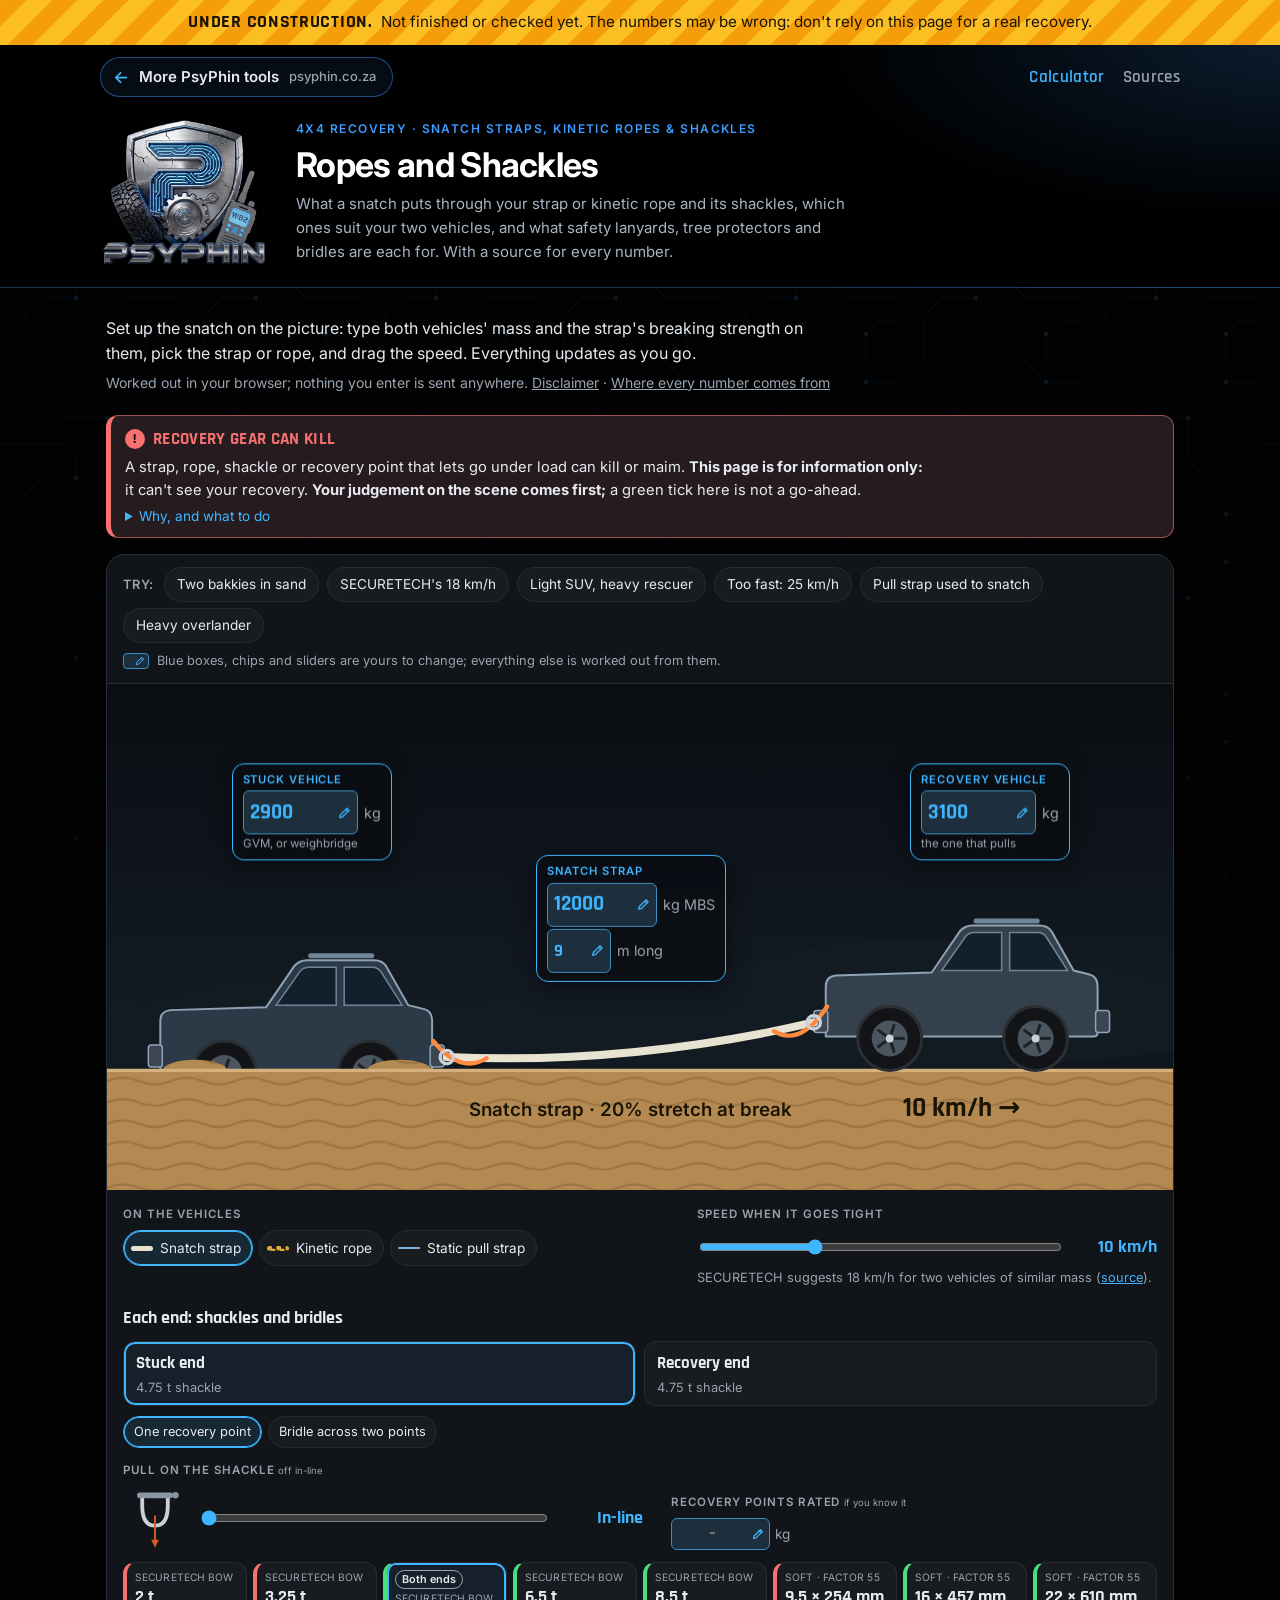
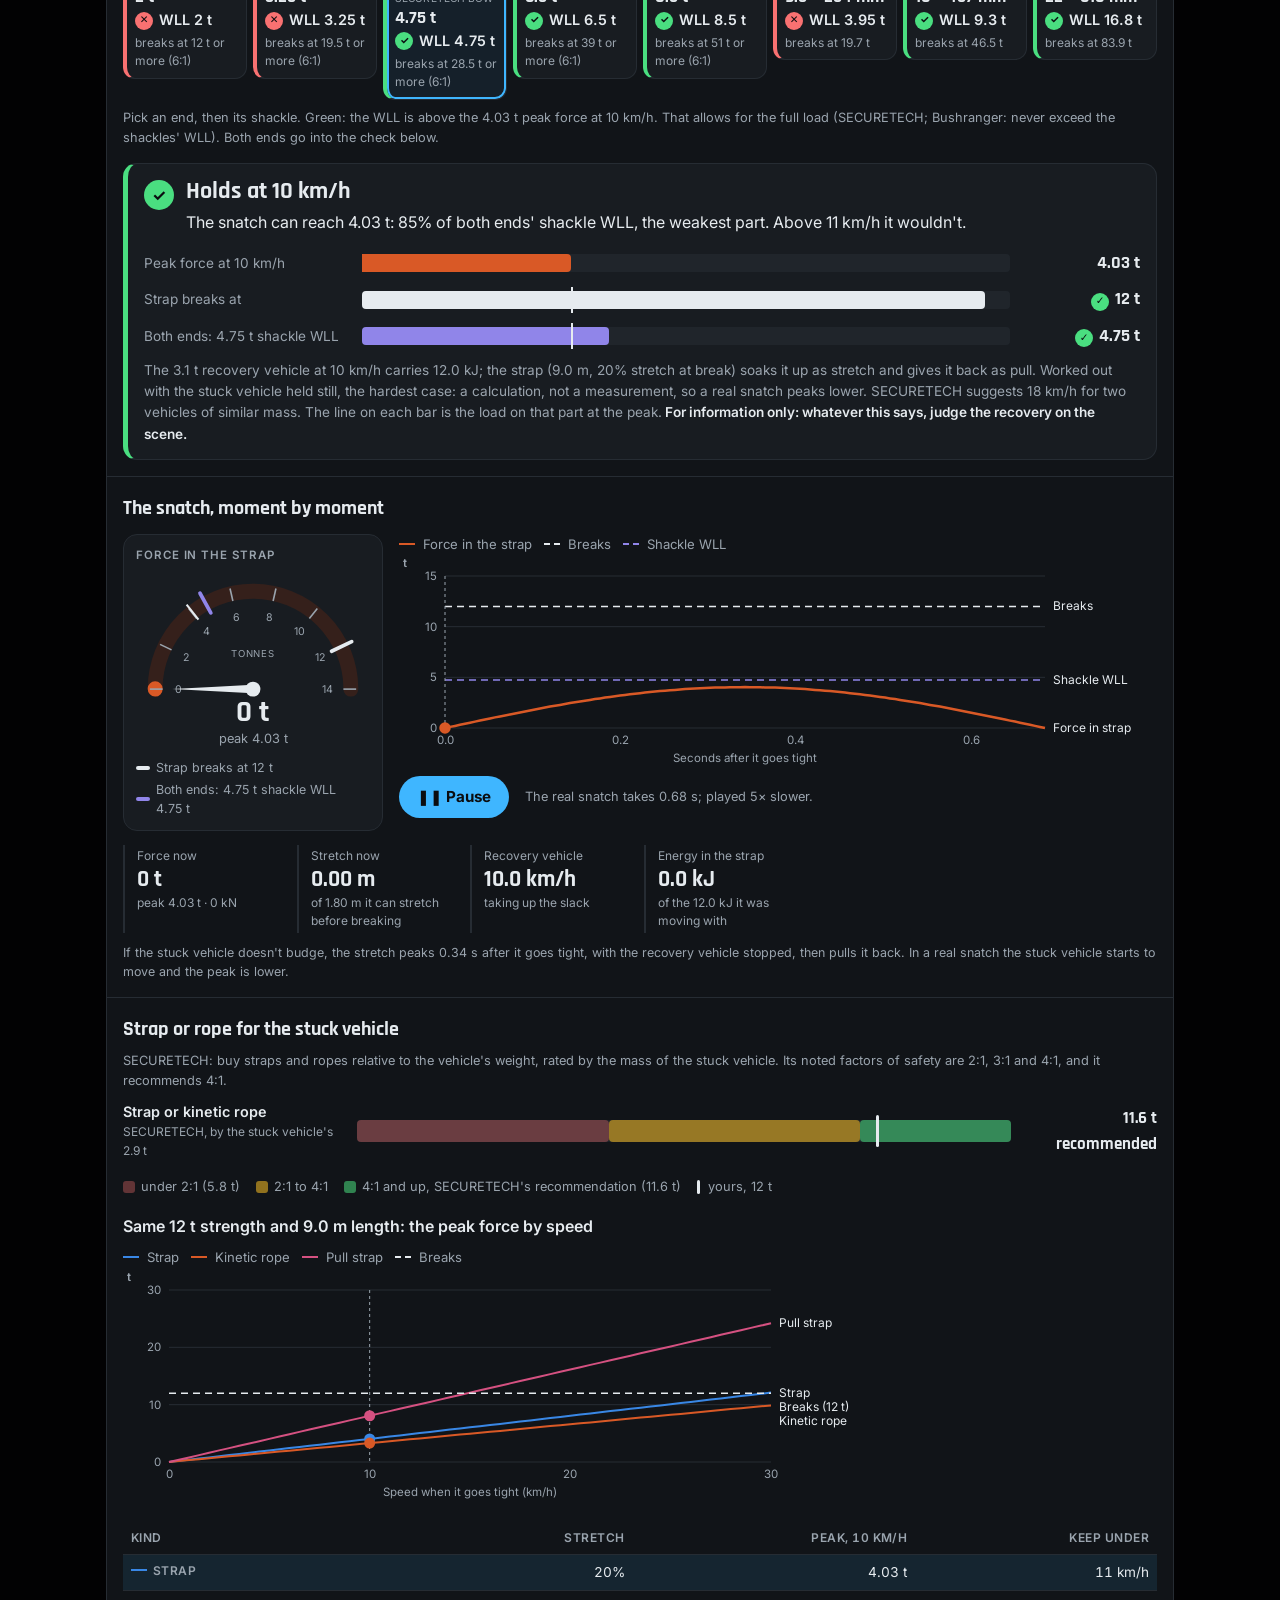
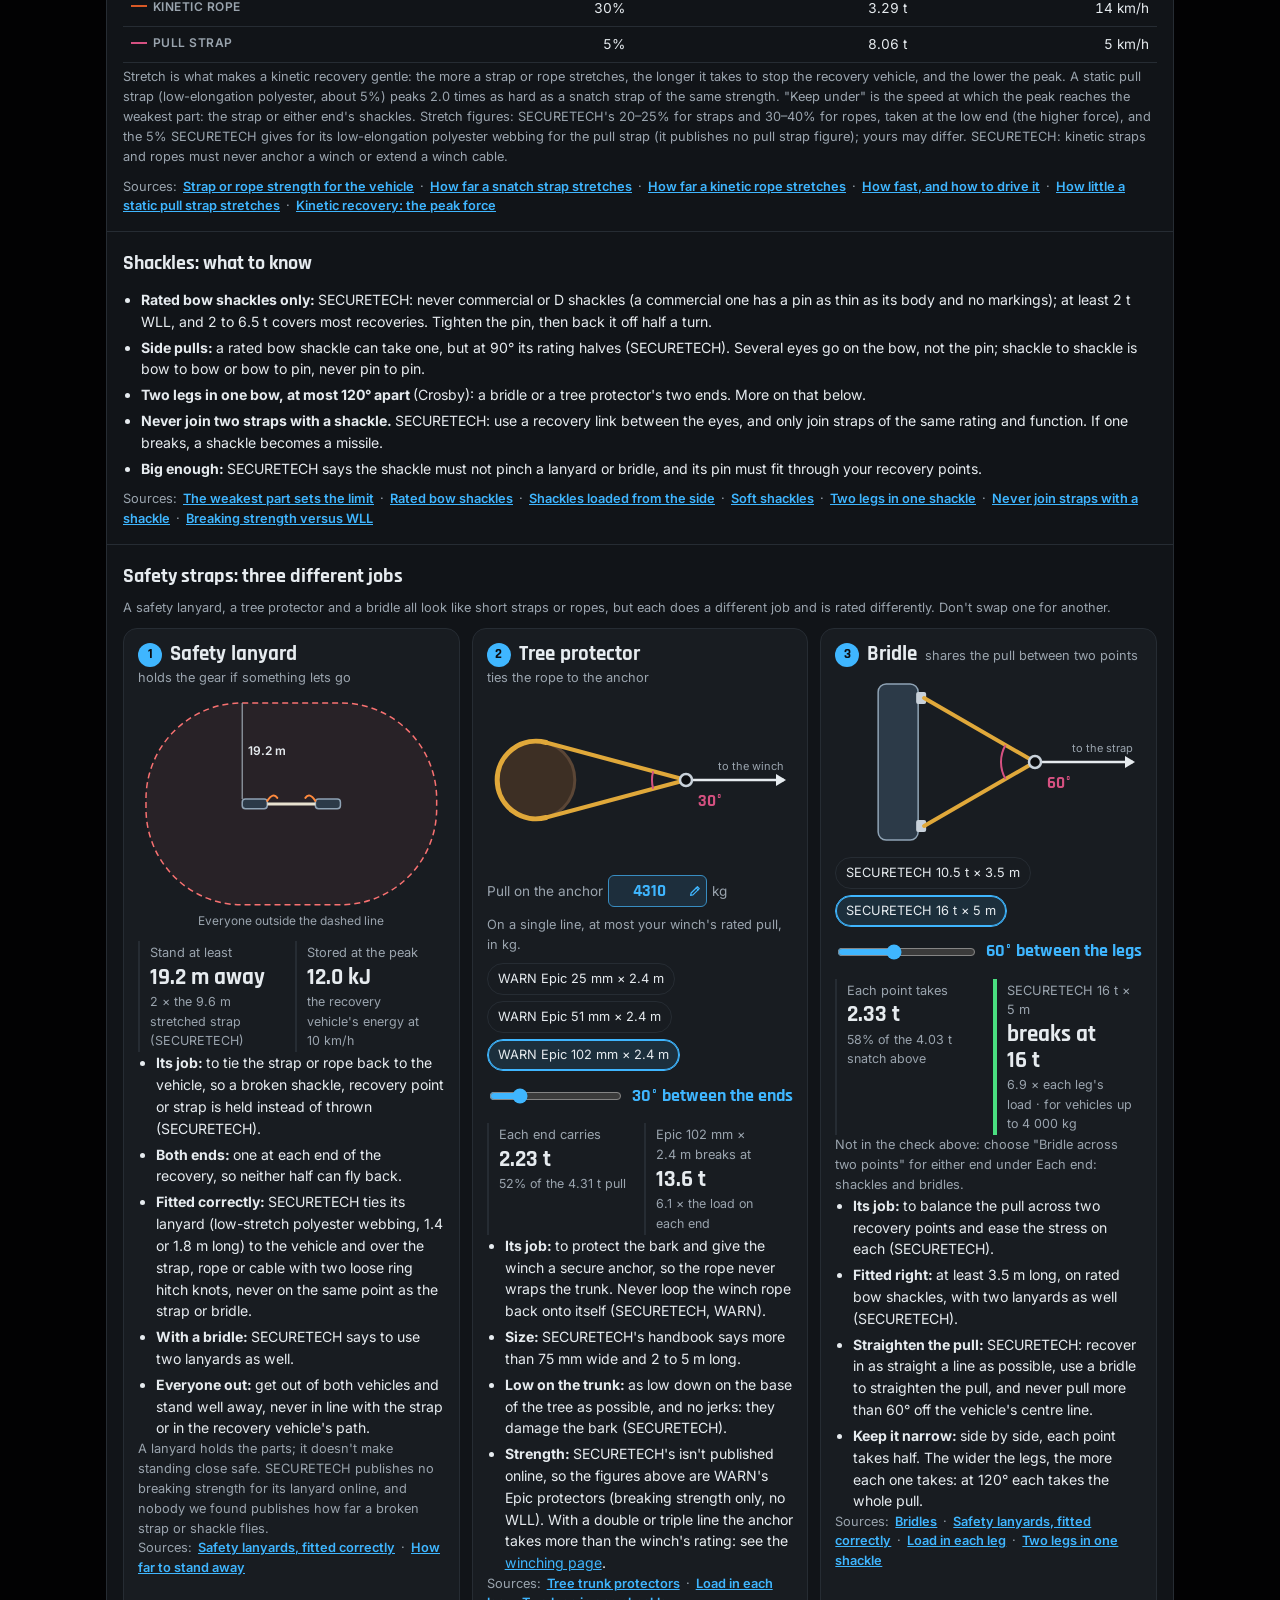
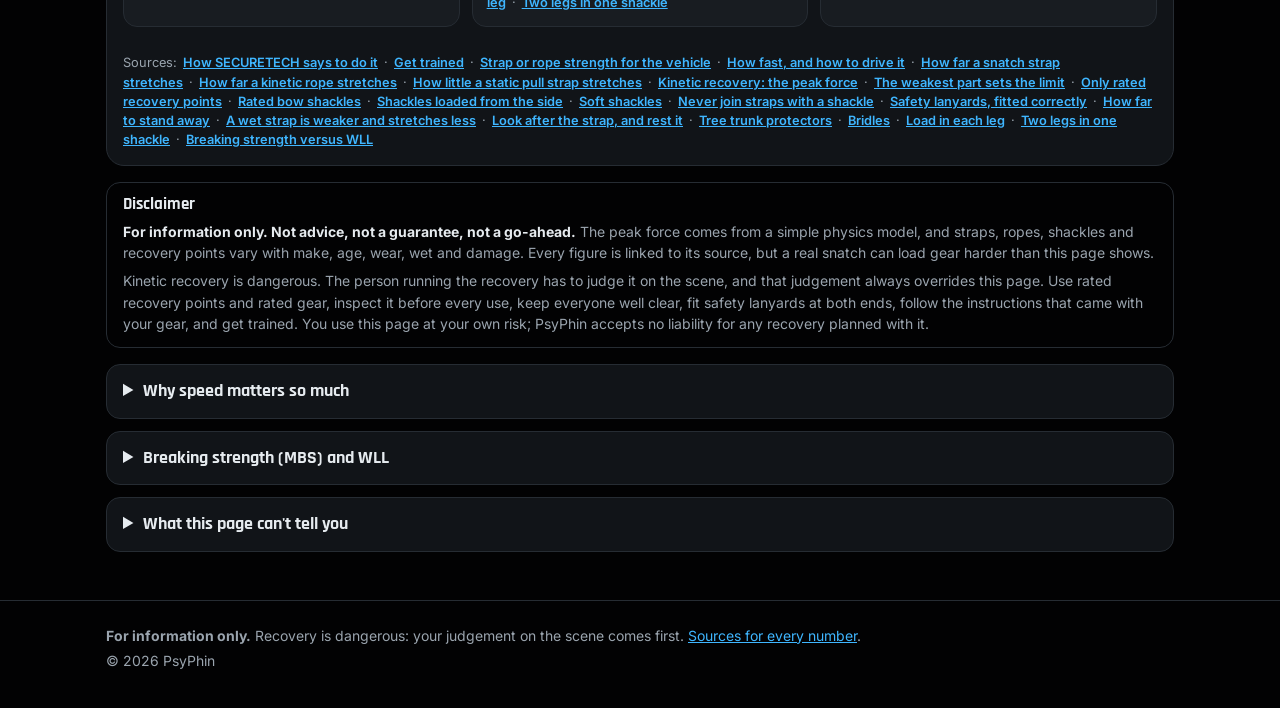
==== index.html @ b26dbdd3 "Each end's shackle and bridle pickers move up with the other inputs, above the verdict Co-Authored-B" ====
<!doctype html>
<html lang="en-ZA">
<head>
  <meta charset="utf-8">
  <meta name="viewport" content="width=device-width, initial-scale=1">
  <title>Ropes and Shackles | PsyPhin</title>
  <meta name="description" content="Snatch straps, kinetic ropes, shackles, safety lanyards, tree protectors and bridles: what a snatch puts through them and which ones suit your two vehicles. From SECURETECH's published data and instructions first, then other makers, standards and physics, with a source for every number. For information only: recovery is dangerous.">
  <meta name="robots" content="noindex">
  <link rel="canonical" href="https://ropes.psyphin.co.za/">
  <meta property="og:type" content="website">
  <meta property="og:url" content="https://ropes.psyphin.co.za/">
  <meta property="og:title" content="Ropes and Shackles">
  <meta property="og:description" content="What a snatch puts through your strap or kinetic rope and its shackles, and what safety lanyards, tree protectors and bridles are each for, with a source for every number. For information only: recovery is dangerous.">
  <meta name="twitter:card" content="summary">
  <meta name="theme-color" content="#020203">
  <link rel="icon" href="favicon.ico" sizes="48x48">
  <link rel="icon" href="favicon-96x96.png" type="image/png" sizes="96x96">
  <link rel="icon" href="favicon-192x192.png" type="image/png" sizes="192x192">
  <link rel="apple-touch-icon" href="apple-touch-icon.png" sizes="180x180">
  <link rel="preconnect" href="https://fonts.googleapis.com">
  <link rel="preconnect" href="https://fonts.gstatic.com" crossorigin>
  <link href="https://fonts.googleapis.com/css2?family=Inter:wght@400;500;600;700&family=Rajdhani:wght@600;700&display=swap" rel="stylesheet">
  <link rel="stylesheet" href="css/style.css">
</head>
<body>
  <a class="skip-link" href="#main">Skip to content</a>

  <div class="construction" role="alert">
    <strong>Under construction.</strong> Not finished or checked yet. The numbers may be wrong: don't rely on this page for a real recovery.
  </div>

  <header class="brand-bar">
    <div class="brand-nav">
      <a class="back-link" href="https://psyphin.co.za/#tools"><span class="back-link-arrow" aria-hidden="true">&larr;</span> <span class="back-link-label"><span class="back-link-more">More </span>PsyPhin tools</span> <span class="back-link-domain">psyphin.co.za</span></a>
      <nav class="nav" aria-label="Site">
        <a href="index.html" aria-current="page">Calculator</a>
        <a href="sources.html">Sources</a>
      </nav>
    </div>
    <div class="brand-inner">
      <a class="brand-logo-link" href="https://psyphin.co.za/" aria-label="PsyPhin home"><img src="logo.jpg" alt="PsyPhin" class="brand-logo" width="560" height="501"></a>
      <div class="brand-text">
        <p class="brand-eyebrow">4x4 recovery &middot; Snatch straps, kinetic ropes &amp; shackles</p>
        <h1>Ropes and Shackles</h1>
        <p class="subtitle">What a snatch puts through your strap or kinetic rope and its shackles, which ones suit your two vehicles, and what safety lanyards, tree protectors and bridles are each for. With a source for every number.</p>
      </div>
    </div>
  </header>

  <main id="main" class="wrap">
    <section class="intro">
      <p class="lede">Set up the snatch on the picture: type both vehicles' mass and the strap's breaking strength on them, pick the strap or rope, and drag the speed. Everything updates as you go.</p>
      <p class="privacy">Worked out in your browser; nothing you enter is sent anywhere. <a href="#disclaimer">Disclaimer</a> &middot; <a href="sources.html">Where every number comes from</a></p>
    </section>

    <aside class="danger" id="danger" role="note" aria-labelledby="danger-title">
      <p class="danger-title" id="danger-title"><span class="danger-icon" aria-hidden="true">!</span> Recovery gear can kill</p>
      <p>A strap, rope, shackle or recovery point that lets go under load can kill or maim. <strong>This page is for information only:</strong> it can't see your recovery. <strong>Your judgement on the scene comes first;</strong> a green tick here is not a go-ahead.</p>
      <details class="danger-more">
        <summary>Why, and what to do</summary>
        <p>SECURETECH warns that a shackle which lets go becomes &ldquo;a potentially deadly missile&rdquo; (<a href="sources.html#no-shackle-join">source</a>). This page works from published figures and a simple physics model; it can't see the ground, the state of your gear, your recovery points, the anchor or who is standing where.</p>
        <p>If anything looks wrong, stop. Use rated gear on rated recovery points, fit safety lanyards at both ends, keep everyone well clear, and get proper training: SECURETECH recommends a professional 4x4 recovery course (<a href="sources.html#training">source</a>).</p>
      </details>
    </aside>

    <div class="stage" id="stage">
      <div class="try" id="try"><span class="try-label">Try:</span><p class="try-hint"><span class="try-key" aria-hidden="true"></span>Blue boxes, chips and sliders are yours to change; everything else is worked out from them.</p></div>

      <!-- 1. The snatch: side view, with the masses and the strap typed onto it -->
      <div class="scene" id="scene">
        <div class="scene-pic" id="scene-pic">
          <div class="scene-fields">
            <label class="scene-field" id="f-stuck">
              <span class="sf-label">Stuck vehicle</span>
              <span class="sf-input"><input id="stuckKg" type="number" inputmode="numeric" min="0" step="50" autocomplete="off"><span>kg</span></span>
              <span class="sf-hint">GVM, or weighbridge</span>
            </label>
            <label class="scene-field" id="f-rec">
              <span class="sf-label">Recovery vehicle</span>
              <span class="sf-input"><input id="recKg" type="number" inputmode="numeric" min="0" step="50" autocomplete="off"><span>kg</span></span>
              <span class="sf-hint">the one that pulls</span>
            </label>
            <div class="scene-field scene-field--strap" id="f-strap">
              <span class="sf-label" id="strap-label">Strap</span>
              <label class="sf-input"><input id="mbsKg" type="number" inputmode="numeric" min="0" step="100" autocomplete="off" aria-labelledby="strap-label mbs-unit"><span id="mbs-unit">kg MBS</span></label>
              <label class="sf-input sf-input--small"><input id="lengthM" type="number" inputmode="decimal" min="1" step="0.5" autocomplete="off" aria-labelledby="strap-label len-unit"><span id="len-unit">m long</span></label>
            </div>
          </div>
        </div>
      </div>

      <div class="controls">
        <div class="ctl ctl--gear">
          <span class="ctl-label" id="gear-label">On the vehicles</span>
          <div class="chips" id="gear-chips" role="radiogroup" aria-labelledby="gear-label"></div>
        </div>
        <div class="ctl ctl--speed">
          <span class="ctl-label" id="speed-label">Speed when it goes tight</span>
          <div class="slider">
            <input type="range" id="speedKmh" min="1" max="30" step="1" aria-labelledby="speed-label">
            <output id="speed-out" for="speedKmh"></output>
          </div>
          <p class="hint speed-hint">SECURETECH suggests 18 km/h for two vehicles of similar mass (<a href="sources.html#snatch-speed">source</a>).</p>
        </div>
      </div>

      <!-- Each end: its shackle, and a bridle or not. Inputs, so they sit with the others above the verdict -->
      <div class="ends" id="ends-part">
        <p class="ends-label">Each end: shackles and bridles</p>
        <div class="end-tabs" id="end-tabs" role="radiogroup" aria-label="Which end you're setting up"></div>
        <div class="hookup">
          <div class="chips chips--small" id="hook-chips" role="radiogroup" aria-label="Hooked to"></div>
          <div class="hook-bridle" id="hook-bridle">
            <div class="chips chips--small" id="hook-bridle-chips" role="radiogroup" aria-label="Bridle"></div>
            <div class="slider">
              <input type="range" id="hookBridleDeg" min="0" max="150" step="5" aria-label="Angle between the bridle's legs">
              <output id="hook-bridle-out" for="hookBridleDeg"></output>
            </div>
          </div>
        </div>
        <div class="shackle-top">
          <div class="ctl ctl--side">
            <span class="ctl-label" id="side-label">Pull on the shackle <small>off in-line</small></span>
            <div class="slider slider--pic">
              <span id="side-view"></span>
              <input type="range" id="sideDeg" min="0" max="90" step="1" aria-labelledby="side-label">
              <output id="side-out" for="sideDeg"></output>
            </div>
          </div>
          <div class="ctl ctl--point">
            <label class="ctl-label" for="pointKg">Recovery points rated <small>if you know it</small></label>
            <span class="mini-field"><input id="pointKg" type="number" inputmode="numeric" min="0" step="100" placeholder="–"><span>kg</span></span>
          </div>
        </div>
        <ul class="shackles" id="shackles" role="radiogroup" aria-label="Shackle at this end"></ul>
        <p class="hint" id="shackle-hint"></p>
      </div>

      <div class="verdict" id="verdict" role="status" aria-live="polite"></div>

      <!-- 2. The snatch, moment by moment -->
      <div class="part" id="play-part">
        <p class="part-label">The snatch, moment by moment</p>
        <div class="play">
          <figure class="gauge-box">
            <p class="box-title">Force in the strap</p>
            <div id="gauge"></div>
            <figcaption><strong id="force-now">0 kg</strong><span id="force-sub">force now</span></figcaption>
            <ul class="gauge-legend" id="gauge-legend"></ul>
          </figure>
          <div class="play-main">
            <div id="chart-snatch"></div>
            <div class="play-bar">
              <button type="button" class="play-button" id="play">&#9654; Play the snatch</button>
              <span class="hint play-slow" id="play-slow"></span>
            </div>
          </div>
        </div>
        <div class="readouts" id="readouts"></div>
      </div>

      <!-- 3. Strap or rope for these vehicles -->
      <div class="part" id="size-part">
        <p class="part-label">Strap or rope for the stuck vehicle</p>
        <div id="sizes"></div>
      </div>

      <!-- 4. Shackles: the rules (the shackle pickers sit with the other inputs, above the verdict) -->
      <div class="part" id="shackle-part">
        <p class="part-label">Shackles: what to know</p>
        <div id="shackle-notes"></div>
      </div>

      <!-- 5. Safety straps: three different jobs -->
      <div class="part" id="safety-part">
        <p class="part-label">Safety straps: three different jobs</p>
        <p class="hint part-intro">A safety lanyard, a tree protector and a bridle all look like short straps or ropes, but each does a different job and is rated differently. Don't swap one for another.</p>
        <div class="jobs">
          <section class="job" id="job-lanyard" aria-labelledby="job-lanyard-title">
            <h3 class="job-title" id="job-lanyard-title"><span class="job-num">1</span> Safety lanyard <small>holds the gear if something lets go</small></h3>
            <div class="job-pic" id="lanyard-pic"></div>
            <div class="job-body" id="lanyard-body"></div>
          </section>
          <section class="job" id="job-tree" aria-labelledby="job-tree-title">
            <h3 class="job-title" id="job-tree-title"><span class="job-num">2</span> Tree protector <small>ties the rope to the anchor</small></h3>
            <div class="job-pic" id="tree-pic"></div>
            <div class="job-controls">
              <label class="mini-field">Pull on the anchor <input id="treePullKg" type="number" inputmode="numeric" min="0" step="50"><span>kg</span></label>
              <p class="hint">On a single line, at most your winch's rated pull, in kg.</p>
              <div class="chips chips--small" id="protector-chips" role="radiogroup" aria-label="Tree protector"></div>
              <div class="slider">
                <input type="range" id="treeDeg" min="0" max="150" step="5" aria-label="Angle between the protector's two ends">
                <output id="tree-out" for="treeDeg"></output>
              </div>
            </div>
            <div class="job-body" id="tree-body"></div>
          </section>
          <section class="job" id="job-bridle" aria-labelledby="job-bridle-title">
            <h3 class="job-title" id="job-bridle-title"><span class="job-num">3</span> Bridle <small>shares the pull between two points</small></h3>
            <div class="job-pic" id="bridle-pic"></div>
            <div class="job-controls">
              <div class="chips chips--small" id="bridle-chips" role="radiogroup" aria-label="Bridle"></div>
              <div class="slider">
                <input type="range" id="bridleDeg" min="0" max="150" step="5" aria-label="Angle between the bridle's legs">
                <output id="bridle-out" for="bridleDeg"></output>
              </div>
            </div>
            <div class="job-body" id="bridle-body"></div>
          </section>
        </div>
      </div>

      <div id="stage-sources"></div>
    </div>

    <aside id="disclaimer" class="disclaimer" aria-labelledby="disclaimer-title">
      <h2 id="disclaimer-title">Disclaimer</h2>
      <p><strong>For information only. Not advice, not a guarantee, not a go-ahead.</strong> The peak force comes from a simple physics model, and straps, ropes, shackles and recovery points vary with make, age, wear, wet and damage. Every figure is linked to its source, but a real snatch can load gear harder than this page shows.</p>
      <p>Kinetic recovery is dangerous. The person running the recovery has to judge it on the scene, and that judgement always overrides this page. Use rated recovery points and rated gear, inspect it before every use, keep everyone well clear, fit safety lanyards at both ends, follow the instructions that came with your gear, and get trained. You use this page at your own risk; PsyPhin accepts no liability for any recovery planned with it.</p>
    </aside>

    <section class="explainers" aria-label="Explainers">
      <details class="explainer" id="explain-model">
        <summary>Why speed matters so much</summary>
        <div class="explainer-body"></div>
      </details>
      <details class="explainer" id="explain-mbs">
        <summary>Breaking strength (MBS) and WLL</summary>
        <div class="explainer-body"></div>
      </details>
      <details class="explainer" id="explain-gaps">
        <summary>What this page can't tell you</summary>
        <div class="explainer-body"></div>
      </details>
    </section>
  </main>

  <footer class="site-footer">
    <div class="wrap">
      <p><strong>For information only.</strong> Recovery is dangerous: your judgement on the scene comes first. <a href="sources.html">Sources for every number</a>.</p>
      <p>&copy; <span id="year"></span> PsyPhin</p>
    </div>
  </footer>

  <script src="js/data.js"></script>
  <script src="js/calc.js"></script>
  <script src="js/ui.js"></script>
  <script src="js/diagrams.js"></script>
  <script src="js/app.js"></script>

  <!-- GoatCounter: cookie-free page-visit stats at https://psyphin.goatcounter.com/ (never sees form inputs) -->
  <!-- Shared with psyphin.co.za: prefix paths with the host so this site's "/" is counted separately -->
  <script>window.goatcounter = { path: function (p) { return location.host + p; } };</script>
  <script data-goatcounter="https://psyphin.goatcounter.com/count" async src="//gc.zgo.at/count.js"></script>
</body>
</html>
---- css/style.css ----
/* Ropes and Shackles. Colours follow psyphin.co.za (css/style.css there);
   based on the SA Towing Check stylesheet, so the tools look the same. */
:root {
  --bg: #020203;
  --surface: #111418;
  --surface-2: #181c21;
  --border: #262c33;
  --text: #e6ebef;
  --text-muted: #9aa4ae;
  --accent: #3fb6ff;
  --accent-strong: #1e8fff;

  /* anything the visitor can change: blue box, blue value, pencil (worked-out figures stay plain) */
  --input-bg: color-mix(in srgb, var(--accent) 12%, var(--surface-2));
  --input-border: color-mix(in srgb, var(--accent) 70%, var(--border));
  --pencil: url("data:image/svg+xml,%3Csvg xmlns='http://www.w3.org/2000/svg' viewBox='0 0 16 16' fill='none' stroke='%233fb6ff' stroke-width='1.6' stroke-linecap='round' stroke-linejoin='round'%3E%3Cpath d='M11.2 2.3l2.5 2.5-8.4 8.4-3.2.7.7-3.2z'/%3E%3Cpath d='M9.6 3.9l2.5 2.5'/%3E%3C/svg%3E");

  /* traffic light */
  --pass: #4ade80;
  --warn: #fbbf24;
  --fail: #f87171;
  --info: #3fb6ff;
  --incomplete: #7b8590;

  /* panel accents */
  --legal: #3fb6ff;
  --maker: #c084fc;

  /* chart series (validated for colour-blind separation on --surface-2) */
  --series-1: #3987e5;
  --series-2: #d95926;
  --series-3: #9085e9;
  --series-4: #d55181;
  --series-neutral: #7b8590;

  /* under construction banner */
  --construction: #fbbf24;
  --construction-ink: #1a1405;

  --radius: 14px;
  --max-width: 1100px;
  --font-body: "Inter", system-ui, -apple-system, "Segoe UI", Roboto, sans-serif;
  --font-display: "Rajdhani", "Segoe UI", system-ui, sans-serif;
}

*,
*::before,
*::after {
  box-sizing: border-box;
}

/* elements with display rules below must still hide (modes, trailer fields) */
[hidden] {
  display: none !important;
}

body {
  margin: 0;
  background: var(--bg);
  color: var(--text);
  font-family: var(--font-body);
  font-size: 1rem;
  line-height: 1.55;
  -webkit-font-smoothing: antialiased;
}

/* Faint circuit-trace pattern behind the top of the page, the same as
   psyphin.co.za's (css/style.css there); it fades out downwards. */
body::before {
  content: "";
  position: absolute;
  top: 0;
  left: 0;
  right: 0;
  height: 1100px;
  z-index: -1;
  pointer-events: none;
  background-image: url("data:image/svg+xml,%3Csvg xmlns='http://www.w3.org/2000/svg' width='180' height='180' fill='none'%3E%3Cg stroke='%233fb6ff' stroke-opacity='0.09' stroke-width='1'%3E%3Cpath d='M0 40h46l18 18h44M108 58v42l18 18h54M24 180v-44l18-18h34M180 22h-34L124 0M76 118v-20l-14-14H0M146 180v-26l12-12h22'/%3E%3C/g%3E%3Cg fill='%233fb6ff' fill-opacity='0.16'%3E%3Ccircle cx='108' cy='58' r='2.2'/%3E%3Ccircle cx='76' cy='118' r='2.2'/%3E%3Ccircle cx='146' cy='22' r='2.2'/%3E%3Ccircle cx='146' cy='154' r='2.2'/%3E%3C/g%3E%3C/svg%3E");
  -webkit-mask-image: linear-gradient(to bottom, #000 0%, rgba(0, 0, 0, 0.6) 45%, transparent 100%);
  mask-image: linear-gradient(to bottom, #000 0%, rgba(0, 0, 0, 0.6) 45%, transparent 100%);
}

a {
  color: var(--accent);
}

h1,
h2,
h3 {
  font-family: var(--font-display);
  line-height: 1.15;
  margin: 0;
}

.wrap {
  max-width: var(--max-width);
  margin: 0 auto;
  padding: 0 16px;
}

.skip-link {
  position: absolute;
  left: -9999px;
}

.skip-link:focus {
  left: 16px;
  top: 16px;
  z-index: 10;
  background: var(--surface);
  padding: 8px 12px;
}

.visually-hidden {
  position: absolute;
  width: 1px;
  height: 1px;
  overflow: hidden;
  clip: rect(0 0 0 0);
  white-space: nowrap;
}

.muted {
  color: var(--text-muted);
}

/* ------------------------------------------------------------ header / footer */
.site-header {
  border-bottom: 1px solid var(--border);
  background: rgba(2, 2, 3, 0.92);
  position: sticky;
  top: 0;
  z-index: 5;
  backdrop-filter: blur(6px);
}

.site-header-inner {
  max-width: var(--max-width);
  margin: 0 auto;
  padding: 12px 16px;
  display: flex;
  align-items: center;
  justify-content: space-between;
  gap: 16px;
}

/* back link pill: same design as fuel.psyphin.co.za's header link */
.back-link {
  display: inline-flex;
  align-items: center;
  flex-wrap: wrap;
  gap: 4px 10px;
  padding: 8px 16px 8px 12px;
  border: 1px solid rgba(61, 155, 255, 0.45);
  border-radius: 999px;
  background: rgba(61, 155, 255, 0.08);
  color: var(--text);
  font-size: 15px;
  font-weight: 600;
  line-height: 1.3;
  text-decoration: none;
  transition: background-color 0.15s ease, border-color 0.15s ease, box-shadow 0.15s ease;
}

.back-link-arrow {
  color: var(--accent);
  font-size: 17px;
  transition: transform 0.15s ease;
}

.back-link-domain {
  color: var(--text-muted);
  font-weight: 500;
  font-size: 13px;
}

.back-link:hover {
  background: rgba(61, 155, 255, 0.16);
  border-color: var(--accent);
  box-shadow: 0 0 18px rgba(61, 155, 255, 0.25);
}

.back-link:hover .back-link-arrow {
  transform: translateX(-3px);
}

.back-link:focus-visible {
  outline: 2px solid var(--accent);
  outline-offset: 3px;
}

/* phones: the pill, page links and shield share one row, so drop the domain,
   keep the pill on one line and shorten it to "← PsyPhin tools" */
@media (max-width: 480px) {
  .back-link-domain {
    display: none;
  }

  .back-link {
    flex-wrap: nowrap;
    white-space: nowrap;
  }
}

@media (max-width: 420px) {
  .back-link-more {
    display: none;
  }

  .back-link {
    padding: 7px 12px 7px 10px;
    gap: 8px;
    font-size: 14px;
  }
}

@media (prefers-reduced-motion: reduce) {
  .back-link,
  .back-link-arrow {
    transition: none;
  }
}

.nav {
  display: flex;
  gap: 18px;
}

/* page links + PsyPhin shield (a copy of psyphin.co.za's brand-64.png), top right */
.header-end {
  display: flex;
  align-items: center;
  gap: 16px;
}

.brand {
  display: block;
  flex: none;
  border-radius: 6px;
}

.brand img {
  display: block;
  width: 32px;
  height: 32px;
  border-radius: 6px;
}

.brand:focus-visible {
  outline: 2px solid var(--accent);
  outline-offset: 3px;
}

@media (max-width: 420px) {
  .site-header-inner {
    gap: 12px;
  }

  .header-end,
  .nav {
    gap: 12px;
  }

  .nav a {
    font-size: 1rem;
  }

  .brand img {
    width: 28px;
    height: 28px;
  }
}

@media (max-width: 350px) {
  .site-header-inner {
    padding-left: 12px;
    padding-right: 12px;
  }

  .site-header-inner,
  .header-end,
  .nav {
    gap: 8px;
  }

  .back-link {
    padding: 6px 10px 6px 8px;
    gap: 6px;
  }
}

.nav a {
  color: var(--text-muted);
  text-decoration: none;
  font-family: var(--font-display);
  font-weight: 600;
  font-size: 1.05rem;
  letter-spacing: 0.02em;
}

.nav a[aria-current="page"],
.nav a:hover {
  color: var(--accent);
}

.site-footer {
  border-top: 1px solid var(--border);
  margin-top: 48px;
  padding: 20px 0 32px;
  color: var(--text-muted);
  font-size: 0.875rem;
}

.site-footer p {
  margin: 4px 0;
}

/* ------------------------------------------------------------ intro */
.intro {
  padding: 28px 0 8px;
}

.intro h1 {
  font-size: clamp(2rem, 6vw, 2.8rem);
  color: var(--text);
}

.lede {
  max-width: 62ch;
  margin: 10px 0 6px;
  color: var(--text);
}

.privacy {
  margin: 0;
  color: var(--text-muted);
  font-size: 0.875rem;
}

/* ------------------------------------------------------------ modes */
.modes {
  display: grid;
  grid-template-columns: repeat(4, 1fr);
  gap: 4px;
  margin-top: 20px;
  padding: 4px;
  background: var(--surface);
  border: 1px solid var(--border);
  border-radius: 12px;
  max-width: 760px;
}

/* phones: two rows of two */
@media (max-width: 560px) {
  .modes {
    grid-template-columns: 1fr 1fr;
  }
}

.mode-button small {
  display: block;
  font-family: var(--font-body);
  font-weight: 500;
  font-size: 0.72rem;
  letter-spacing: 0.04em;
  text-transform: uppercase;
  opacity: 0.8;
}

.mode-button {
  font: inherit;
  font-family: var(--font-display);
  font-weight: 700;
  font-size: 1.05rem;
  line-height: 1.15;
  min-height: 44px;
  padding: 6px 8px;
  color: var(--text-muted);
  background: transparent;
  border: 0;
  border-radius: 9px;
  cursor: pointer;
}

.mode-button:hover {
  color: var(--text);
}

.mode-button[aria-pressed="true"] {
  color: #0b0d10;
  background: var(--accent);
}

.mode-button:focus-visible {
  outline: 2px solid var(--accent);
  outline-offset: 2px;
}

.mode-hint {
  margin: 8px 0 0;
  font-size: 0.875rem;
  color: var(--text-muted);
}

.jump-link {
  white-space: nowrap;
}

.results {
  scroll-margin-top: 64px; /* clear the sticky header */
}

@media (min-width: 900px) {
  .jump-link {
    display: none;
  }
}

/* ------------------------------------------------------------ layout */
.layout {
  display: grid;
  gap: 24px;
  margin-top: 20px;
}

@media (min-width: 900px) {
  .layout {
    grid-template-columns: minmax(300px, 380px) 1fr;
    align-items: start;
  }
}

/* ------------------------------------------------------------ form */
.inputs fieldset {
  border: 1px solid var(--border);
  background: var(--surface);
  border-radius: var(--radius);
  margin: 0 0 16px;
  padding: 14px 16px 6px;
  min-width: 0;
}

.inputs legend {
  font-family: var(--font-display);
  font-weight: 700;
  font-size: 1.15rem;
  padding: 0 6px;
  color: var(--accent);
}

.field {
  margin-bottom: 14px;
}

.field > label,
.field > .label {
  display: block;
  font-weight: 600;
  font-size: 0.95rem;
  margin-bottom: 6px;
}

.hint {
  margin: 4px 0 0;
  font-size: 0.8rem;
  color: var(--text-muted);
}

input[type="number"],
select {
  width: 100%;
  font: inherit;
  font-size: 1rem; /* 16px stops iOS zooming on focus */
  color: var(--text);
  background: var(--surface-2);
  border: 1px solid var(--border);
  border-radius: 10px;
  padding: 10px 12px;
  min-height: 44px;
}

input[type="number"]:focus,
select:focus {
  outline: 2px solid var(--accent);
  outline-offset: 1px;
}

.unit-input {
  display: flex;
  align-items: stretch;
}

.unit-input input {
  border-top-right-radius: 0;
  border-bottom-right-radius: 0;
}

.unit-input span {
  display: flex;
  align-items: center;
  padding: 0 12px;
  border: 1px solid var(--border);
  border-left: 0;
  border-radius: 0 10px 10px 0;
  background: var(--surface);
  color: var(--text-muted);
  font-size: 0.9rem;
}

.choice {
  display: grid;
  grid-template-columns: 1fr 1fr;
  gap: 8px;
}

.choice label {
  display: flex;
  align-items: flex-start;
  gap: 8px;
  line-height: 1.3;
  padding: 10px 12px;
  min-height: 44px;
  border: 1px solid var(--border);
  border-radius: 10px;
  background: var(--surface-2);
  cursor: pointer;
  font-weight: 500;
}

.choice label small {
  display: block;
  color: var(--text-muted);
  font-size: 0.78rem;
  font-weight: 400;
  margin-top: 2px;
}

.choice .choice-wide {
  grid-column: 1 / -1;
}

.field > .label small {
  font-weight: 400;
  font-size: 0.8rem;
  color: var(--text-muted);
}

.choice label:has(input:checked) {
  border-color: var(--accent);
  box-shadow: inset 0 0 0 1px var(--accent);
}

.choice input {
  accent-color: var(--accent);
  flex: none;
  width: 18px;
  height: 18px;
  margin: 0;
}

.help {
  margin-top: 8px;
  font-size: 0.875rem;
}

.help summary {
  cursor: pointer;
  color: var(--accent);
}

.help-body {
  margin-top: 6px;
  padding: 10px 12px;
  background: var(--surface-2);
  border-radius: 10px;
}

.help-body p {
  margin: 0 0 6px;
}

.help-body > ul {
  margin: 0 0 6px;
  padding-left: 1.2em;
}

.help-body li {
  margin-bottom: 3px;
}

.fieldset-hint {
  margin: 0 0 12px;
}

.field-row {
  display: grid;
  grid-template-columns: 1fr 1fr;
  gap: 0 10px;
}

.field-row > .field > label {
  display: block;
  font-weight: 600;
  font-size: 0.95rem;
  margin-bottom: 6px;
}

.field-row-hint {
  margin: -8px 0 14px;
}

.fieldset-details > summary {
  cursor: pointer;
  font-family: var(--font-display);
  font-weight: 700;
  font-size: 1.15rem;
  color: var(--accent);
  margin-bottom: 8px;
}

.fieldset-details > summary small {
  font-family: var(--font-body);
  font-weight: 400;
  font-size: 0.8rem;
  color: var(--text-muted);
  white-space: nowrap;
}

/* if the heading wraps, "(optional)" goes with the last word, never alone */
.summary-tail {
  white-space: nowrap;
}

/* phones: keep "(optional)" on the heading's line */
@media (max-width: 420px) {
  .fieldset-details > summary {
    font-size: 1.05rem;
  }

  .fieldset-details > summary small {
    font-size: 0.75rem;
  }
}

.inputs fieldset:has(> .fieldset-details) {
  padding-top: 12px;
}

/* load list builder */
.load-list {
  display: grid;
  gap: 10px;
  margin-bottom: 10px;
}

.load-row {
  display: grid;
  grid-template-columns: 1fr 1fr auto;
  gap: 6px 8px;
  align-items: end;
  padding: 10px;
  background: var(--surface-2);
  border: 1px solid var(--border);
  border-radius: 10px;
}

.load-row input[type="text"] {
  grid-column: 1 / -1;
}

.load-row input {
  width: 100%;
  font: inherit;
  font-size: 1rem;
  color: var(--text);
  background: var(--surface);
  border: 1px solid var(--border);
  border-radius: 8px;
  padding: 8px 10px;
  min-height: 44px;
}

.load-row input:focus {
  outline: 2px solid var(--accent);
  outline-offset: 1px;
}

.load-num span {
  display: block;
  font-size: 0.75rem;
  color: var(--text-muted);
  margin-bottom: 2px;
}

.load-remove {
  min-width: 44px;
  min-height: 44px;
  font-size: 1.3rem;
  line-height: 1;
  color: var(--text-muted);
  background: transparent;
  border: 1px solid var(--border);
  border-radius: 8px;
  cursor: pointer;
}

.load-remove:hover {
  color: var(--fail);
  border-color: var(--fail);
}

.load-add {
  display: flex;
  gap: 8px;
}

.load-add select {
  flex: 1;
  min-width: 0;
}

.load-total {
  margin: 10px 0 12px;
  font-size: 0.9rem;
  color: var(--text-muted);
}

.load-total strong {
  color: var(--text);
}

.form-actions {
  display: flex;
  gap: 10px;
  flex-wrap: wrap;
}

.button {
  font: inherit;
  font-size: 0.9rem;
  font-weight: 600;
  min-height: 44px;
  padding: 8px 16px;
  border-radius: 10px;
  cursor: pointer;
}

.button--ghost {
  background: transparent;
  color: var(--accent);
  border: 1px solid var(--border);
}

.button--ghost:hover {
  border-color: var(--accent);
}

.button--primary {
  background: var(--accent);
  color: #0b0d10;
  border: 1px solid var(--accent);
}

.button--primary:hover {
  background: var(--accent-strong);
  border-color: var(--accent-strong);
}

.button:focus-visible {
  outline: 2px solid var(--accent);
  outline-offset: 2px;
}

/* ------------------------------------------------------------ results */
.overall {
  display: flex;
  align-items: center;
  gap: 12px;
  padding: 14px 16px;
  border-radius: var(--radius);
  border: 1px solid var(--border);
  background: var(--surface);
  font-weight: 600;
  margin-bottom: 16px;
  --tone: var(--incomplete);
  border-left: 5px solid var(--tone);
}

.overall--pass,
.overall--info {
  --tone: var(--pass);
}

.overall--warn {
  --tone: var(--warn);
}

.overall--fail {
  --tone: var(--fail);
}

.status-icon {
  flex: none;
  display: inline-grid;
  place-items: center;
  width: 26px;
  height: 26px;
  border-radius: 50%;
  background: var(--tone);
  color: #0b0d10;
  font-weight: 700;
  font-size: 0.9rem;
  line-height: 1;
}

.panel {
  border: 1px solid var(--border);
  border-top: 4px solid var(--panel-color);
  background: var(--surface);
  border-radius: var(--radius);
  padding: 16px;
  margin-bottom: 16px;
}

.panel--legal {
  --panel-color: var(--legal);
}

.panel--maker {
  --panel-color: var(--maker);
}

.panel h2 {
  font-size: 1.4rem;
  display: flex;
  align-items: center;
  gap: 10px;
  flex-wrap: wrap;
}

.panel-tag {
  font-family: var(--font-body);
  font-size: 0.7rem;
  font-weight: 600;
  text-transform: uppercase;
  letter-spacing: 0.06em;
  color: var(--panel-color);
  border: 1px solid var(--panel-color);
  border-radius: 999px;
  padding: 2px 8px;
}

.panel > p {
  margin: 10px 0 0;
}

.checks {
  list-style: none;
  margin: 12px 0 0;
  padding: 0;
  display: grid;
  gap: 12px;
}

.check {
  --tone: var(--incomplete);
  background: var(--surface-2);
  border: 1px solid var(--border);
  border-left: 5px solid var(--tone);
  border-radius: 12px;
  padding: 12px 14px;
}

.check--pass { --tone: var(--pass); }
.check--warn { --tone: var(--warn); }
.check--fail { --tone: var(--fail); }
.check--info { --tone: var(--info); }

.check-head {
  display: flex;
  align-items: center;
  gap: 10px;
  flex-wrap: wrap;
}

/* the title wraps beside its icon (never leaving the icon alone); a long
   status label drops to its own line only when both won't fit */
.check-head h3 {
  font-size: 1.15rem;
  flex: 1 1 9rem;
  min-width: 0;
}

.status-label {
  font-size: 0.75rem;
  font-weight: 600;
  text-transform: uppercase;
  letter-spacing: 0.05em;
  color: var(--tone);
  text-align: right;
}

.check-reason {
  margin: 8px 0 0;
}

.check-notes {
  margin: 8px 0 0;
  padding-left: 18px;
  color: var(--text-muted);
  font-size: 0.875rem;
}

.check-notes li + li {
  margin-top: 2px;
}

/* a card's explanatory notes, folded away */
.more-detail {
  margin-top: 8px;
  font-size: 0.85rem;
}

.more-detail > summary {
  cursor: pointer;
  width: fit-content;
  color: var(--accent);
}

.more-detail > .check-notes {
  margin-top: 4px;
}

/* one outcome per vehicle type, when the type was left blank */
.variants {
  list-style: none;
  margin: 8px 0 0;
  padding: 0;
  display: grid;
  gap: 8px;
}

.variant {
  --tone: var(--incomplete);
  padding: 8px 10px;
  border-left: 3px solid var(--tone);
  border-radius: 8px;
  background: var(--surface);
}

.variant--pass { --tone: var(--pass); }
.variant--warn { --tone: var(--warn); }
.variant--fail { --tone: var(--fail); }
.variant--info { --tone: var(--info); }

.variant-head {
  display: flex;
  align-items: center;
  flex-wrap: wrap;
  gap: 4px 8px;
}

.variant-head .status-icon {
  width: 20px;
  height: 20px;
  font-size: 0.75rem;
}

.variant-head strong {
  flex: 1 1 9rem;
  min-width: 0;
}

.variant-head .status-label {
  margin-left: auto;
  font-size: 0.8rem;
  font-weight: 600;
  color: var(--tone);
}

.variant p {
  margin: 4px 0 0;
}

/* meter: fill carries the status; the track is a dim step of the same colour */
.meter {
  --tone: var(--incomplete);
  display: flex;
  align-items: center;
  gap: 10px;
  margin-top: 10px;
}

.meter--pass { --tone: var(--pass); }
.meter--warn { --tone: var(--warn); }
.meter--fail { --tone: var(--fail); }
.meter--info { --tone: var(--info); }

.meter-track {
  flex: 1;
  height: 10px;
  border-radius: 4px;
  background: color-mix(in srgb, var(--tone) 22%, var(--surface-2));
  overflow: hidden;
}

.meter-fill {
  height: 100%;
  border-radius: 4px;
  background: var(--tone);
}

.meter-text {
  flex: none;
  font-size: 0.8rem;
  color: var(--text-muted);
  font-variant-numeric: tabular-nums;
}

.panel-intro {
  font-size: 0.875rem;
}

.panel-summary {
  display: flex;
  align-items: center;
  gap: 10px;
  margin: 12px 0 0;
  font-weight: 600;
  --tone: var(--incomplete);
}

.panel-summary.overall--pass { --tone: var(--pass); }
.panel-summary.overall--warn { --tone: var(--warn); }
.panel-summary.overall--fail { --tone: var(--fail); }

.table-wrap {
  overflow-x: auto;
  margin-top: 12px;
}

.limit-table {
  width: 100%;
  border-collapse: collapse;
  font-size: 0.85rem;
}

.limit-table th,
.limit-table td {
  text-align: left;
  padding: 7px 8px;
  border-bottom: 1px solid var(--border);
  vertical-align: top;
}

.limit-table th {
  color: var(--text-muted);
  font-weight: 600;
  font-size: 0.75rem;
  text-transform: uppercase;
  letter-spacing: 0.04em;
}

.limit-table .num {
  text-align: right;
  white-space: nowrap;
  font-variant-numeric: tabular-nums;
}

.limit-table tr.is-binding td {
  font-weight: 600;
  background: var(--surface-2);
}

.limit-table tr.is-binding td:first-child {
  box-shadow: inset 3px 0 0 var(--accent);
}

/* tables stay tables on phones; .table-wrap scrolls the wide ones */

/* compact citations on the checker: plain rule names linking to the sources page */
.rule-links {
  margin: 10px 0 0;
  font-size: 0.8rem;
  line-height: 1.5;
  color: var(--text-muted);
}

.rule-links-label {
  margin-right: 6px;
}

.rule-links ul {
  display: inline;
  list-style: none;
  margin: 0;
  padding: 0;
}

.rule-links li {
  display: inline;
}

.rule-links li + li::before {
  content: "\00B7";
  margin: 0 6px;
  color: var(--text-muted);
}

.rule-links a {
  font-weight: 600;
}

.rule-ref {
  font-weight: 400;
  white-space: nowrap;
}

.badge {
  display: inline-block;
  font-size: 0.68rem;
  font-weight: 600;
  line-height: 1.4;
  padding: 1px 7px;
  border-radius: 999px;
  white-space: nowrap;
  vertical-align: 1px;
}

.badge--unverified {
  color: var(--warn);
  border: 1px dashed var(--warn);
}

.badge--verified {
  color: var(--pass);
  border: 1px solid var(--pass);
}

.disclaimer {
  border: 1px solid var(--border);
  border-radius: var(--radius);
  padding: 12px 16px;
  font-size: 0.875rem;
  color: var(--text-muted);
  margin-bottom: 16px;
}

.disclaimer strong {
  color: var(--text);
}

.disclaimer {
  scroll-margin-top: 72px; /* clear the sticky header when jumped to */
}

.disclaimer h2 {
  font-size: 1.05rem;
  color: var(--text);
  margin: 0 0 6px;
}

.disclaimer p {
  margin: 0;
}

.disclaimer p + p {
  margin-top: 6px;
}

/* "Legal disclaimer" link, top of the page */
.disclaimer-link {
  margin: 0 0 6px;
  font-size: 0.85rem;
}

.disclaimer-link a {
  color: var(--text-muted);
}

.disclaimer-link a:hover {
  color: var(--accent);
}

.explainer {
  border: 1px solid var(--border);
  background: var(--surface);
  border-radius: var(--radius);
  padding: 12px 16px;
  margin-bottom: 12px;
}

.explainer summary {
  cursor: pointer;
  font-family: var(--font-display);
  font-weight: 700;
  font-size: 1.15rem;
}

.explainer ol {
  padding-left: 20px;
}

.explainer ol > li + li {
  margin-top: 10px;
}

.example {
  background: var(--surface-2);
  border-radius: 10px;
  padding: 10px 12px;
}

/* ------------------------------------------------------------ sources page */
.source-group {
  margin-top: 28px;
}

.source-group > h2 {
  font-size: 1.5rem;
  margin-bottom: 12px;
}

.source-list {
  list-style: none;
  padding: 0;
  margin: 0;
  display: grid;
  gap: 12px;
}

.source-item {
  background: var(--surface);
  border: 1px solid var(--border);
  border-radius: 12px;
  padding: 14px 16px;
}

.source-item h3 {
  font-size: 1.15rem;
  display: flex;
  gap: 10px;
  align-items: center;
  flex-wrap: wrap;
}

.source-item p {
  margin: 6px 0 0;
}

.source-meta {
  font-size: 0.85rem;
  color: var(--text-muted);
}

.source-meta a {
  overflow-wrap: anywhere;
}

.source-item {
  scroll-margin-top: 70px;
}

.source-item:target,
.source-item:focus {
  outline: 2px solid var(--accent);
  outline-offset: 2px;
}

.source-group {
  scroll-margin-top: 70px;
}

.sources-summary {
  width: 100%;
  margin-top: 20px;
  border-collapse: collapse;
  font-size: 0.875rem;
}

.sources-summary th,
.sources-summary td {
  text-align: left;
  padding: 7px 8px;
  border-bottom: 1px solid var(--border);
}

.sources-summary thead th {
  color: var(--text-muted);
  font-size: 0.72rem;
  font-weight: 600;
  text-transform: uppercase;
  letter-spacing: 0.04em;
}

.sources-summary .num {
  text-align: right;
  font-variant-numeric: tabular-nums;
}

.open-questions {
  padding-left: 22px;
}

.open-questions li + li {
  margin-top: 8px;
}

.oq-rules {
  color: var(--text-muted);
  font-size: 0.875rem;
}

/* the key figures, before the cards */
.figures {
  display: grid;
  grid-template-columns: repeat(auto-fit, minmax(170px, 1fr));
  gap: 10px;
  margin-top: 12px;
}

/* worked out, not typed: plain figures, no box (a box means you can change it) */
.figure {
  display: flex;
  flex-direction: column;
  gap: 2px;
  padding: 2px 12px;
  border-left: 2px solid var(--border);
}

.figure-label {
  font-size: 0.8rem;
  color: var(--text-muted);
}

.figure-value {
  font-family: var(--font-display);
  font-weight: 700;
  font-size: 1.9rem;
  line-height: 1.1;
}

.figure-sub {
  font-size: 0.78rem;
  color: var(--text-muted);
}

/* ------------------------------------------------------------ print */
/* ------------------------------------------------------------ print */
.results-actions {
  display: flex;
  justify-content: flex-end;
  margin-bottom: 12px;
}

/* one column: the form's Print summary button sits just above, so don't repeat it */
@media (max-width: 899px) {
  .results-actions {
    display: none;
  }
}

.print-only {
  display: none;
}

@media print {
  :root {
    --bg: #fff;
    --surface: #fff;
    --surface-2: #f4f5f6;
    --border: #bbb;
    --text: #000;
    --text-muted: #444;
    --accent: #0645ad;
    --legal: #0645ad;
    --maker: #6b21a8;
    --pass: #15803d;
    --warn: #b45309;
    --fail: #b91c1c;
    --info: #1d4ed8;
    --incomplete: #6b7280;
  }

  @page {
    margin: 14mm;
  }

  body {
    font-size: 10.5pt;
    -webkit-print-color-adjust: exact;
    print-color-adjust: exact;
  }

  .site-header,
  .modes,
  .mode-hint,
  .inputs,
  .results-actions,
  .explainers,
  .help,
  .more-detail,
  .skip-link {
    display: none !important;
  }

  .intro .lede,
  .intro .privacy {
    display: none;
  }

  .intro {
    padding-top: 0;
  }

  .layout {
    display: block;
    margin-top: 0;
  }

  .print-only {
    display: block;
    margin-bottom: 14px;
  }

  .check-notes.print-only {
    margin-bottom: 0;
  }

  .status-icon {
    color: #fff;
  }

  .panel,
  .limit-tile,
  .overall,
  .disclaimer {
    border-color: var(--border);
  }

  .check,
  .tow-card,
  .tow-speed,
  .limit-tile,
  .rig-figure,
  .print-table,
  tr {
    break-inside: avoid;
  }

  .panel h2,
  .limit-tile h2 {
    break-after: avoid;
  }

  a {
    color: var(--text);
  }

  .site-footer {
    margin-top: 16px;
  }
}

.print-table {
  width: 100%;
  border-collapse: collapse;
  font-size: 0.9rem;
  margin-top: 10px;
}

.print-table caption {
  text-align: left;
  font-family: var(--font-display);
  font-weight: 700;
  font-size: 1.1rem;
  padding-bottom: 4px;
}

.print-table th,
.print-table td {
  text-align: left;
  vertical-align: top;
  padding: 5px 8px;
  border: 1px solid var(--border);
}

.print-table tbody th {
  width: 34%;
  font-weight: 600;
}

.write-in-table .write-in {
  width: 30%;
  height: 2.2em;
}

.print-meta {
  margin: 4px 0 0;
  color: var(--text-muted);
  font-size: 0.85rem;
}

@media (prefers-reduced-motion: reduce) {
  * {
    scroll-behavior: auto !important;
  }
}


/* ------------------------------------------------------------ header
   The same header as fuel.psyphin.co.za (.brand-bar in its style.css):
   black band with a blue glow, the PsyPhin logo, a blue eyebrow, the title
   and a one-line description. Keep the three in step. */
.brand-bar {
  position: relative;
  background:
    radial-gradient(ellipse 60% 120% at 100% 0%, rgba(61, 155, 255, 0.18), transparent 60%),
    #000000;
  color: #ffffff;
  border-bottom: 1px solid rgba(61, 155, 255, 0.35);
  padding-top: env(safe-area-inset-top, 0px);
}

.brand-nav {
  max-width: 1120px;
  margin: 0 auto;
  padding: 12px 20px 0;
  display: flex;
  align-items: center;
  justify-content: space-between;
  flex-wrap: wrap;
  gap: 10px 16px;
}

.brand-inner {
  max-width: 1120px;
  margin: 0 auto;
  padding: 20px;
  display: flex;
  flex-wrap: wrap;
  align-items: center;
  gap: 20px 28px;
}

.brand-logo-link {
  flex-shrink: 0;
  display: block;
  border-radius: 8px;
}

.brand-logo-link:focus-visible {
  outline: 2px solid #3d9bff;
  outline-offset: 3px;
}

.brand-logo {
  width: 168px;
  height: auto;
  display: block;
}

.brand-text {
  flex: 1 1 360px;
  min-width: 0;
}

.brand-eyebrow {
  margin: 0 0 6px;
  font-family: var(--font-body);
  font-size: 12px;
  font-weight: 600;
  letter-spacing: 0.12em;
  text-transform: uppercase;
  color: #3d9bff;
}

.brand-bar h1,
.brand-title {
  margin: 0 0 8px;
  font-family: var(--font-body);
  font-size: clamp(24px, 3.2vw, 34px);
  line-height: 1.15;
  font-weight: 700;
  letter-spacing: -0.02em;
  color: #ffffff;
}

.brand-bar .subtitle {
  margin: 0;
  color: #a9b4c2;
  max-width: 62ch;
  font-size: 15px;
  line-height: 1.6;
}

@media (max-width: 760px) {
  .brand-nav {
    padding: 10px 16px 0;
  }

  .brand-inner {
    padding: 16px;
    gap: 14px 18px;
  }

  .brand-logo {
    width: 112px;
  }

  .brand-text {
    flex-basis: 200px;
  }

  .brand-bar .subtitle {
    font-size: 14px;
  }
}

@media print {
  .brand-bar,
  body::before {
    display: none;
  }
}

/* ============================================================ Shared tool parts (as on the winching page) */

/* ------------------------------------------------------------ under construction (same as the tyre calculator) */
.construction {
  background: repeating-linear-gradient(-45deg, var(--construction) 0 18px, #f59e0b 18px 36px);
  color: var(--construction-ink);
  text-align: center;
  padding: 10px 16px;
  font-size: 0.95rem;
  line-height: 1.4;
}

.construction strong {
  font-family: var(--font-display);
  font-size: 1.1rem;
  letter-spacing: 0.04em;
  text-transform: uppercase;
  margin-right: 4px;
}

.intro .lede {
  max-width: 70ch;
  margin: 0 0 6px;
}

.intro .privacy a {
  color: var(--text-muted);
}

/* ------------------------------------------------------------ the stage: one card holding everything */
.stage {
  margin-top: 16px;
  border: 1px solid var(--border);
  border-radius: 18px;
  background: var(--surface);
  overflow: hidden;
}

.try {
  display: flex;
  flex-wrap: wrap;
  align-items: center;
  gap: 6px 8px;
  padding: 12px 16px;
  border-bottom: 1px solid var(--border);
}

.try-label {
  font-size: 0.8rem;
  font-weight: 600;
  letter-spacing: 0.06em;
  text-transform: uppercase;
  color: var(--text-muted);
  margin-right: 2px;
}

.try-chip {
  font: inherit;
  font-size: 0.85rem;
  color: var(--text);
  background: var(--surface-2);
  border: 1px solid var(--border);
  border-radius: 999px;
  padding: 6px 12px;
  min-height: 34px;
  cursor: pointer;
}

.try-chip:hover {
  border-color: var(--accent);
}

/* the key to inputs vs worked-out figures; after the chips (they're added by app.js) */
.try-hint {
  order: 1;
  flex-basis: 100%;
  margin: 2px 0 0;
  display: flex;
  align-items: center;
  gap: 8px;
  font-size: 0.8rem;
  color: var(--text-muted);
}

.try-key {
  flex: none;
  width: 26px;
  height: 16px;
  border-radius: 4px;
  border: 1px solid var(--input-border);
  background: var(--input-bg) var(--pencil) no-repeat right 3px center / 10px;
}

/* ------------------------------------------------------------ scene */
.scene {
  position: relative;
  background: #0a0e13;
}

.scene-pic {
  position: relative;
  aspect-ratio: 800 / 380;
}

.scene-svg {
  position: absolute;
  inset: 0;
  width: 100%;
  height: 100%;
  display: block;
}
/* overlays: typed fields and labels sit on the picture */
.scene-field,
.scene-tag {
  position: absolute;
  transform: translate(-50%, -50%);
  transition: left 0.7s cubic-bezier(0.3, 0.7, 0.2, 1), top 0.7s cubic-bezier(0.3, 0.7, 0.2, 1);
  z-index: 2;
}

.scene-field {
  display: grid;
  gap: 2px;
  padding: 7px 10px 8px;
  border-radius: 12px;
  background: rgba(10, 14, 19, 0.82);
  border: 1px solid var(--accent);
  box-shadow: 0 6px 22px rgba(0, 0, 0, 0.45);
  backdrop-filter: blur(4px);
  min-width: 132px;
  max-width: 160px;
  cursor: text;
}

.scene-field.is-unclear { border-color: var(--warn); }

.sf-label {
  font-size: 0.7rem;
  font-weight: 600;
  letter-spacing: 0.08em;
  text-transform: uppercase;
  color: var(--accent);
}

.sf-input {
  display: flex;
  align-items: baseline;
  gap: 6px;
  color: var(--text-muted);
  font-size: 0.9rem;
}

.sf-input input {
  width: 100%;
  min-width: 0;
  background: var(--input-bg) var(--pencil) no-repeat right 6px center / 13px;
  border: 1px solid var(--input-border);
  border-radius: 6px;
  color: var(--accent);
  font: inherit;
  font-family: var(--font-display);
  font-weight: 700;
  font-size: 1.3rem;
  line-height: 1.1;
  padding: 2px 24px 2px 6px;
}

.sf-input input:focus {
  outline: none;
  border-color: var(--accent);
  box-shadow: 0 0 0 1px var(--accent);
}

.sf-hint {
  font-size: 0.72rem;
  color: var(--text-muted);
  line-height: 1.3;
}

.scene-field.is-unclear .sf-hint { color: var(--warn); }

/* phones: the typed fields drop below the picture; the labels stay on it */
@media (max-width: 860px) {
  /* app.js moves .scene-fields out of the picture on narrower screens */
  .scene > .scene-fields {
    display: grid;
    grid-template-columns: 1fr 1fr;
    gap: 8px;
    padding: 10px 12px 0;
    background: var(--surface);
  }

  .scene > .scene-fields .scene-field {
    position: static;
    transform: none;
    min-width: 0;
    max-width: none;
  }

  .scene > .scene-fields .scene-field--anchor { grid-column: 1 / -1; }
  .scene > .scene-fields .scene-field--anchor .sf-input input { width: 5em; }

  .scene-tag { font-size: 0.62rem; padding: 2px 6px; }
  .scene-tag strong { font-size: 0.85rem; }
}

/* ------------------------------------------------------------ controls under the scene */
.controls {
  display: grid;
  grid-template-columns: minmax(0, 1.7fr) minmax(0, 1fr);
  gap: 14px 22px;
  padding: 16px;
}

/* the rope angle sits in the rope section, above the top view */

.ctl-label small {
  text-transform: none;
  letter-spacing: 0;
  font-weight: 400;
}

@media (min-width: 900px) {
  .controls { grid-template-columns: minmax(0, 1fr) minmax(0, 1fr); }
}

@media (max-width: 640px) {
  .controls { grid-template-columns: 1fr; }
}

.ctl-label {
  display: block;
  font-size: 0.72rem;
  font-weight: 600;
  letter-spacing: 0.08em;
  text-transform: uppercase;
  color: var(--text-muted);
  margin-bottom: 6px;
}

.chips {
  display: flex;
  flex-wrap: wrap;
  gap: 6px;
}

.chip {
  display: inline-flex;
  align-items: center;
  gap: 7px;
  font: inherit;
  font-size: 0.85rem;
  color: var(--text);
  background: var(--surface-2);
  border: 1px solid var(--border);
  border-radius: 999px;
  padding: 5px 11px 5px 7px;
  min-height: 36px;
  cursor: pointer;
  transition: border-color 0.15s, background-color 0.15s;
}

.chip:hover { border-color: var(--text-muted); }

.chip[aria-checked="true"] {
  border-color: var(--accent);
  background: rgba(63, 182, 255, 0.12);
  box-shadow: inset 0 0 0 1px var(--accent);
}

.chip:focus-visible,
.pick:focus-visible,
.seg button:focus-visible {
  outline: 2px solid var(--accent);
  outline-offset: 2px;
}

.chip sup { color: var(--warn); }

.chip-swatch {
  width: 18px;
  height: 18px;
  border-radius: 50%;
  border: 2px solid;
  flex: none;
}

.seg {
  display: inline-flex;
  padding: 3px;
  gap: 3px;
  border-radius: 10px;
  background: var(--surface-2);
  border: 1px solid var(--border);
}

.seg button {
  font: inherit;
  font-size: 0.85rem;
  color: var(--text-muted);
  background: transparent;
  border: 0;
  border-radius: 7px;
  padding: 5px 10px;
  min-height: 32px;
  cursor: pointer;
  white-space: nowrap;
}

.seg button[aria-checked="true"] {
  background: var(--accent);
  color: #0b0d10;
  font-weight: 600;
}

/* ------------------------------------------------------------ verdict and balance */
.verdict {
  --tone: var(--incomplete);
  margin: 0 16px 16px;
  padding: 14px 16px;
  border-radius: 14px;
  background: var(--surface-2);
  border: 1px solid var(--border);
  border-left: 5px solid var(--tone);
}

.verdict--pass { --tone: var(--pass); }
.verdict--warn { --tone: var(--warn); }
.verdict--fail { --tone: var(--fail); }
.verdict--info { --tone: var(--info); }

.verdict-top {
  display: flex;
  gap: 12px;
  align-items: flex-start;
}

.verdict-top .status-icon { width: 30px; height: 30px; font-size: 1rem; margin-top: 2px; }

.verdict-head {
  margin: 0;
  font-family: var(--font-display);
  font-weight: 700;
  font-size: 1.5rem;
  line-height: 1.15;
}

.verdict-detail {
  margin: 4px 0 0;
  color: var(--text);
}

.verdict-sub {
  margin: 10px 0 0;
  font-size: 0.85rem;
  color: var(--text-muted);
}

.fix {
  margin-top: 10px;
  font: inherit;
  font-size: 0.9rem;
  font-weight: 600;
  color: #0b0d10;
  background: var(--accent);
  border: 0;
  border-radius: 10px;
  padding: 8px 14px;
  min-height: 40px;
  cursor: pointer;
}

.fix:hover { background: var(--accent-strong); }

.balance { margin-top: 14px; display: grid; gap: 8px; }

.bal-row {
  display: grid;
  grid-template-columns: minmax(0, 13em) minmax(0, 1fr) 6.5em;
  align-items: center;
  gap: 10px;
}

.bal-name { font-size: 0.85rem; color: var(--text-muted); }
.bal-name small { display: block; font-size: 0.75rem; }

.bal-val {
  font-family: var(--font-display);
  font-size: 1.15rem;
  text-align: right;
  font-variant-numeric: tabular-nums;
}

.bal-bar {
  position: relative;
  display: flex;
  gap: 2px;
  height: 18px;
  border-radius: 4px;
  background: color-mix(in srgb, var(--border) 60%, transparent);
}

.bal-seg {
  height: 100%;
  transition: width 0.6s cubic-bezier(0.3, 0.7, 0.2, 1);
}

.bal-seg:first-child { border-radius: 4px 0 0 4px; }
.bal-seg:last-of-type { border-radius: 0 4px 4px 0; }
.bal-winch { background: #e6ebef; border-radius: 4px !important; }

.bal-tick {
  position: absolute;
  top: -4px;
  bottom: -4px;
  width: 2px;
  background: var(--text);
  transition: left 0.6s cubic-bezier(0.3, 0.7, 0.2, 1);
}

.seg-1 { background: var(--series-1); }
.seg-2 { background: var(--series-2); }
.seg-3 { background: var(--series-3); }
.seg-4 { background: var(--series-4); }
.seg-margin { background: repeating-linear-gradient(45deg, var(--series-neutral) 0 3px, transparent 3px 7px); box-shadow: inset 0 0 0 1px var(--series-neutral); }

.bal-legend {
  list-style: none;
  margin: 2px 0 0;
  padding: 0;
  display: flex;
  flex-wrap: wrap;
  gap: 4px 16px;
  font-size: 0.8rem;
  color: var(--text-muted);
}

.bal-legend li { display: flex; align-items: center; }

.swatch {
  display: inline-block;
  flex: none;
  width: 12px;
  height: 12px;
  border-radius: 3px;
  margin-right: 6px;
}

@media (max-width: 560px) {
  .bal-row { grid-template-columns: minmax(0, 1fr) auto; }
  .bal-bar { grid-column: 1 / -1; grid-row: 2; }
  .verdict-head { font-size: 1.3rem; }
}

/* ------------------------------------------------------------ parts of the stage */
.part {
  border-top: 1px solid var(--border);
  padding: 16px;
}

.part-label {
  margin: 0 0 10px;
  font-family: var(--font-display);
  font-weight: 700;
  font-size: 1.25rem;
  color: var(--text);
}

/* rope picker */
.picker {
  display: grid;
  grid-template-columns: repeat(3, minmax(0, 1fr));
  gap: 8px;
  margin-bottom: 8px;
}

.pick {
  --tone: var(--incomplete);
  display: grid;
  justify-items: center;
  gap: 2px;
  font: inherit;
  color: var(--text);
  background: var(--surface-2);
  border: 1px solid var(--border);
  border-radius: 12px;
  padding: 8px 6px 10px;
  cursor: pointer;
  transition: border-color 0.15s, background-color 0.15s;
}

.pick:hover { border-color: var(--text-muted); }

.pick[aria-checked="true"] {
  border-color: var(--accent);
  background: rgba(63, 182, 255, 0.1);
  box-shadow: inset 0 0 0 1px var(--accent);
}

.pick--pass { --tone: var(--pass); }
.pick--warn { --tone: var(--warn); }
.pick--fail { --tone: var(--fail); }

.thumb-svg { width: 100%; max-width: 150px; height: auto; }

.pick-name { font-weight: 600; font-size: 0.9rem; }

.pick-sub {
  display: inline-flex;
  align-items: center;
  gap: 5px;
  font-size: 0.75rem;
  color: var(--text-muted);
  text-align: center;
}

@media (max-width: 420px) {
  .pick-name { font-size: 0.8rem; }
  .pick-sub { font-size: 0.68rem; }
}

.mini-field input {
  width: calc(3.4em + 22px);
  min-height: 0;
  padding: 2px 22px 2px 6px;
  font: inherit;
  font-family: var(--font-display);
  font-weight: 700;
  font-size: 1.05rem;
  color: var(--accent);
  text-align: center;
  background: var(--input-bg) var(--pencil) no-repeat right 5px center / 12px;
  border: 1px solid var(--input-border);
  border-radius: 6px;
}

/* typed figures: no spinner arrows over the pencil (arrow keys still step them) */
.sf-input input[type="number"],
.mini-field input[type="number"] { -moz-appearance: textfield; appearance: textfield; }
.sf-input input::-webkit-inner-spin-button,
.sf-input input::-webkit-outer-spin-button,
.mini-field input::-webkit-inner-spin-button,
.mini-field input::-webkit-outer-spin-button { -webkit-appearance: none; margin: 0; }

.mini-field input:focus { outline: 2px solid var(--accent); outline-offset: 0; }

/* ------------------------------------------------------------ play: a chart with a playhead, a dial, live readouts */
.play {
  display: grid;
  gap: 16px;
}

.box-title {
  margin: 0 0 6px;
  font-size: 0.72rem;
  font-weight: 600;
  letter-spacing: 0.08em;
  text-transform: uppercase;
  color: var(--text-muted);
}

.gauge-box {
  margin: 0;
  padding: 12px;
  border-radius: 14px;
  background: var(--surface-2);
  border: 1px solid var(--border);
}

.mini-field {
  display: inline-flex;
  align-items: center;
  gap: 5px;
  font-size: 0.85rem;
  color: var(--text-muted);
}

.gauge-svg { display: block; width: 100%; max-width: 260px; margin: 0 auto; height: auto; }

.gauge-box figcaption {
  display: grid;
  justify-items: center;
  margin-top: -2px;
  font-size: 0.8rem;
  color: var(--text-muted);
}

.gauge-box figcaption strong {
  font-family: var(--font-display);
  font-size: 1.9rem;
  line-height: 1;
  color: var(--text);
  font-variant-numeric: tabular-nums;
}

.play-main { min-width: 0; }

.chart-title {
  display: flex;
  flex-wrap: wrap;
  align-items: center;
  gap: 4px;
  margin: 0 0 2px;
  font-size: 0.82rem;
  color: var(--text-muted);
}

.key { display: inline-block; width: 16px; height: 0; border-top: 2.5px solid; margin: 0 4px 0 8px; }
.key:first-child { margin-left: 0; }

.chart-svg { display: block; max-width: 100%; height: auto; }
.ch-grid { stroke: var(--border); stroke-width: 1; }
.ch-tick, .ch-axis, .ch-unit { fill: var(--text-muted); font-family: var(--font-body); font-size: 11.5px; }
.ch-unit { font-weight: 600; }
.ch-label { fill: var(--text); font-family: var(--font-body); font-size: 12px; }
.ch-line { fill: none; stroke-width: 2; stroke-linejoin: round; }

.ch-playhead { stroke: var(--text-muted); stroke-width: 1; stroke-dasharray: 3 3; }
.ch-dot { stroke: var(--surface); stroke-width: 2; }

.play-empty { padding: 24px 0; }

.play-bar {
  display: flex;
  flex-wrap: wrap;
  align-items: center;
  gap: 10px 16px;
  margin-top: 10px;
}

.play-button {
  font: inherit;
  font-weight: 700;
  font-size: 0.95rem;
  color: #0b0d10;
  background: var(--accent);
  border: 0;
  border-radius: 999px;
  padding: 8px 18px;
  min-height: 42px;
  cursor: pointer;
}

.play-button:hover { background: var(--accent-strong); }
.play-button:focus-visible { outline: 2px solid var(--accent); outline-offset: 3px; }

.readouts {
  display: grid;
  grid-template-columns: repeat(auto-fit, minmax(150px, 1fr));
  gap: 8px;
  margin-top: 14px;
}

/* worked out, not typed: plain figures, no box (a box means you can change it) */
.readout {
  display: grid;
  align-content: start;
  gap: 1px;
  padding: 2px 12px;
  border-left: 2px solid var(--border);
}

.readout-label { font-size: 0.75rem; color: var(--text-muted); }
.readout--live .readout-value { font-variant-numeric: tabular-nums; }
.readout-value { font-family: var(--font-display); font-size: 1.6rem; line-height: 1.1; }
.readout-sub { font-size: 0.75rem; color: var(--text-muted); }

.readout-note {
  grid-column: 1 / -1;
  margin: 2px 0 0;
  font-size: 0.78rem;
  color: var(--text-muted);
}

/* ------------------------------------------------------------ charts' tooltip */
.viz-tip {
  position: absolute;
  z-index: 20;
  pointer-events: none;
  display: grid;
  gap: 1px;
  max-width: 260px;
  padding: 8px 10px;
  border-radius: 8px;
  background: var(--surface-2);
  border: 1px solid var(--border);
  box-shadow: 0 6px 18px rgba(0, 0, 0, 0.5);
  font-size: 0.8rem;
  color: var(--text-muted);
}

.viz-tip strong { color: var(--text); }

/* ------------------------------------------------------------ explainers, sources page */
.explainers { margin-top: 16px; }
.explainer-body p, .explainer-body ul { margin: 8px 0 0; }
.explainer-body ul { padding-left: 18px; }
.explainer-body li + li { margin-top: 6px; }
.disclaimer { margin-top: 16px; }

.source-quote {
  margin: 8px 0 0;
  padding: 6px 12px;
  border-left: 3px solid var(--border);
  color: var(--text-muted);
  font-style: italic;
}

.tag {
  display: inline-block;
  font-size: 0.68rem;
  font-weight: 600;
  text-transform: uppercase;
  letter-spacing: 0.05em;
  border-radius: 999px;
  padding: 1px 8px;
  white-space: nowrap;
  border: 1px solid currentColor;
  vertical-align: 1px;
  font-style: normal;
}

.tag--method { color: var(--accent); }
.tag--maker { color: var(--maker); }
.tag--standard { color: var(--pass); }
.tag--engineering { color: #5eead4; }
.tag--calc { color: var(--warn); border-style: dashed; }

/* ------------------------------------------------------------ motion off when asked */
@media (prefers-reduced-motion: reduce) {
  .scene-svg *,
  .bal-seg,
  .bal-tick,
  .scene-field,
  .scene-tag,
  .ga-needle {
    animation: none !important;
    transition: none !important;
  }
}

@media print {
  .construction,
  .try,
  .play-bar,
  .viz-tip {
    display: none !important;
  }
}

/* ============================================================ Ropes and Shackles */

.tone-pass { --tone: var(--pass); }
.tone-warn { --tone: var(--warn); }
.tone-fail { --tone: var(--fail); }

/* ------------------------------------------------------------ the scene: two vehicles and a strap */
.sc-hill { fill: #121a22; }
.sc-hill--near { fill: #0f161d; }
.sc-body { fill: #2c3a48; stroke: #8fa3b5; stroke-width: 2; stroke-linejoin: round; }
.sc-rec .sc-body { fill: #34404c; }
.sc-glass { fill: #12202c; stroke: #6f8597; stroke-width: 1.5; }
.sc-rack { fill: #6f8597; }
.sc-bar { fill: #3b4652; stroke: #8fa3b5; stroke-width: 1.5; }
.sc-tyre { fill: #121417; stroke: #2b2f34; stroke-width: 3; }
.sc-rim { fill: #4b5560; }
.sc-spoke { stroke: #1d2228; stroke-width: 3; }
.sc-hub { fill: #c8d1da; }
.sc-edge { stroke: #d6b07a; stroke-width: 2.5; }
.sc-strap { fill: none; stroke-linecap: round; stroke-linejoin: round; }
.sc--strap .sc-strap { stroke: #e8e2d0; stroke-width: 6; }
.sc--kinetic .sc-strap { stroke: #e0a83a; stroke-width: 5; stroke-dasharray: 2 1.5; }
.sc--static .sc-strap { stroke: #7fb0de; stroke-width: 2.6; }
.sc-lanyard { fill: none; stroke: #ff8a3d; stroke-width: 3.2; stroke-linecap: round; }
.sc-shackle { fill: none; stroke: #c8d1da; stroke-width: 2.5; }
.sc-tag { fill: #1a1405; font-family: var(--font-display); font-weight: 700; font-size: 20px; }
.sc-gear { fill: #1a1405; font-family: var(--font-body); font-size: 14px; font-weight: 600; }
@media (max-width: 560px) {
  .sc-gear { display: none; }
  .sc-tag { font-size: 30px; }
}
.speed-table th[scope="row"] { white-space: nowrap; }
.sc-snap { fill: var(--fail); font-family: var(--font-display); font-weight: 700; font-size: 30px; letter-spacing: 0.1em; }

.scene-field--strap { min-width: 168px; max-width: 190px; }
.scene-field--strap .sf-input > span { white-space: nowrap; }
#stage-sources { padding: 0 16px 16px; }
.sf-input--small input { font-size: 1.05rem; width: calc(2.4em + 24px); flex: none; }

@media (max-width: 860px) {
  .scene > .scene-fields .scene-field--strap { grid-column: 1 / -1; display: flex; flex-wrap: wrap; align-items: baseline; gap: 4px 14px; }
  .scene > .scene-fields .scene-field--strap .sf-label { flex-basis: 100%; }
  .scene > .scene-fields .scene-field--strap .sf-input { flex: 1 1 8em; }
}

/* ------------------------------------------------------------ controls */
.controls { grid-template-columns: minmax(0, 1.2fr) minmax(0, 1fr); }

@media (max-width: 640px) {
  .controls { grid-template-columns: 1fr; }
}

.slider {
  display: grid;
  grid-template-columns: minmax(0, 1fr) auto;
  align-items: center;
  gap: 12px;
}

.slider--pic { grid-template-columns: auto minmax(0, 1fr) auto; }

.slider input[type="range"] {
  width: 100%;
  accent-color: var(--accent);
  height: 30px;
}

.slider output {
  font-family: var(--font-display);
  font-weight: 700;
  color: var(--accent);
  font-size: 1.15rem;
  min-width: 4.6em;
  text-align: right;
  font-variant-numeric: tabular-nums;
}

.chip-line { display: inline-block; width: 22px; height: 0; border-top: 5px solid; border-radius: 3px; }
.chip-line--strap { border-color: #e8e2d0; }
.chip-line--kinetic { border-color: #e0a83a; border-top-style: dotted; }
.chip-line--static { border-color: #7fb0de; border-top-width: 2.5px; }

.chips--small .chip { font-size: 0.8rem; min-height: 32px; padding: 4px 10px; }

.fix-note { margin: 10px 0 0; font-weight: 500; }

/* balance: the peak force against each limit */
.bal-limit { background: #e6ebef; border-radius: 4px !important; }
.bal-limit.lim-shackle { background: var(--series-3); }
.bal-limit.lim-point { background: var(--series-neutral); }
.bal-limit.lim-bridle { background: var(--series-4); }
.bal-limit.is-over { box-shadow: 0 0 0 2px var(--fail); }
.bal-val { display: flex; justify-content: flex-end; align-items: center; gap: 6px; }
.bal-ok .status-icon { width: 18px; height: 18px; font-size: 0.65rem; }
.bal-row { grid-template-columns: minmax(0, 13em) minmax(0, 1fr) 7.5em; }

@media (max-width: 560px) {
  .bal-row { grid-template-columns: minmax(0, 1fr) auto; }
}

/* ------------------------------------------------------------ play: dial + chart */
@media (min-width: 760px) {
  .play { grid-template-columns: 260px minmax(0, 1fr); align-items: start; }
}

.gauge-svg { display: block; width: 100%; max-width: 260px; margin: 0 auto; height: auto; }
.ga-track { fill: none; stroke: color-mix(in srgb, var(--series-2) 18%, var(--surface)); stroke-width: 14; stroke-linecap: round; }
.ga-fill { fill: none; stroke: var(--series-2); stroke-width: 14; stroke-linecap: round; }
.ga-ticks line { stroke: var(--text-muted); stroke-width: 1.5; }
.ga-ticks text { fill: var(--text-muted); font-family: var(--font-body); font-size: 10px; }
.ga-ticks .ga-unit { font-size: 9px; letter-spacing: 0.08em; text-transform: uppercase; }
.ga-needle { fill: var(--text); transform-box: view-box; transform-origin: 110px 112px; transform: rotate(-90deg); }
.ga-peak { stroke: var(--text); stroke-width: 2; transform-box: view-box; transform-origin: 110px 112px; }
.ga-mark { stroke-width: 3.5; stroke-linecap: round; }
.ga-mark.lim-mbs { stroke: #e6ebef; }
.ga-mark.lim-shackle { stroke: var(--series-3); }
.ga-mark.lim-point { stroke: var(--series-neutral); }
.ga-mark.lim-bridle { stroke: var(--series-4); }

.gauge-legend {
  list-style: none;
  margin: 10px 0 0;
  padding: 0;
  display: grid;
  gap: 2px;
  font-size: 0.78rem;
  color: var(--text-muted);
}

.gauge-legend li { display: flex; align-items: center; gap: 6px; }
.gl-key { width: 14px; height: 3.5px; border-radius: 2px; flex: none; }
.gl-key.lim-mbs { background: #e6ebef; }
.gl-key.lim-shackle { background: var(--series-3); }
.gl-key.lim-point { background: var(--series-neutral); }
.gl-key.lim-bridle { background: var(--series-4); }

.play-slow { margin: 0; }

.ch-line--force { stroke: var(--series-2); stroke-width: 2.5; }
.ch-line--mbs { stroke: #e6ebef; stroke-dasharray: 7 5; stroke-width: 1.5; }
.ch-line--shackle { stroke: var(--series-3); stroke-dasharray: 7 5; stroke-width: 1.5; }
.ch-line--point { stroke: var(--series-neutral); stroke-dasharray: 3 4; stroke-width: 1.5; }
.ch-line--bridle { stroke: var(--series-4); stroke-dasharray: 2 3; stroke-width: 1.5; }
.ch-line--strap { stroke: var(--series-1); }
.ch-line--kinetic { stroke: var(--series-2); }
.ch-line--static { stroke: var(--series-4); }
.ch-dot.ch-line--force { fill: var(--series-2); }
.ch-dot.ch-line--strap { fill: var(--series-1); }
.ch-dot.ch-line--kinetic { fill: var(--series-2); }
.ch-dot.ch-line--static { fill: var(--series-4); }

.key--force { border-color: var(--series-2); }
.key--mbs { border-color: #e6ebef; border-top-style: dashed; }
.key--shackle { border-color: var(--series-3); border-top-style: dashed; }
.key--point { border-color: var(--series-neutral); border-top-style: dotted; }
.key--bridle { border-color: var(--series-4); border-top-style: dotted; }
.key--strap { border-color: var(--series-1); }
.key--kinetic { border-color: var(--series-2); }
.key--static { border-color: var(--series-4); }

.readout-value { font-size: 1.45rem; }

/* ------------------------------------------------------------ strap or rope for these vehicles */
.part-intro { margin: -4px 0 10px; }
.layers-title { margin: 18px 0 8px; font-weight: 600; }

.ranges { display: grid; gap: 10px; }

.rg-row {
  display: grid;
  grid-template-columns: minmax(0, 14em) minmax(0, 1fr) 8.5em;
  align-items: center;
  gap: 10px;
}

.rg-name { font-weight: 600; font-size: 0.9rem; }
.rg-name small { display: block; font-weight: 400; color: var(--text-muted); font-size: 0.75rem; }
.rg-track { position: relative; height: 22px; border-radius: 4px; background: color-mix(in srgb, var(--border) 60%, transparent); }
.rg-band { position: absolute; top: 0; bottom: 0; border-radius: 4px; transition: left 0.5s, width 0.5s; }
.rg-band--strap { background: color-mix(in srgb, var(--series-1) 75%, transparent); }
.rg-band--kinetic { background: color-mix(in srgb, var(--series-2) 75%, transparent); }
.rg-band--heavy { background: repeating-linear-gradient(45deg, color-mix(in srgb, var(--series-2) 40%, transparent) 0 4px, transparent 4px 8px); }
.rg-you { position: absolute; top: -5px; bottom: -5px; width: 3px; margin-left: -1.5px; background: #e6ebef; border-radius: 2px; transition: left 0.5s; }
.rg-val { font-family: var(--font-display); font-size: 1.05rem; text-align: right; font-variant-numeric: tabular-nums; }

@media (max-width: 560px) {
  .rg-row { grid-template-columns: minmax(0, 1fr) auto; }
  .rg-track { grid-column: 1 / -1; grid-row: 2; }
}

.speed-table { margin-top: 10px; }
.speed-table tr.is-mine th,
.speed-table tr.is-mine td { background: color-mix(in srgb, var(--accent) 10%, transparent); }
.speed-table .key { margin: 0 6px 3px 0; vertical-align: middle; }

/* ------------------------------------------------------------ each end: shackles and bridles */
.end-tabs {
  display: grid;
  grid-template-columns: 1fr 1fr;
  gap: 8px;
  margin-bottom: 10px;
}

.end-tab {
  display: grid;
  gap: 2px;
  text-align: left;
  font: inherit;
  color: var(--text);
  background: var(--surface-2);
  border: 1px solid var(--border);
  border-radius: 12px;
  padding: 8px 12px;
  cursor: pointer;
}

.end-tab:hover { border-color: var(--text-muted); }
.end-tab[aria-checked="true"] { box-shadow: inset 0 0 0 2px var(--accent); background: rgba(63, 182, 255, 0.08); }
.end-tab:focus-visible { outline: 2px solid var(--accent); outline-offset: 2px; }
.end-tab-name { font-family: var(--font-display); font-weight: 700; font-size: 1.05rem; }
.end-tab-sub { color: var(--text-muted); font-size: 0.8rem; }

/* each end's shackle and bridle: inputs, so they sit with the others above the verdict */
.ends { padding: 0 16px 16px; }
.ends-label { margin: 0 0 8px; font-family: var(--font-display); font-weight: 700; font-size: 1.15rem; }
.ends .hint { margin: 8px 0 0; }
.ends .shackles { grid-template-columns: repeat(auto-fill, minmax(124px, 1fr)); gap: 6px; }
.ends .sk { padding: 7px 8px; }
.ends .sk-kind { font-size: 0.64rem; letter-spacing: 0.01em; white-space: nowrap; }
.ends .sk-name { font-size: 1.1rem; white-space: nowrap; }

.hookup { display: grid; gap: 8px; margin-bottom: 14px; }
.hook-bridle { display: flex; flex-wrap: wrap; align-items: center; gap: 8px 16px; }
.hook-bridle[hidden] { display: none; }
.hook-bridle .slider { flex: 1 1 220px; max-width: 360px; }

.sk-used {
  justify-self: start;
  font-size: 0.68rem;
  font-weight: 600;
  color: var(--text);
  border: 1px solid var(--text-muted);
  border-radius: 999px;
  padding: 0 6px;
}

/* ------------------------------------------------------------ shackles */
.shackle-top {
  display: flex;
  flex-wrap: wrap;
  align-items: flex-end;
  gap: 14px 28px;
  margin-bottom: 12px;
}

.ctl--side { flex: 1 1 340px; max-width: 520px; }
.ctl--point .mini-field input { width: calc(4.6em + 22px); }
.shackle-svg { display: block; width: 64px; height: 64px; }
.sv-bow { fill: none; stroke: #c8d1da; stroke-width: 6; stroke-linecap: round; }
.sv-pin { fill: #8a96a3; }
.sv-inline { stroke: var(--text-muted); stroke-width: 1.2; stroke-dasharray: 3 3; }
.sv-line { stroke: var(--series-2); stroke-width: 3; }
.sv-head { fill: var(--series-2); }
.sv-arc { fill: none; stroke: var(--series-4); stroke-width: 2; }
.sv-pull { transform-box: view-box; transform-origin: 50px 50px; transition: transform 0.3s cubic-bezier(0.3, 0.7, 0.2, 1); }

.shackles {
  list-style: none;
  margin: 0;
  padding: 0;
  display: grid;
  grid-template-columns: repeat(auto-fill, minmax(150px, 1fr));
  gap: 8px;
}

.sk {
  --tone: var(--incomplete);
  width: 100%;
  display: grid;
  gap: 2px;
  text-align: left;
  font: inherit;
  color: var(--text);
  background: var(--surface-2);
  border: 1px solid var(--border);
  border-left: 4px solid var(--tone);
  border-radius: 12px;
  padding: 8px 10px;
  cursor: pointer;
}

.sk:hover { border-color: var(--text-muted); border-left-color: var(--tone); }
.sk[aria-checked="true"] { box-shadow: inset 0 0 0 2px var(--accent); background: rgba(63, 182, 255, 0.08); }
.sk:focus-visible { outline: 2px solid var(--accent); outline-offset: 2px; }
.sk--pass { --tone: var(--pass); }
.sk--fail { --tone: var(--fail); }
.sk-kind { font-size: 0.68rem; letter-spacing: 0.06em; text-transform: uppercase; color: var(--text-muted); }
.sk-name { font-family: var(--font-display); font-size: 1.25rem; line-height: 1.1; }
.sk-wll { display: flex; align-items: center; gap: 6px; font-weight: 600; font-size: 0.9rem; }
.sk-wll .status-icon { width: 18px; height: 18px; font-size: 0.65rem; }
.sk-sub { color: var(--text-muted); font-size: 0.75rem; }

.rules-list { margin: 10px 0 0; padding-left: 18px; font-size: 0.88rem; }
.rules-list li + li { margin-top: 4px; }

/* ------------------------------------------------------------ safety straps: three jobs */
.jobs {
  display: grid;
  grid-template-columns: repeat(auto-fit, minmax(290px, 1fr));
  gap: 12px;
}

.job {
  display: flex;
  flex-direction: column;
  gap: 10px;
  padding: 14px;
  border-radius: 14px;
  background: var(--surface-2);
  border: 1px solid var(--border);
  min-width: 0;
}

.job-title {
  margin: 0;
  display: flex;
  flex-wrap: wrap;
  align-items: baseline;
  gap: 4px 8px;
  font-family: var(--font-display);
  font-size: 1.3rem;
}

.job-title small { font-family: var(--font-body); font-size: 0.8rem; font-weight: 400; color: var(--text-muted); }

.job-num {
  display: inline-grid;
  place-items: center;
  width: 24px;
  height: 24px;
  border-radius: 50%;
  background: var(--accent);
  color: #0b0d10;
  font-size: 0.85rem;
  align-self: center;
}

.job-pic { min-height: 120px; display: grid; place-items: center; }
.job-controls { display: grid; gap: 8px; }
.job-controls .mini-field input { width: calc(4.6em + 22px); }
.job-figs { display: grid; grid-template-columns: repeat(auto-fit, minmax(130px, 1fr)); gap: 8px; }
.job-figs .figure { padding: 2px 10px; }
.job-figs .figure-value { font-size: 1.45rem; }
.figure--pass { border-left: 4px solid var(--pass); }
.figure--fail { border-left: 4px solid var(--fail); }
.job .rules-list { margin-top: 0; }
.job .hint { margin: 0; }
.job .rule-links { margin-top: auto; }

.warn-line { display: flex; gap: 8px; align-items: flex-start; margin: 0; color: var(--fail); font-weight: 600; font-size: 0.88rem; }
.warn-line .status-icon { width: 20px; height: 20px; font-size: 0.7rem; }

.so-svg { display: block; max-width: 100%; height: auto; }
.so-zone { fill: color-mix(in srgb, var(--fail) 7%, transparent); stroke: var(--fail); stroke-width: 1.5; stroke-dasharray: 6 4; }
.so-veh { fill: #2c3a48; stroke: #8fa3b5; stroke-width: 1.5; }
.so-strap { stroke: #e8e2d0; stroke-width: 3; }
.so-lanyard { fill: none; stroke: #ff8a3d; stroke-width: 2; stroke-linecap: round; }
.so-dim { stroke: var(--text-muted); stroke-width: 1.2; }
.so-text { fill: var(--text); font-family: var(--font-body); font-size: 12px; font-weight: 600; }
.so-text--muted { fill: var(--text-muted); font-weight: 400; }

.vv-svg { display: block; width: 100%; max-width: 300px; height: auto; }
.vv-tree { fill: #3d2f24; stroke: #5b4636; stroke-width: 3; }
.vv-strap { stroke: #e0a83a; stroke-width: 4; stroke-linecap: round; fill: none; }
.vv-strap--wrap { stroke-width: 5; }
.vv-strap.is-over { stroke: var(--fail); }
.vv-pull { stroke: #e6ebef; stroke-width: 2.4; }
.vv-head { fill: #e6ebef; }
.vv-veh { fill: #2c3a48; stroke: #8fa3b5; stroke-width: 1.5; }
.vv-point { fill: #c8d1da; }
.vv-shackle { fill: #0b0d10; stroke: #c8d1da; stroke-width: 2.5; }
.vv-arc { fill: none; stroke: var(--series-4); stroke-width: 2; }
.vv-arc.is-over { stroke: var(--fail); }
.vv-angle { fill: var(--series-4); font-family: var(--font-display); font-weight: 700; font-size: 17px; }
.vv-angle.is-over { fill: var(--fail); }
.vv-text { fill: var(--text-muted); font-family: var(--font-body); font-size: 11px; }

@media (prefers-reduced-motion: reduce) {
  .rg-band,
  .rg-you,
  .sv-pull {
    transition: none !important;
  }
}

/* ------------------------------------------------------------ danger: information only, judge it on the scene */
.danger {
  margin-top: 14px;
  padding: 10px 14px;
  border-radius: 12px;
  border: 1px solid color-mix(in srgb, var(--fail) 55%, var(--border));
  border-left: 5px solid var(--fail);
  background: color-mix(in srgb, var(--fail) 9%, var(--surface));
  font-size: 0.92rem;
}

.danger p { margin: 4px 0 0; max-width: 90ch; }

.danger .danger-title {
  margin: 0;
  display: flex;
  align-items: center;
  gap: 8px;
  font-family: var(--font-display);
  font-weight: 700;
  font-size: 1.05rem;
  letter-spacing: 0.02em;
  text-transform: uppercase;
  color: var(--fail);
}

.danger-icon {
  display: inline-grid;
  place-items: center;
  flex: none;
  width: 20px;
  height: 20px;
  border-radius: 50%;
  background: var(--fail);
  color: #0b0d10;
  font-size: 0.85rem;
}

.danger-more { margin-top: 4px; }
.danger-more > summary { cursor: pointer; width: fit-content; color: var(--accent); font-size: 0.85rem; }
.danger-more p { font-size: 0.88rem; }

.verdict-warn { color: var(--text); font-weight: 600; }

/* strap or rope strength: SECURETECH's factors of safety on one bar */
.rg-band--under { background: color-mix(in srgb, var(--fail) 35%, transparent); }
.rg-band--low { background: color-mix(in srgb, var(--warn) 55%, transparent); }
.rg-band--rec { background: color-mix(in srgb, var(--pass) 55%, transparent); }
.rg-sw--under { background: color-mix(in srgb, var(--fail) 35%, transparent); }
.rg-sw--low { background: color-mix(in srgb, var(--warn) 55%, transparent); }
.rg-sw--rec { background: color-mix(in srgb, var(--pass) 55%, transparent); }
.rg-key-you { display: inline-block; width: 3px; height: 14px; margin-right: 8px; background: #e6ebef; border-radius: 2px; }
.rg-legend { margin-top: 6px; }
.speed-hint { margin: 4px 0 0; }
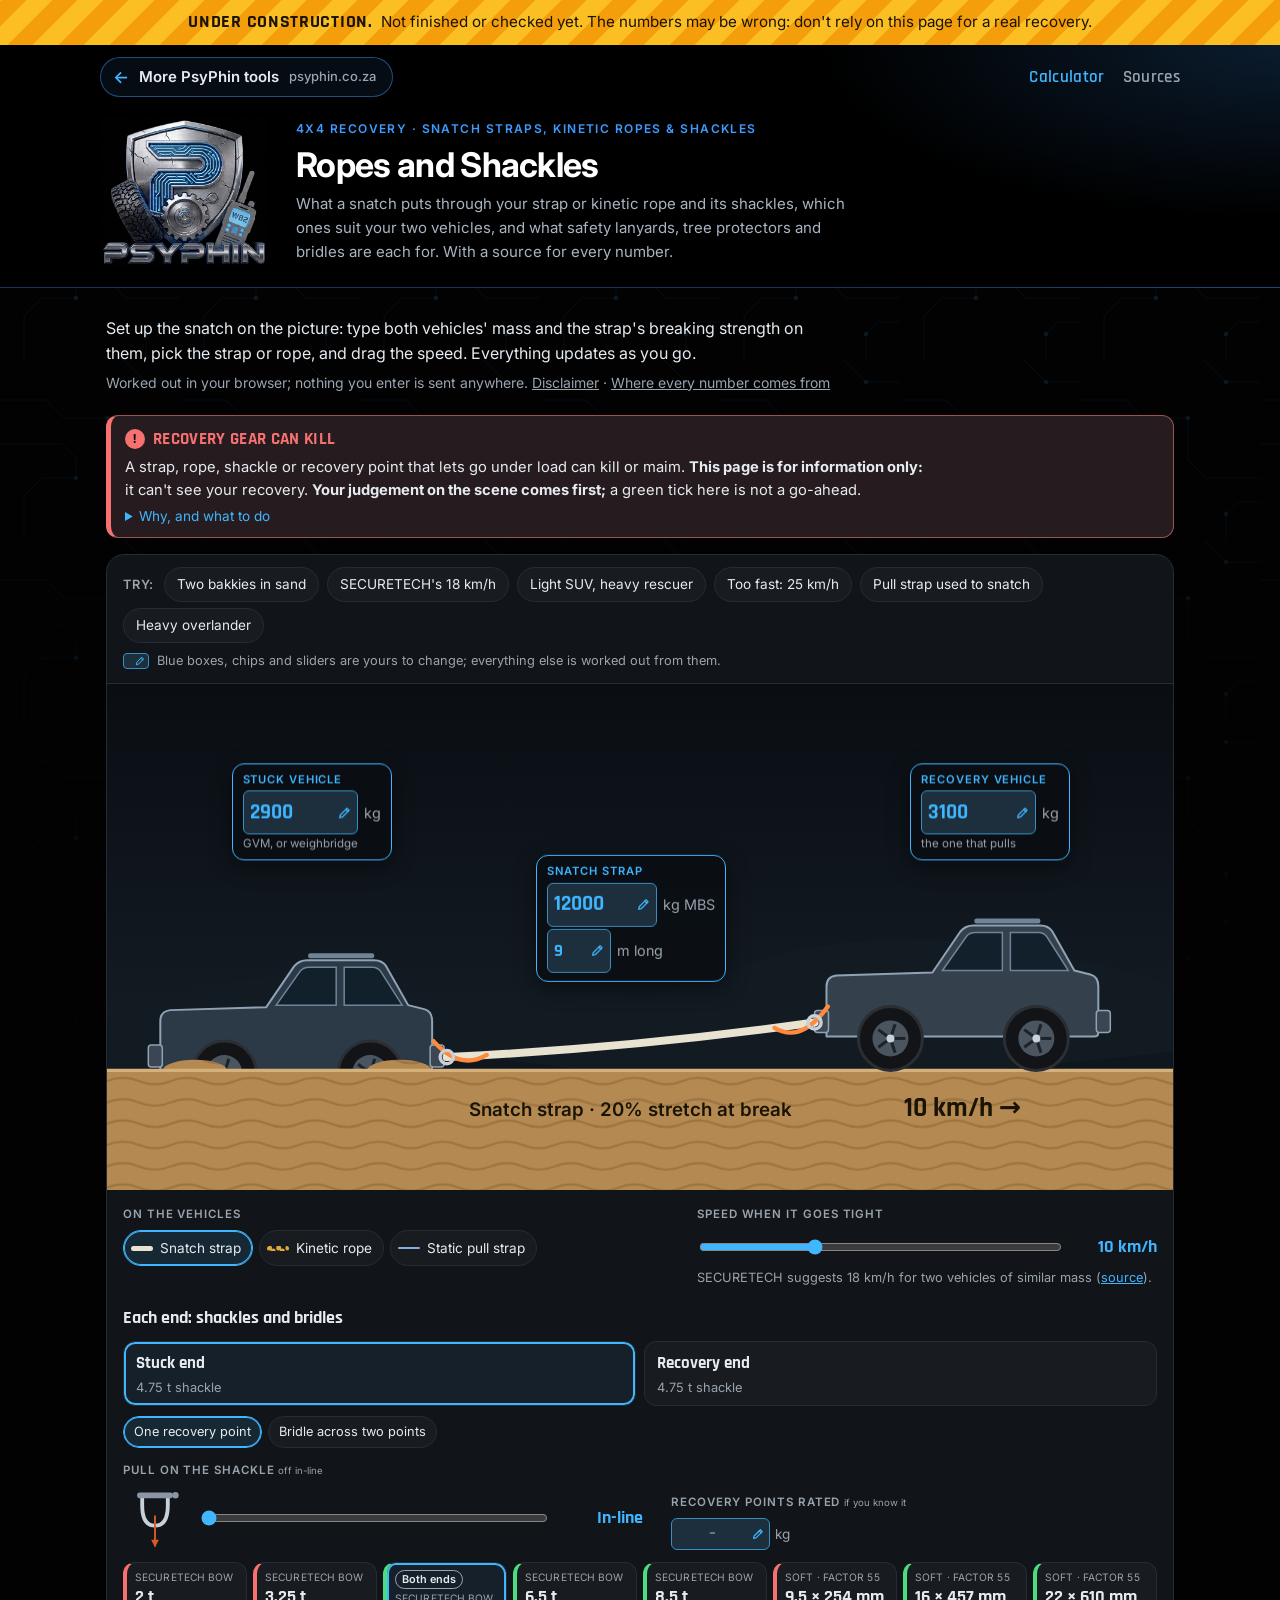
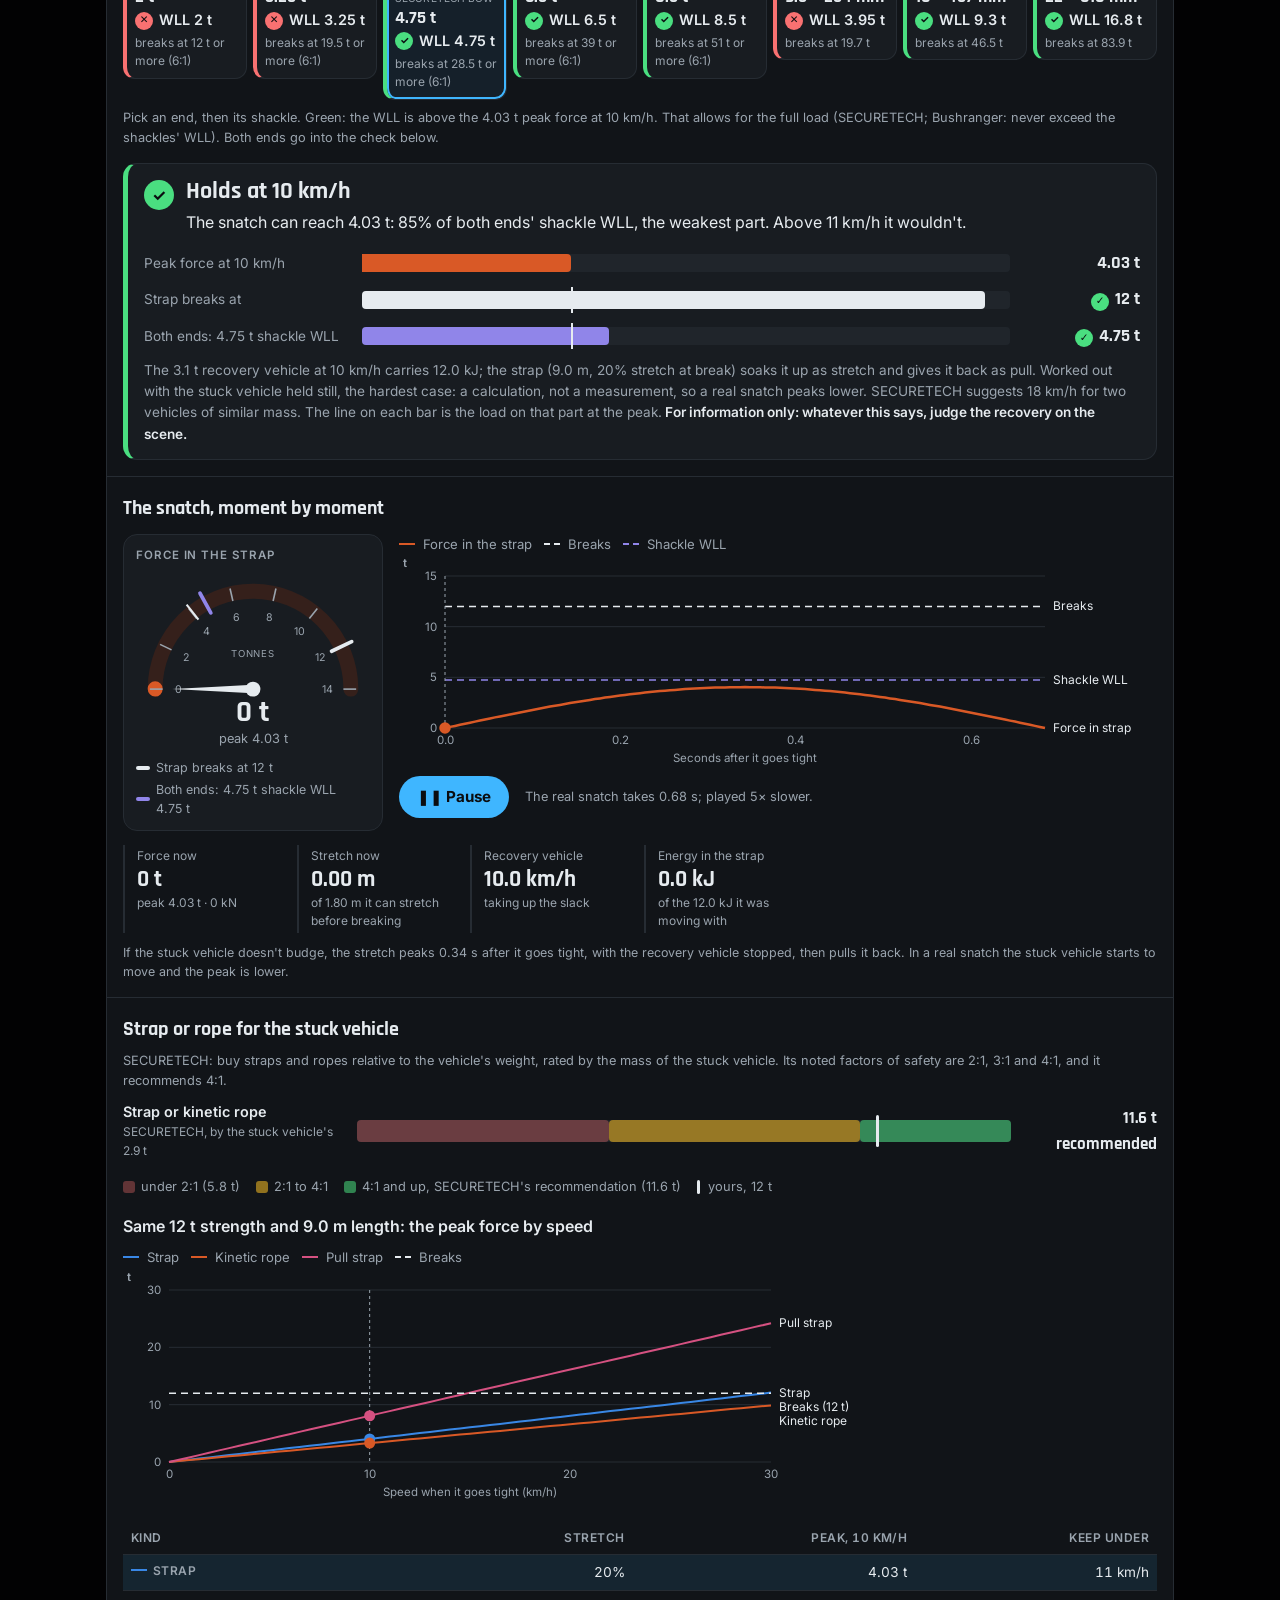
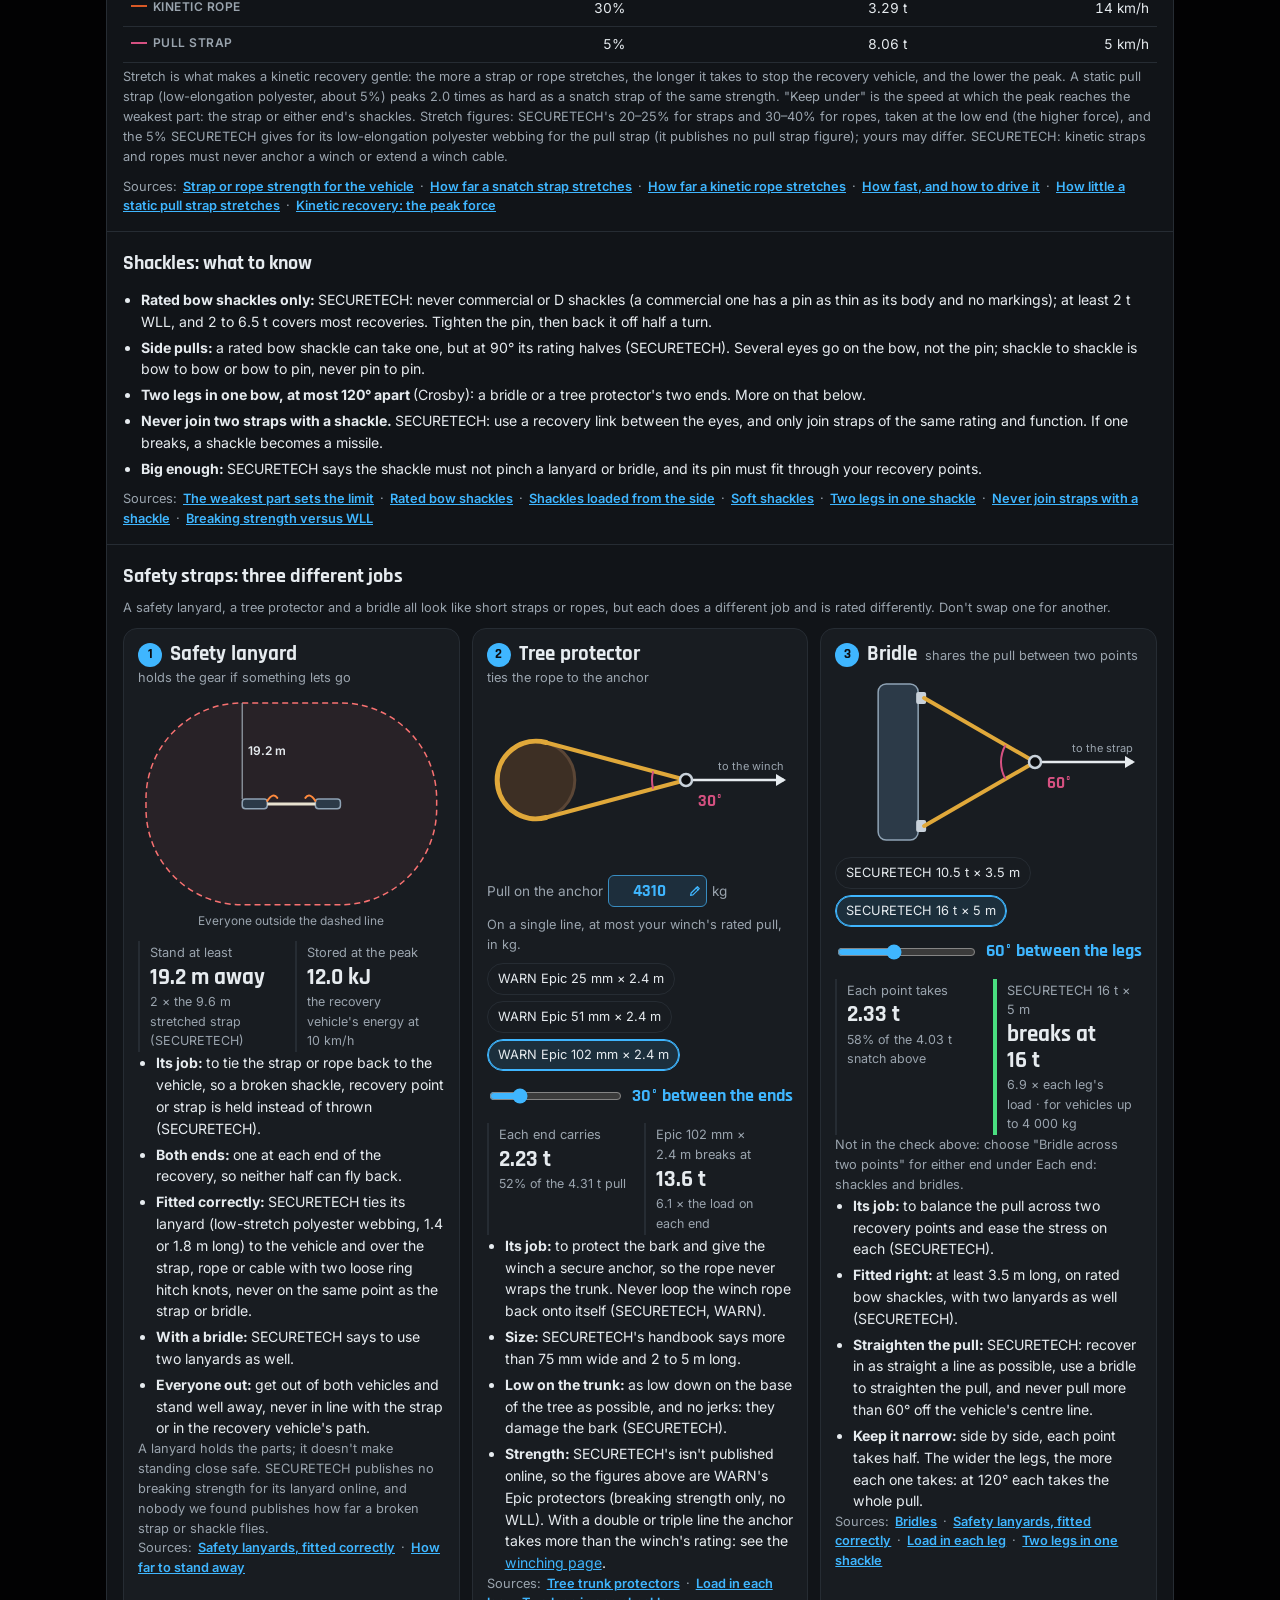
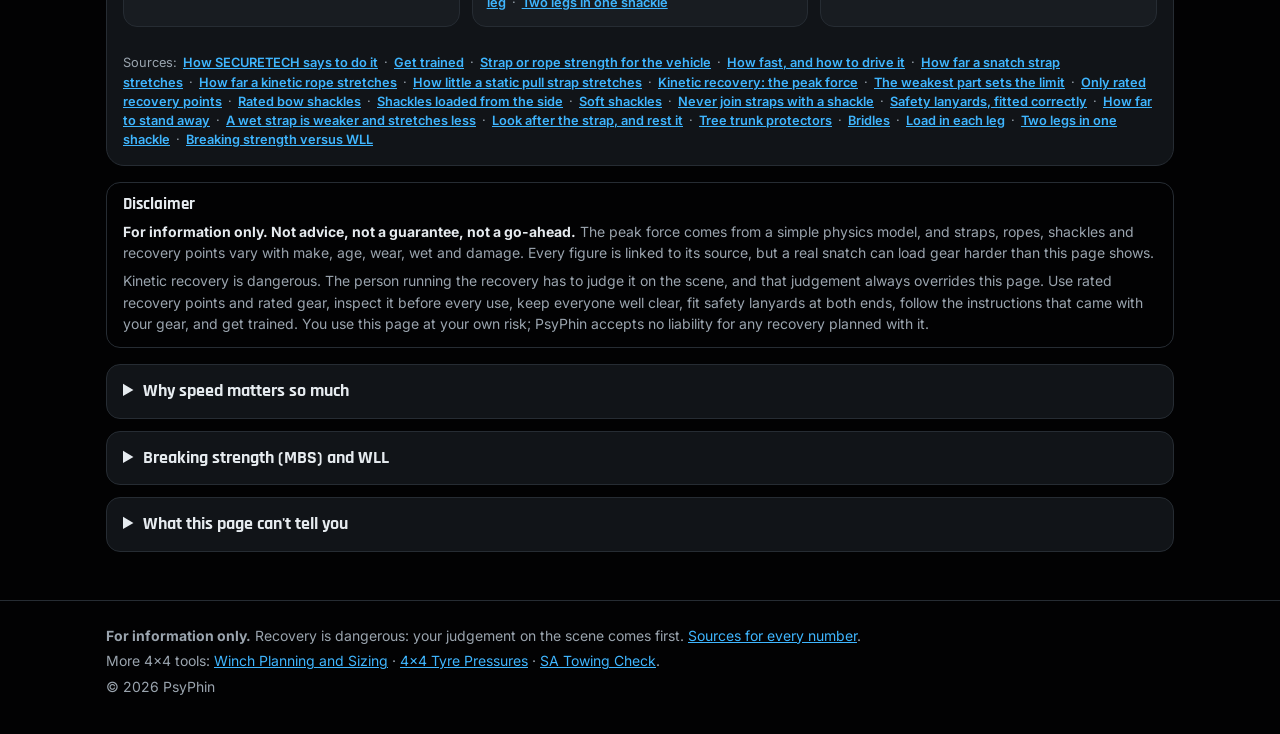
==== commit ccf1d67a: "Search: titles and descriptions in search words, structured data, robots.txt and sitemap - Title lea" ====
--- a/index.html
+++ b/index.html
@@ -3,15 +3,39 @@
 <head>
   <meta charset="utf-8">
   <meta name="viewport" content="width=device-width, initial-scale=1">
-  <title>Ropes and Shackles | PsyPhin</title>
-  <meta name="description" content="Snatch straps, kinetic ropes, shackles, safety lanyards, tree protectors and bridles: what a snatch puts through them and which ones suit your two vehicles. From SECURETECH's published data and instructions first, then other makers, standards and physics, with a source for every number. For information only: recovery is dangerous.">
+  <title>Ropes and Shackles: Kinetic Rope and Snatch Strap Calculator | PsyPhin</title>
+  <meta name="description" content="What a snatch puts through your kinetic rope or snatch strap and shackles, and which recovery gear suits your two vehicles. Every number is sourced.">
   <meta name="robots" content="noindex">
   <link rel="canonical" href="https://ropes.psyphin.co.za/">
+  <script type="application/ld+json">
+  {
+    "@context": "https://schema.org",
+    "@type": "WebApplication",
+    "name": "Ropes and Shackles",
+    "url": "https://ropes.psyphin.co.za/",
+    "description": "What a snatch puts through your kinetic rope or snatch strap and shackles, and which recovery gear suits your two vehicles. Every number is sourced.",
+    "applicationCategory": "UtilitiesApplication",
+    "operatingSystem": "Any (runs in the browser)",
+    "inLanguage": "en-ZA",
+    "isAccessibleForFree": true,
+    "offers": {
+      "@type": "Offer",
+      "price": "0",
+      "priceCurrency": "ZAR"
+    },
+    "publisher": {
+      "@type": "Organization",
+      "name": "PsyPhin",
+      "url": "https://psyphin.co.za/"
+    }
+  }
+  </script>
   <meta property="og:type" content="website">
   <meta property="og:url" content="https://ropes.psyphin.co.za/">
   <meta property="og:title" content="Ropes and Shackles">
   <meta property="og:description" content="What a snatch puts through your strap or kinetic rope and its shackles, and what safety lanyards, tree protectors and bridles are each for, with a source for every number. For information only: recovery is dangerous.">
-  <meta name="twitter:card" content="summary">
+  <meta property="og:image" content="https://psyphin.co.za/assets/img/projects/ropes-recovery-gear.jpg">
+  <meta name="twitter:card" content="summary_large_image">
   <meta name="theme-color" content="#020203">
   <link rel="icon" href="favicon.ico" sizes="48x48">
   <link rel="icon" href="favicon-96x96.png" type="image/png" sizes="96x96">
@@ -238,6 +262,7 @@
   <footer class="site-footer">
     <div class="wrap">
       <p><strong>For information only.</strong> Recovery is dangerous: your judgement on the scene comes first. <a href="sources.html">Sources for every number</a>.</p>
+      <p>More 4x4 tools: <a href="https://winching.psyphin.co.za/">Winch Planning and Sizing</a> &middot; <a href="https://tyres.psyphin.co.za/">4x4 Tyre Pressures</a> &middot; <a href="https://towing.psyphin.co.za/">SA Towing Check</a>.</p>
       <p>&copy; <span id="year"></span> PsyPhin</p>
     </div>
   </footer>
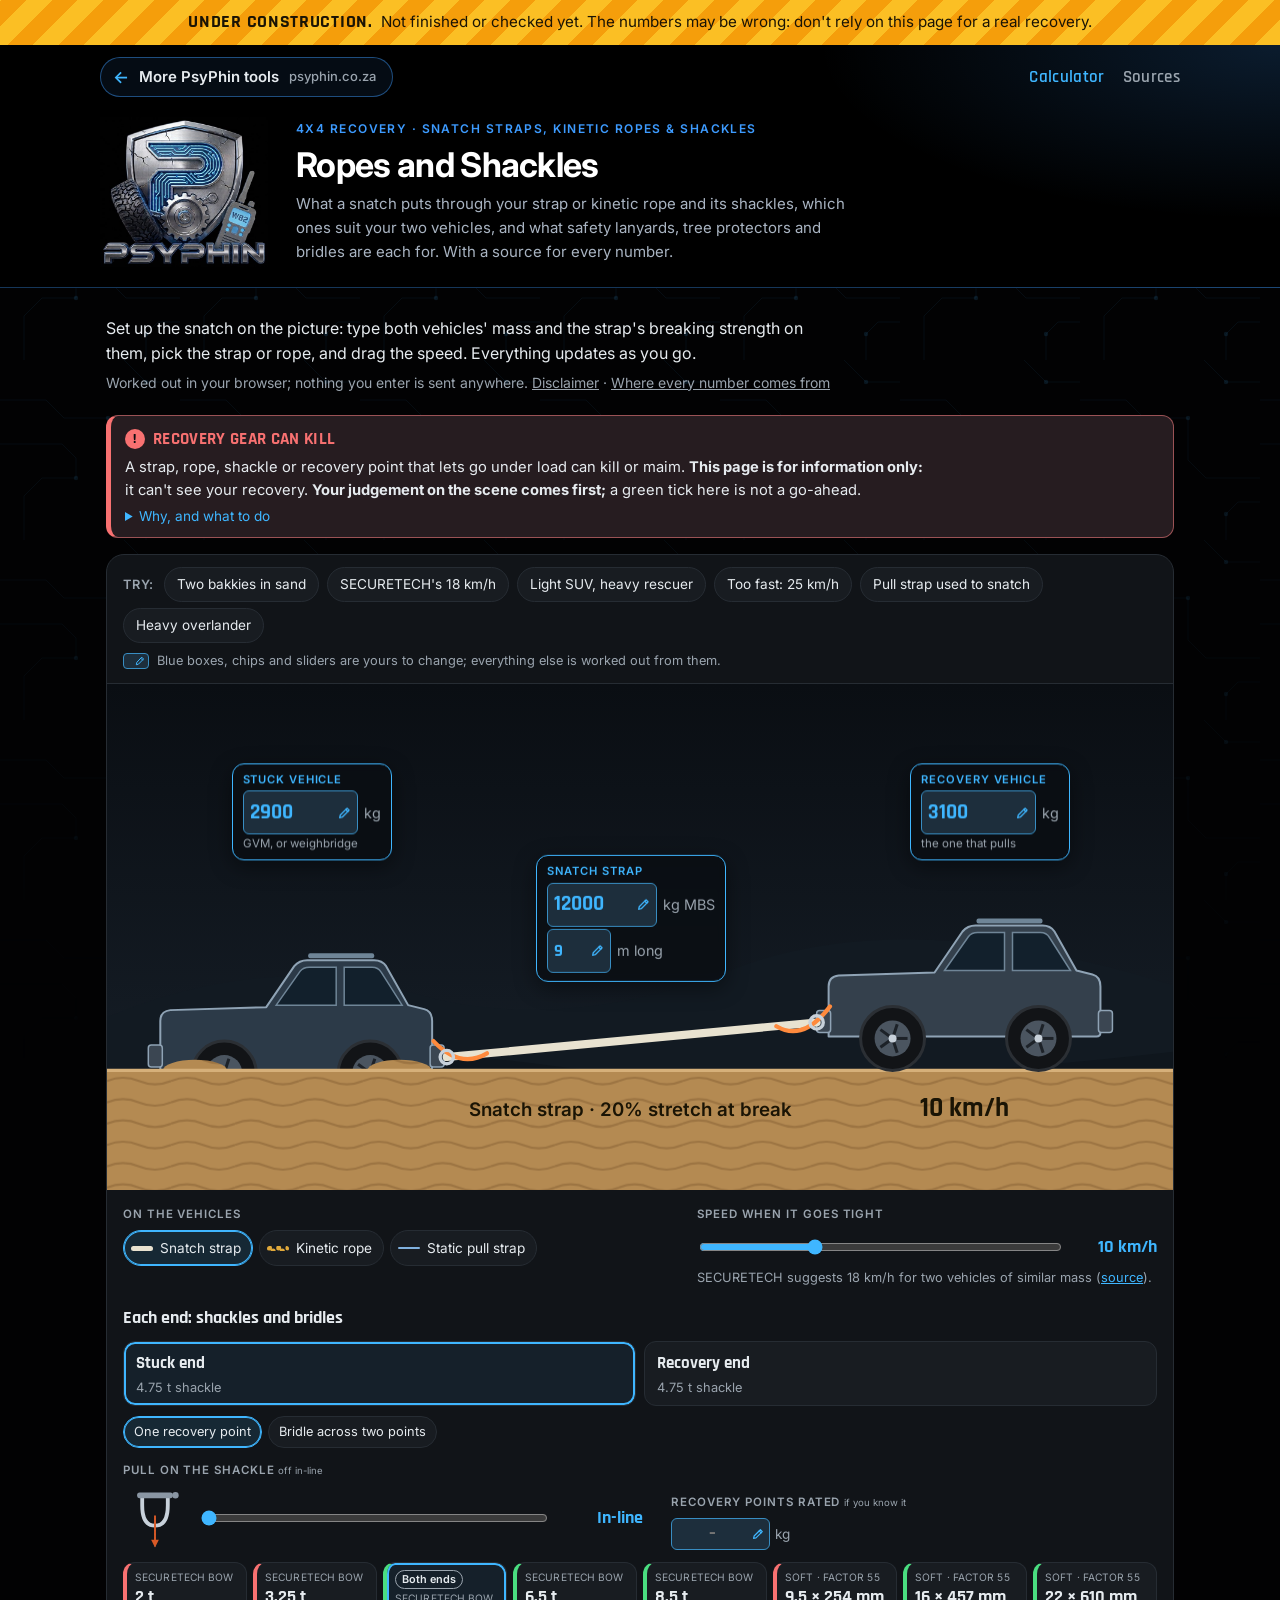
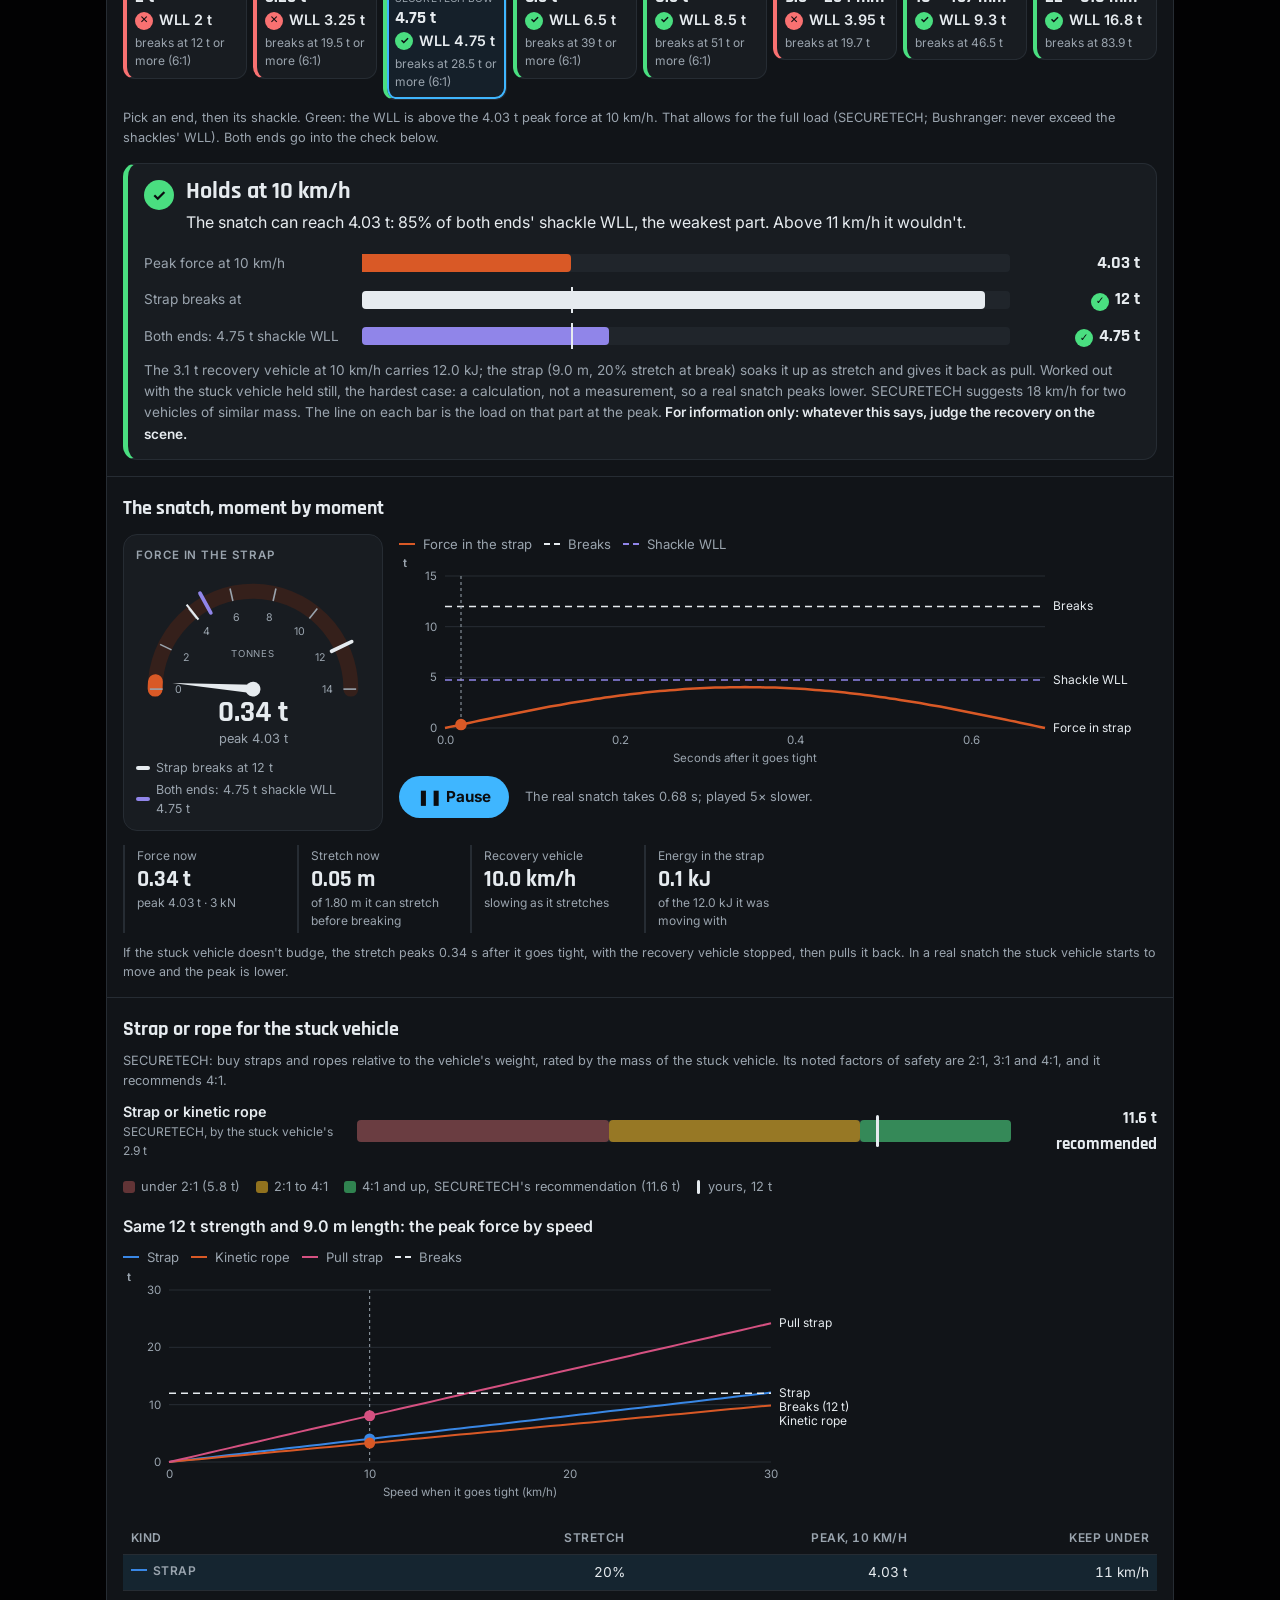
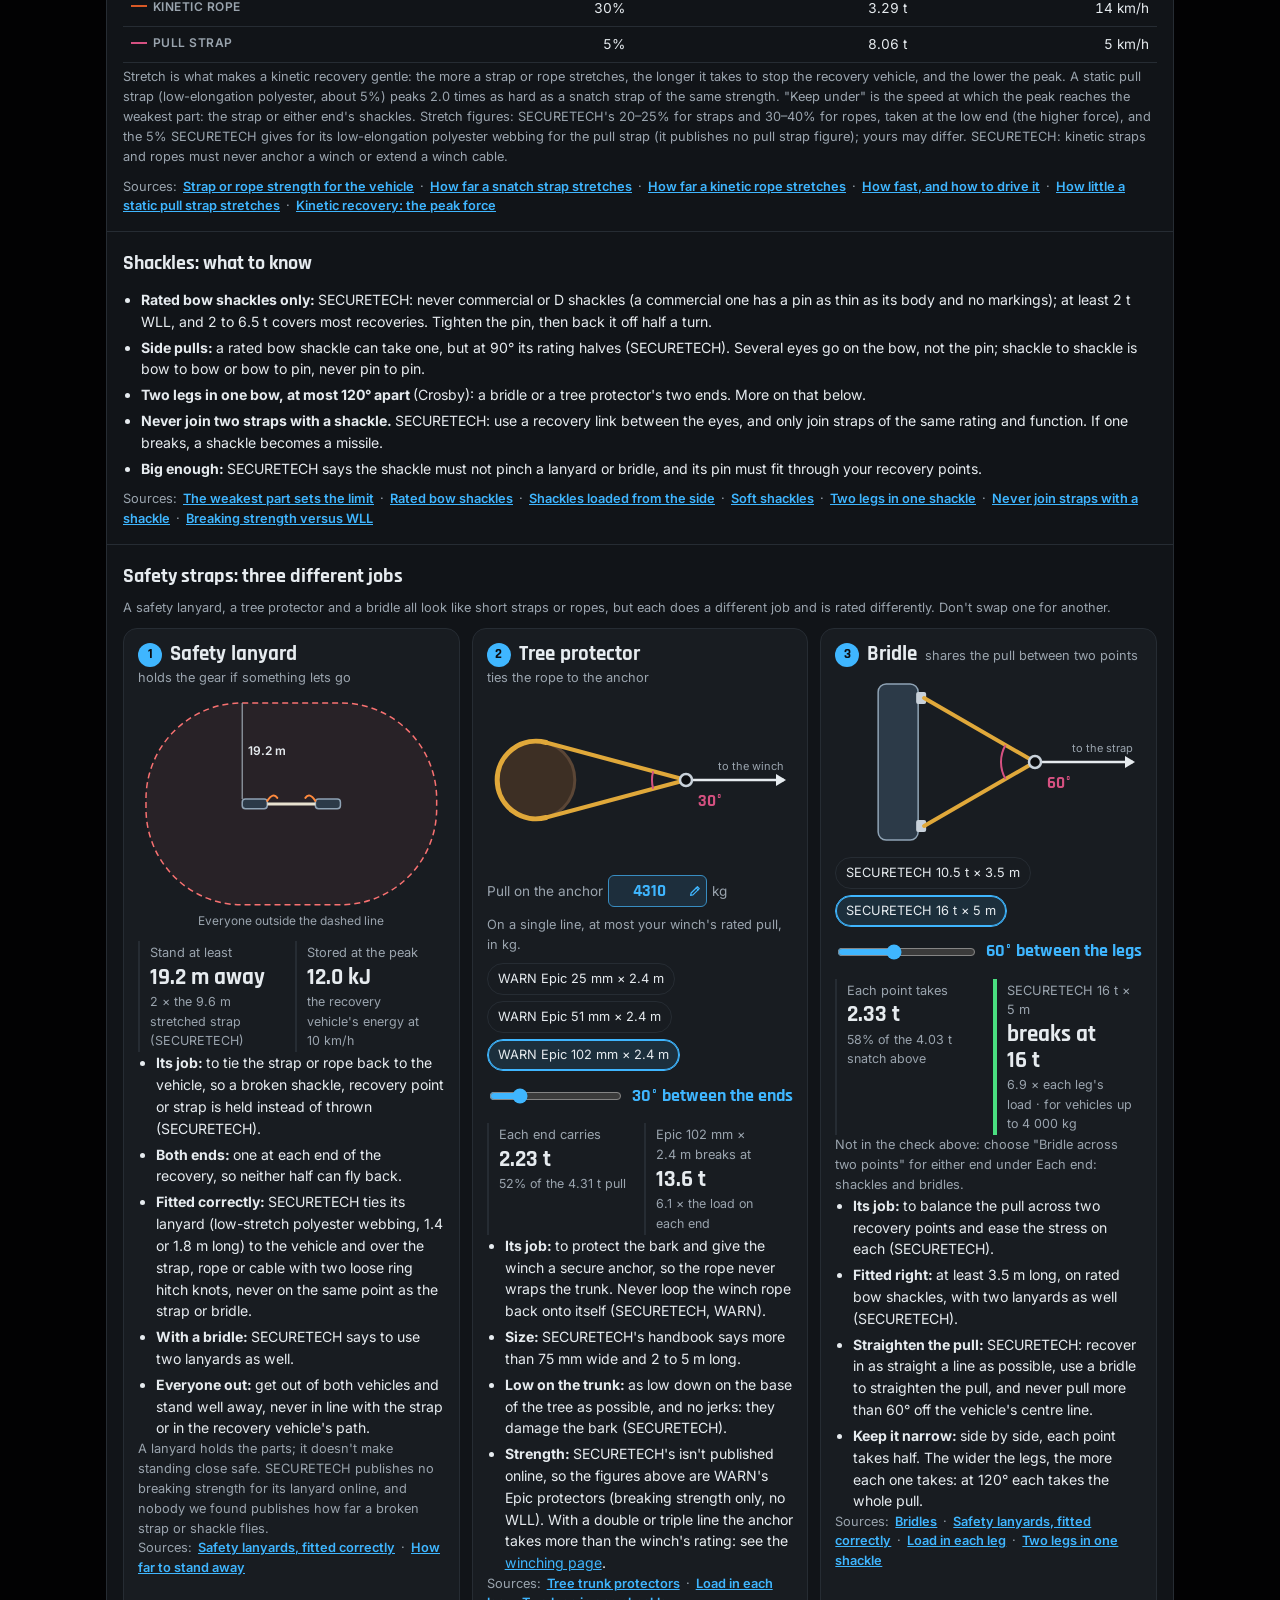
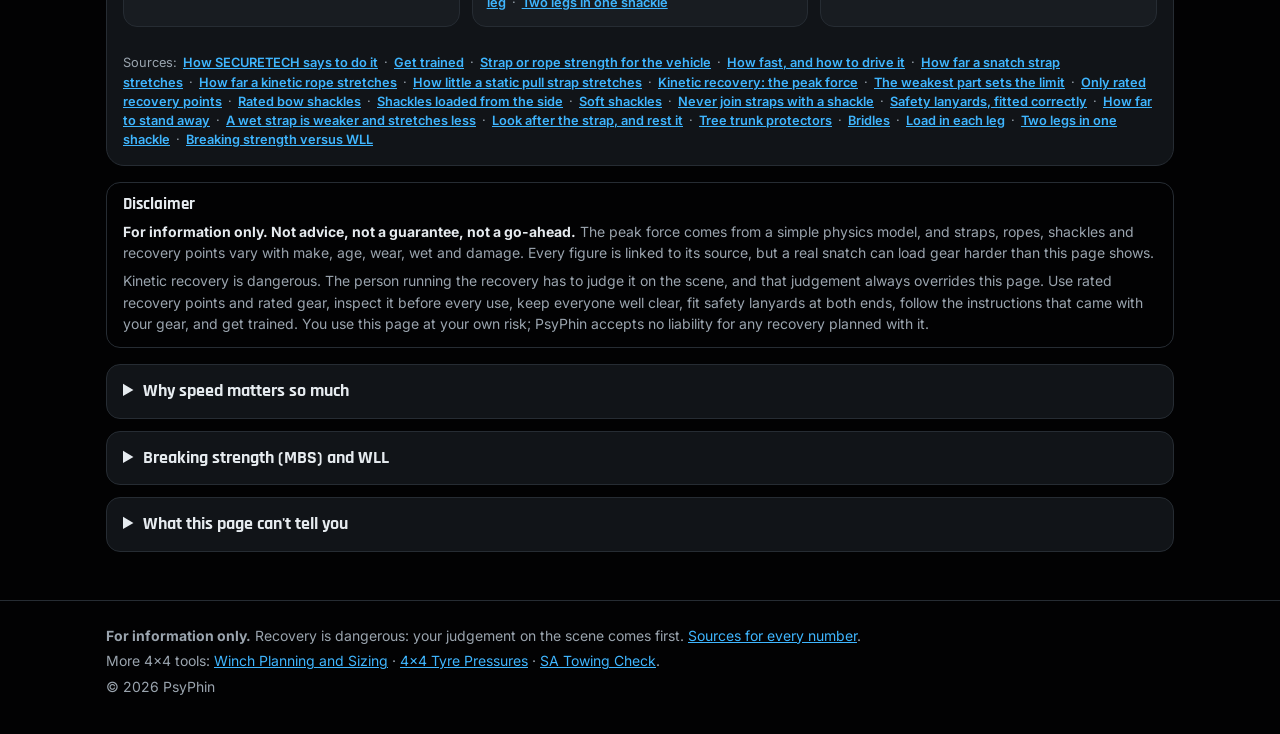
==== commit 4a486f76: "Search: remove noindex so Google can list the pages The tool is finished; the sitemap's lastmod is u" ====
--- a/index.html
+++ b/index.html
@@ -5,7 +5,6 @@
   <meta name="viewport" content="width=device-width, initial-scale=1">
   <title>Ropes and Shackles: Kinetic Rope and Snatch Strap Calculator | PsyPhin</title>
   <meta name="description" content="What a snatch puts through your kinetic rope or snatch strap and shackles, and which recovery gear suits your two vehicles. Every number is sourced.">
-  <meta name="robots" content="noindex">
   <link rel="canonical" href="https://ropes.psyphin.co.za/">
   <script type="application/ld+json">
   {
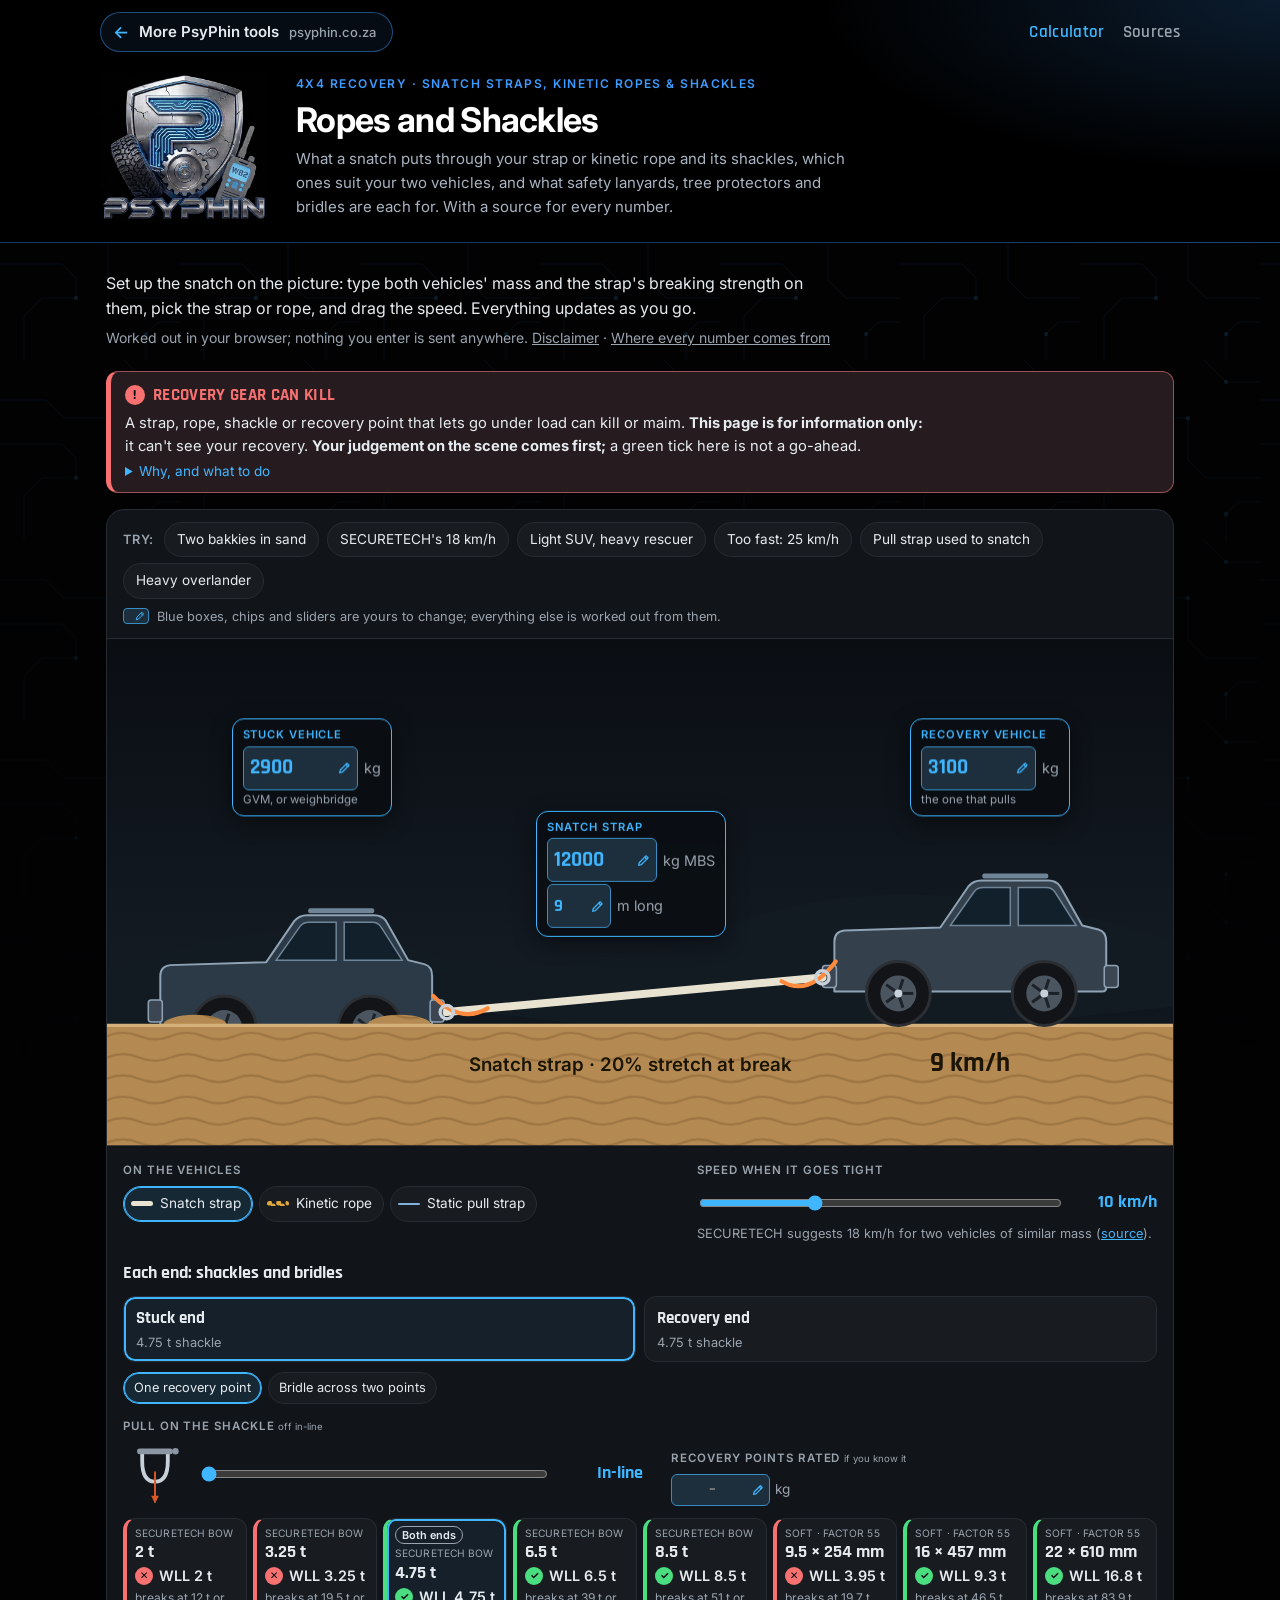
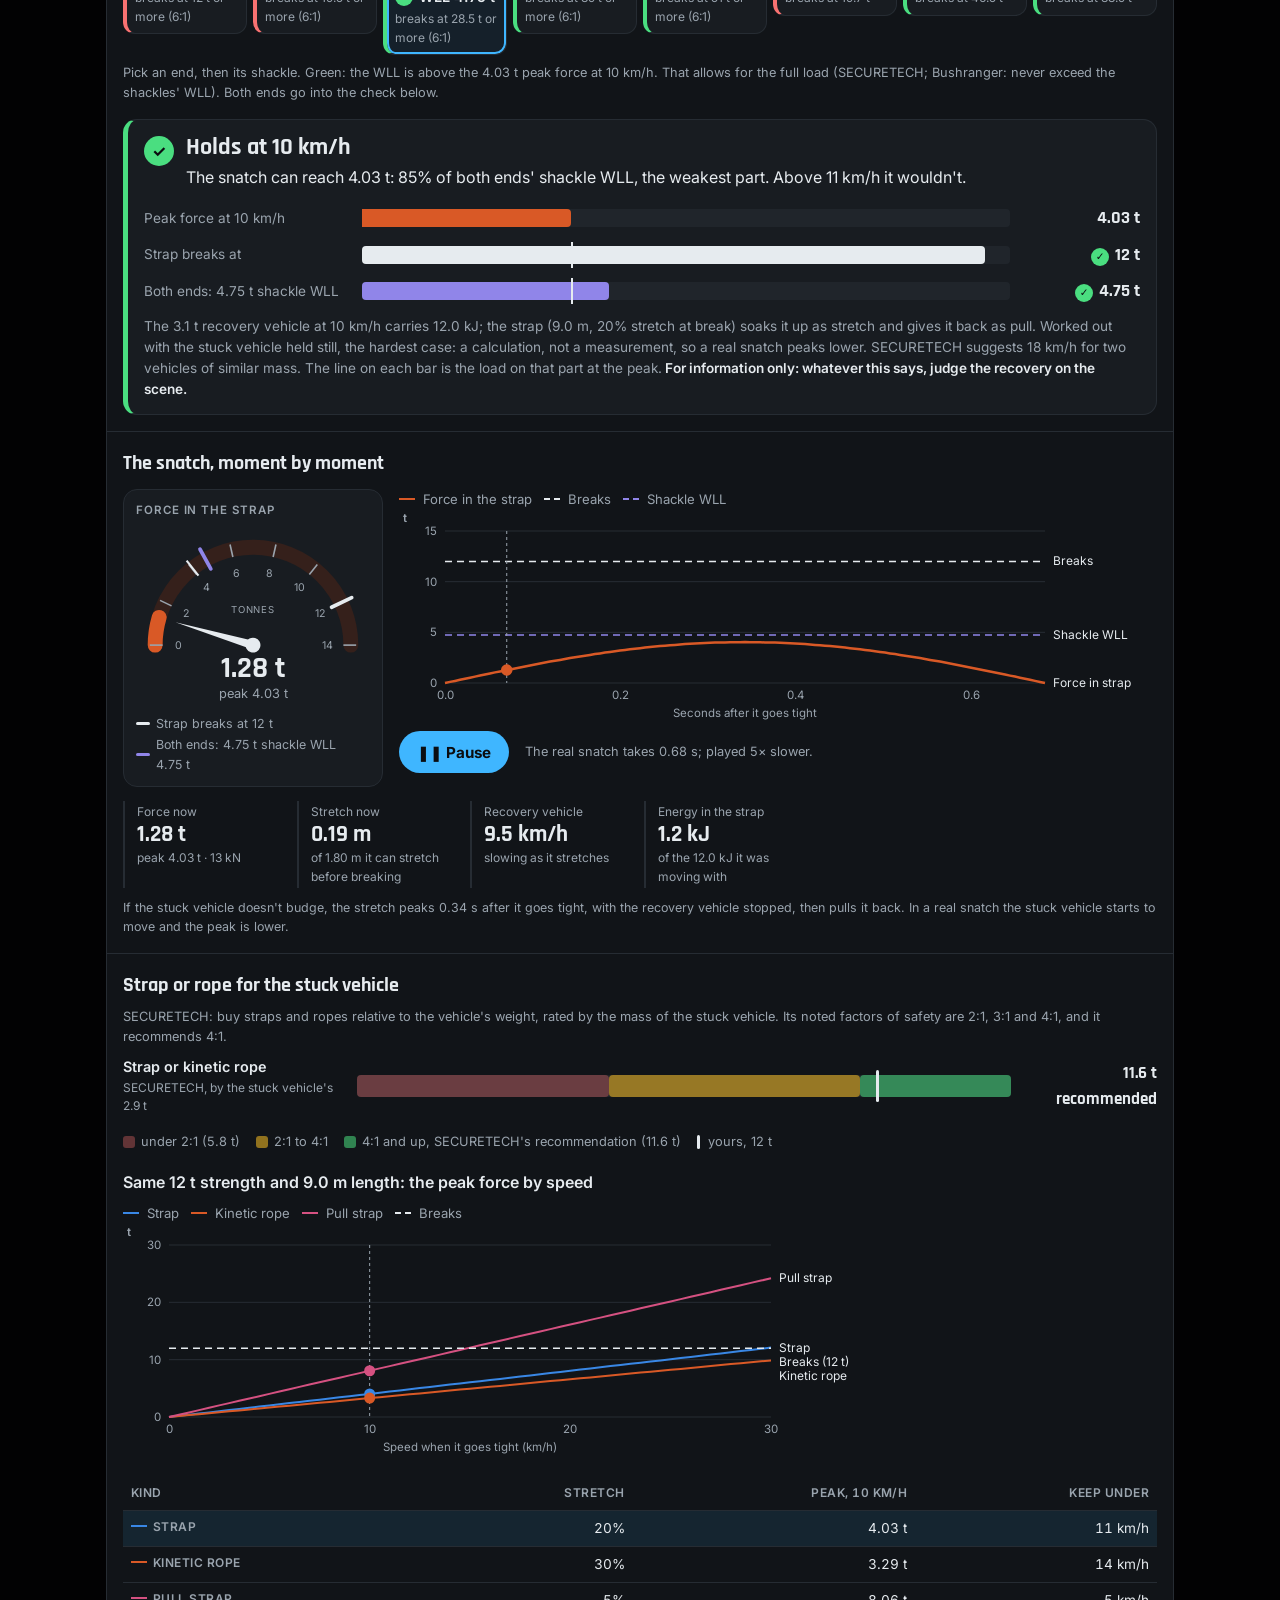
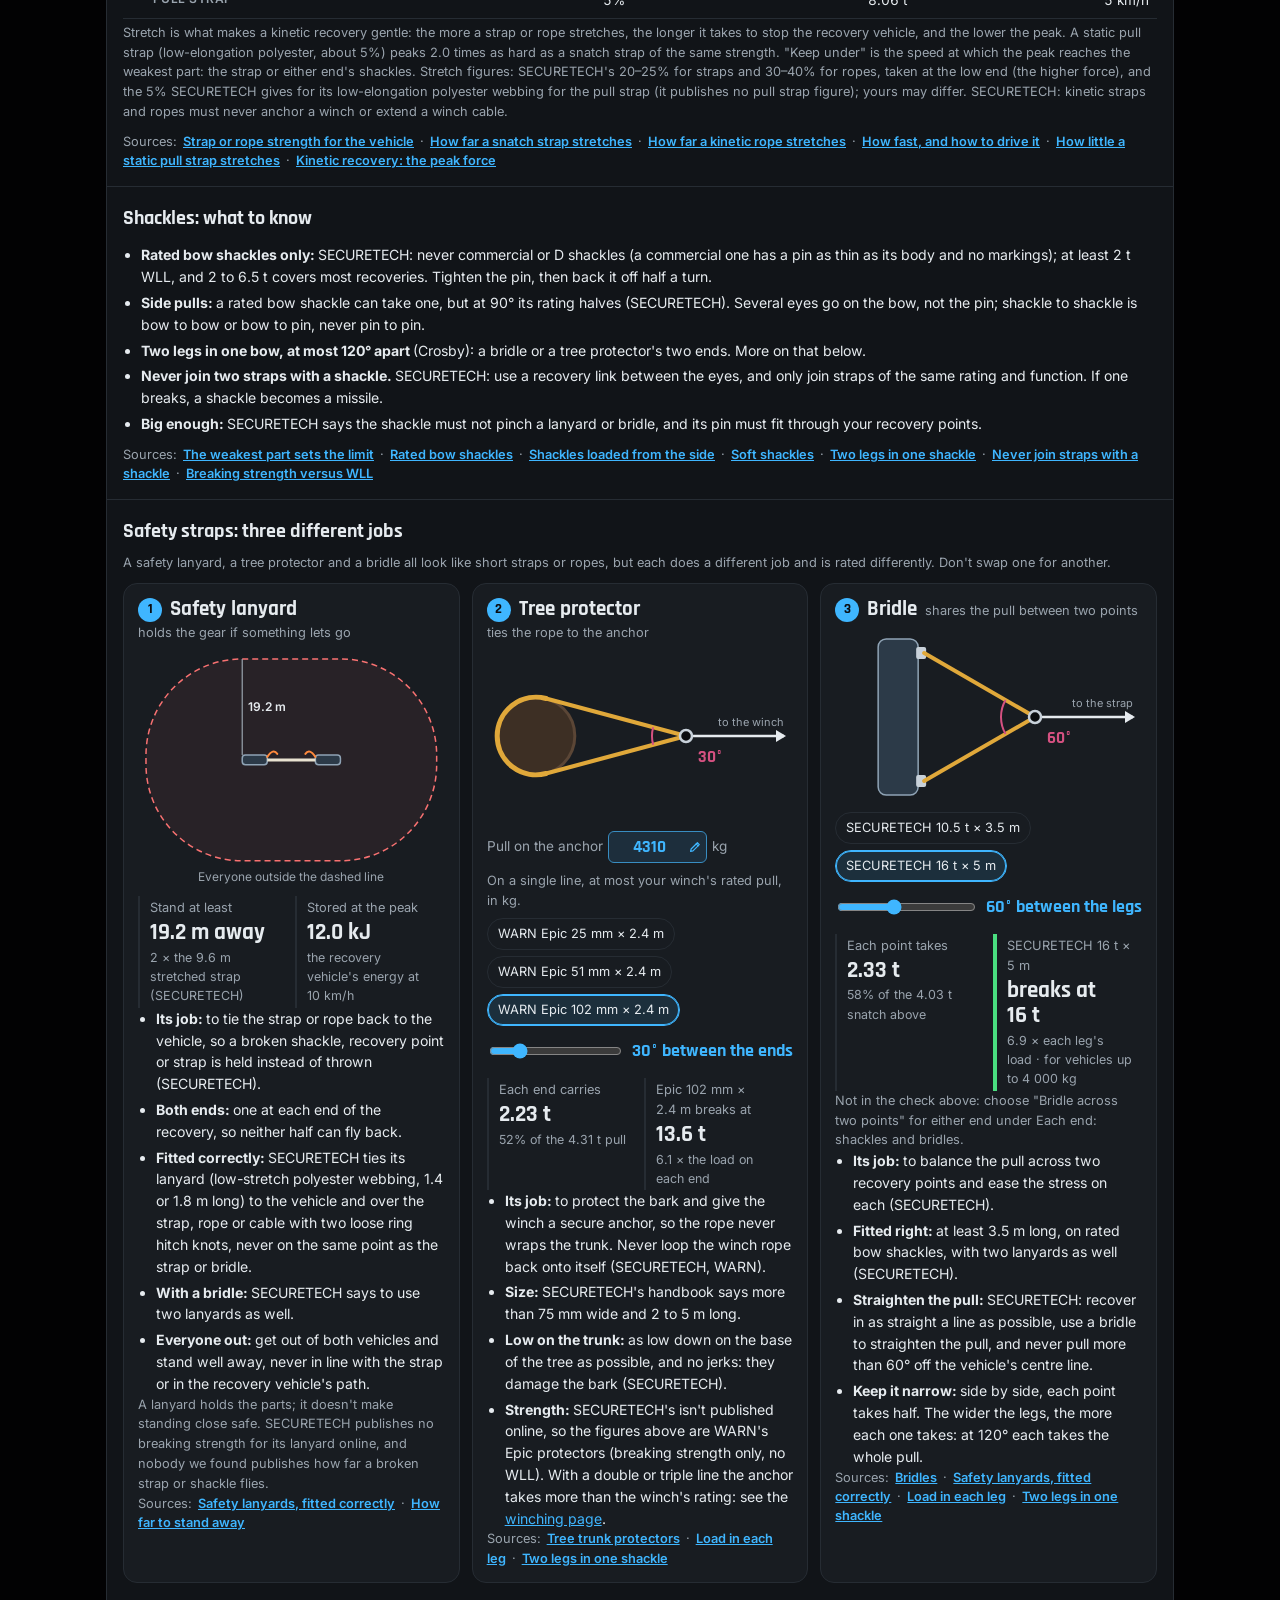
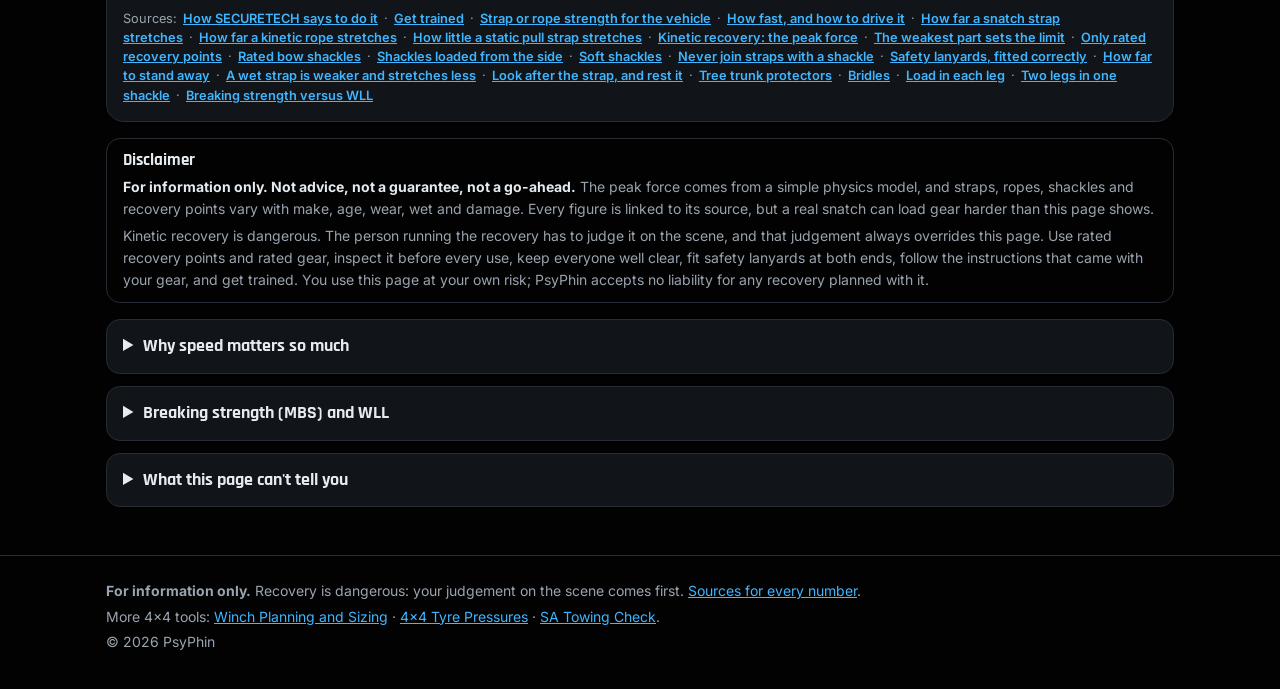
==== commit 089a2505: "Finished: remove the amber construction banner Co-Authored-By: Claude Opus 5.5 <noreply@anthropic.co" ====
--- a/index.html
+++ b/index.html
@@ -48,10 +48,6 @@
 <body>
   <a class="skip-link" href="#main">Skip to content</a>
 
-  <div class="construction" role="alert">
-    <strong>Under construction.</strong> Not finished or checked yet. The numbers may be wrong: don't rely on this page for a real recovery.
-  </div>
-
   <header class="brand-bar">
     <div class="brand-nav">
       <a class="back-link" href="https://psyphin.co.za/#tools"><span class="back-link-arrow" aria-hidden="true">&larr;</span> <span class="back-link-label"><span class="back-link-more">More </span>PsyPhin tools</span> <span class="back-link-domain">psyphin.co.za</span></a>
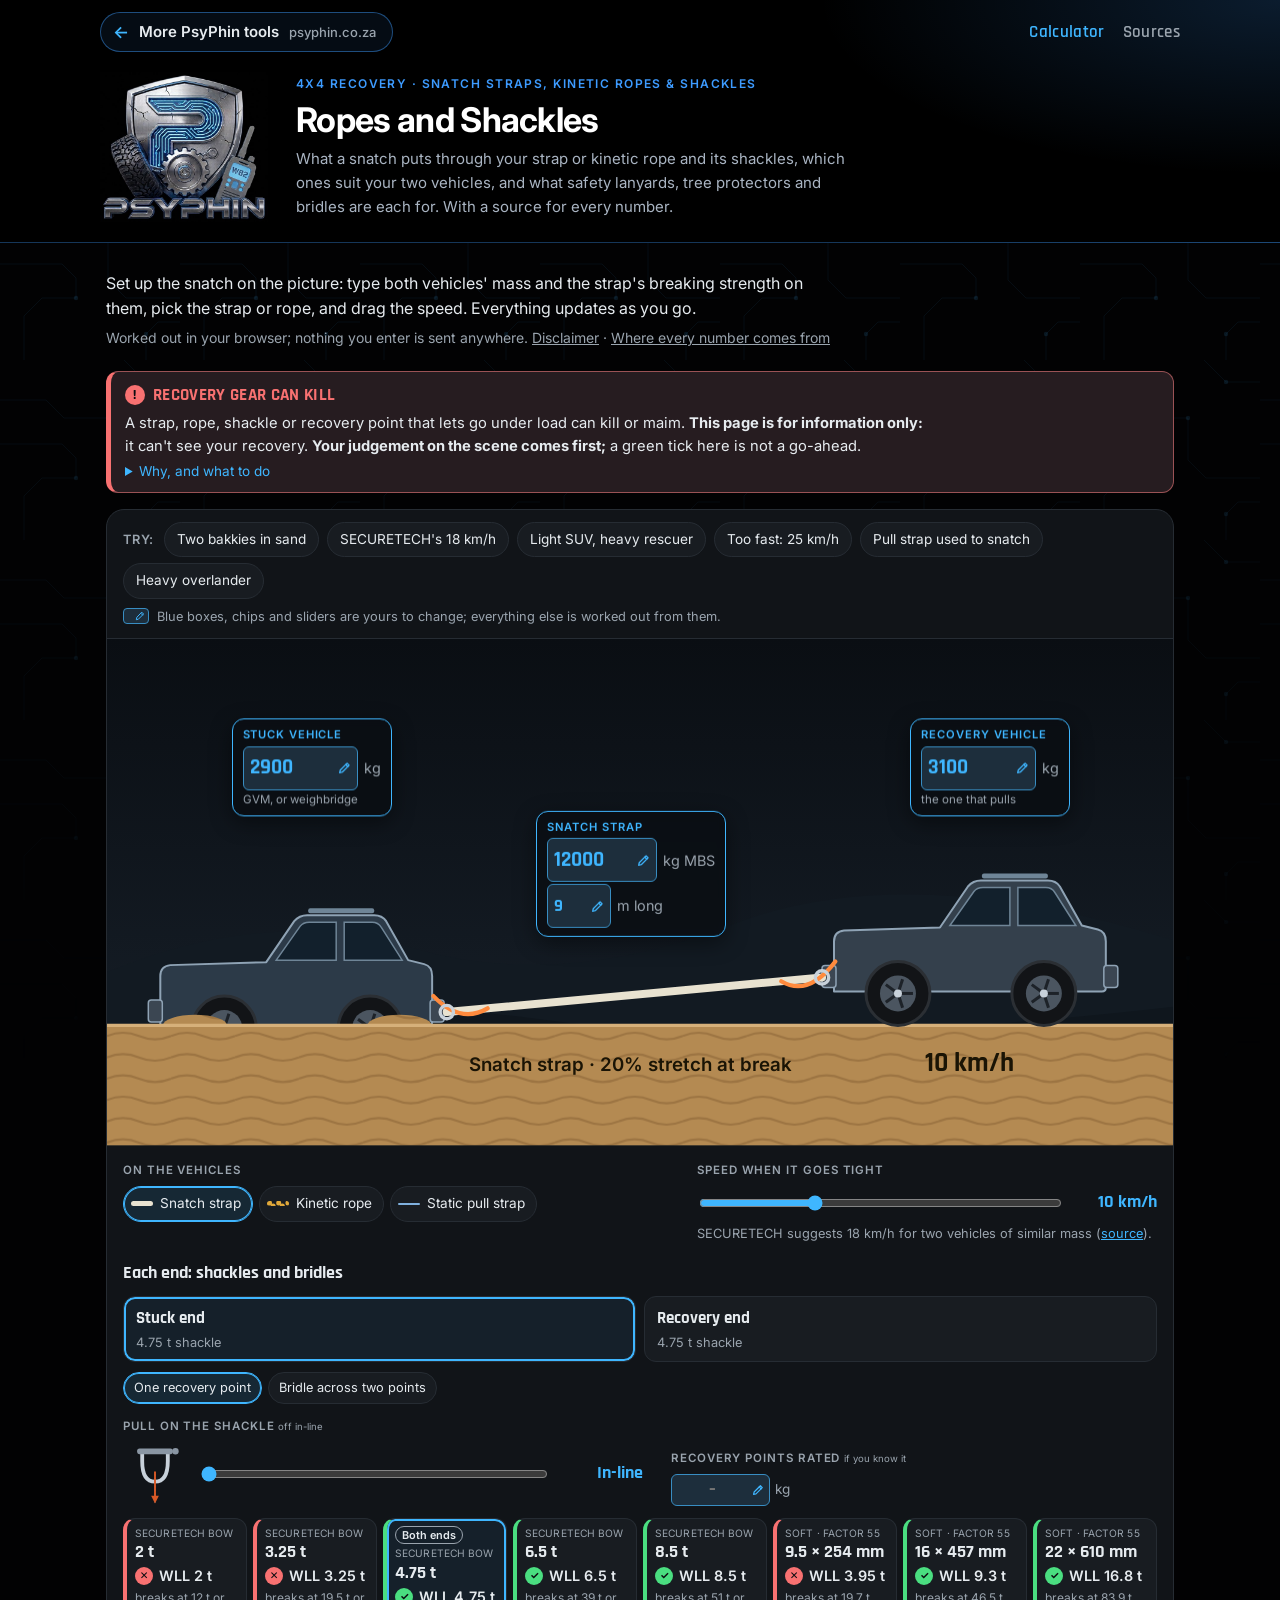
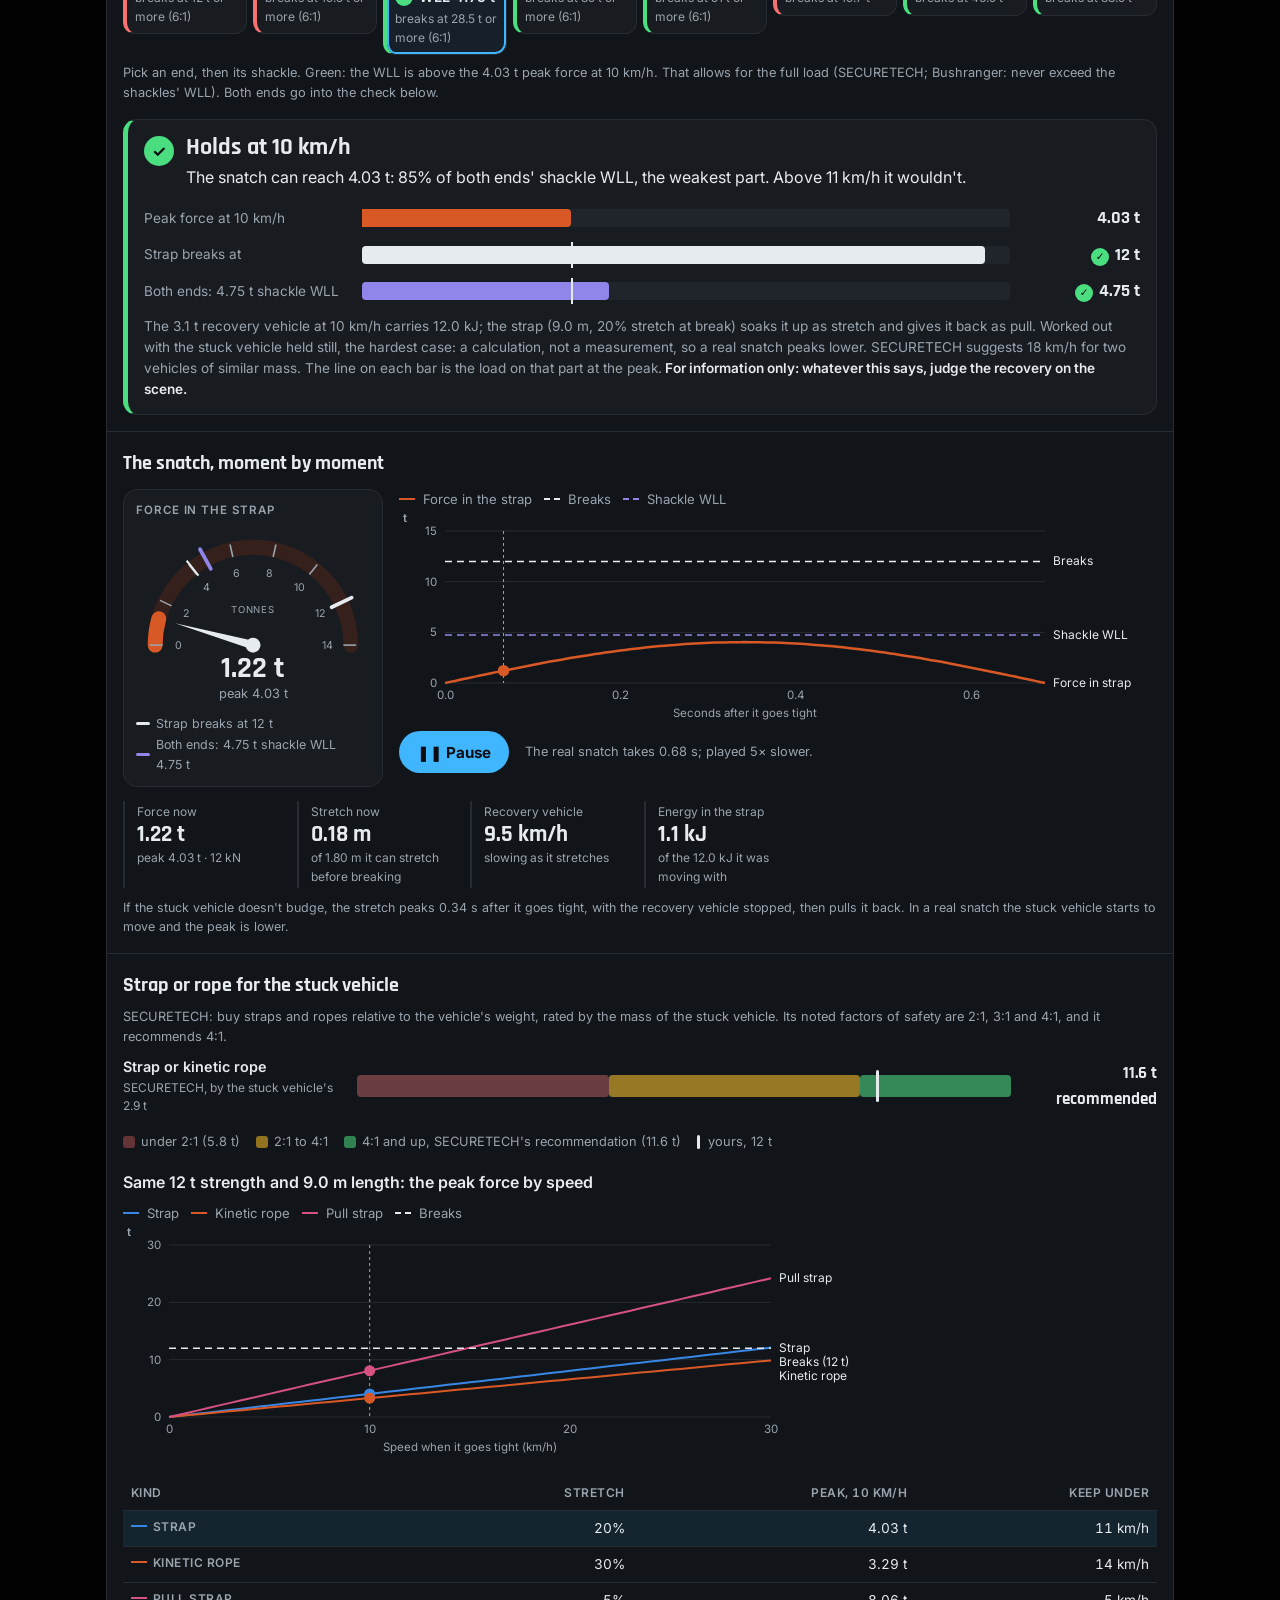
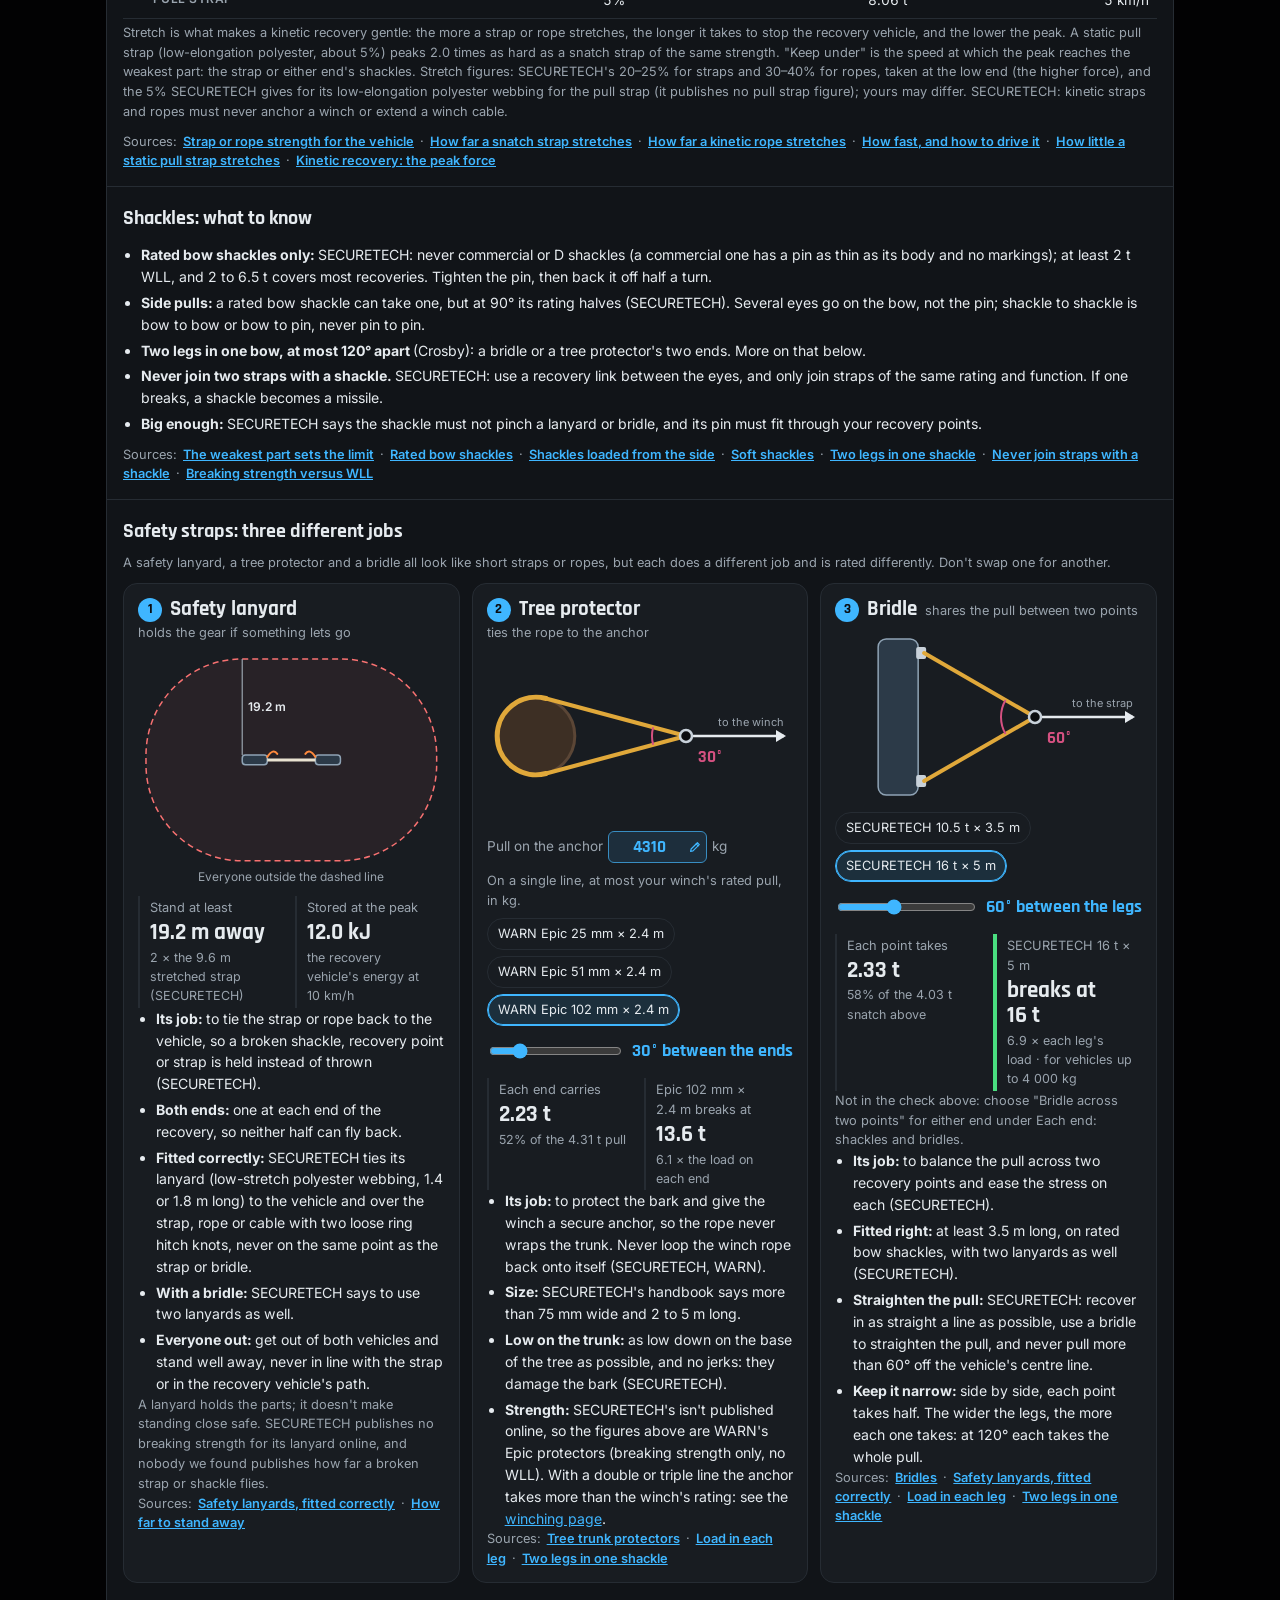
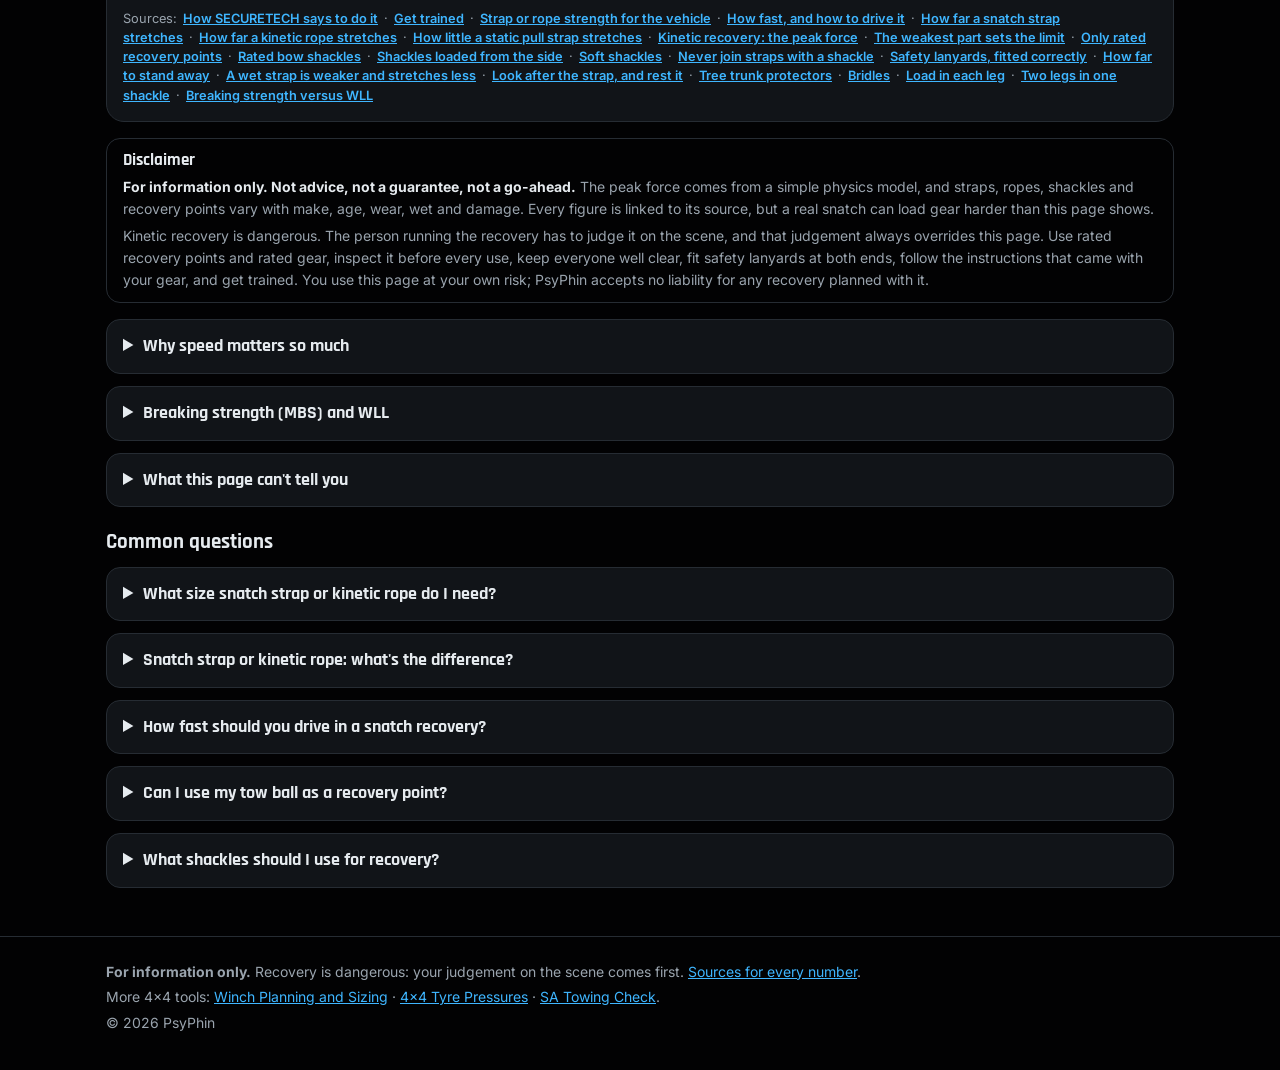
==== commit 99f64bc5: "Search: common questions section, answers built from data.js Co-Authored-By: Claude Opus 5.5 <norepl" ====
--- a/index.html
+++ b/index.html
@@ -252,6 +252,30 @@
         <div class="explainer-body"></div>
       </details>
     </section>
+
+    <section class="explainers faq" aria-labelledby="faq-title">
+      <h2 id="faq-title" class="faq-title">Common questions</h2>
+      <details class="explainer" id="faq-size">
+        <summary>What size snatch strap or kinetic rope do I need?</summary>
+        <div class="explainer-body"></div>
+      </details>
+      <details class="explainer" id="faq-types">
+        <summary>Snatch strap or kinetic rope: what's the difference?</summary>
+        <div class="explainer-body"></div>
+      </details>
+      <details class="explainer" id="faq-speed">
+        <summary>How fast should you drive in a snatch recovery?</summary>
+        <div class="explainer-body"></div>
+      </details>
+      <details class="explainer" id="faq-towball">
+        <summary>Can I use my tow ball as a recovery point?</summary>
+        <div class="explainer-body"></div>
+      </details>
+      <details class="explainer" id="faq-shackles">
+        <summary>What shackles should I use for recovery?</summary>
+        <div class="explainer-body"></div>
+      </details>
+    </section>
   </main>
 
   <footer class="site-footer">
--- a/css/style.css
+++ b/css/style.css
@@ -2319,6 +2319,7 @@
 
 /* ------------------------------------------------------------ explainers, sources page */
 .explainers { margin-top: 16px; }
+.faq-title { font-size: 1.3rem; margin: 24px 0 12px; }
 .explainer-body p, .explainer-body ul { margin: 8px 0 0; }
 .explainer-body ul { padding-left: 18px; }
 .explainer-body li + li { margin-top: 6px; }
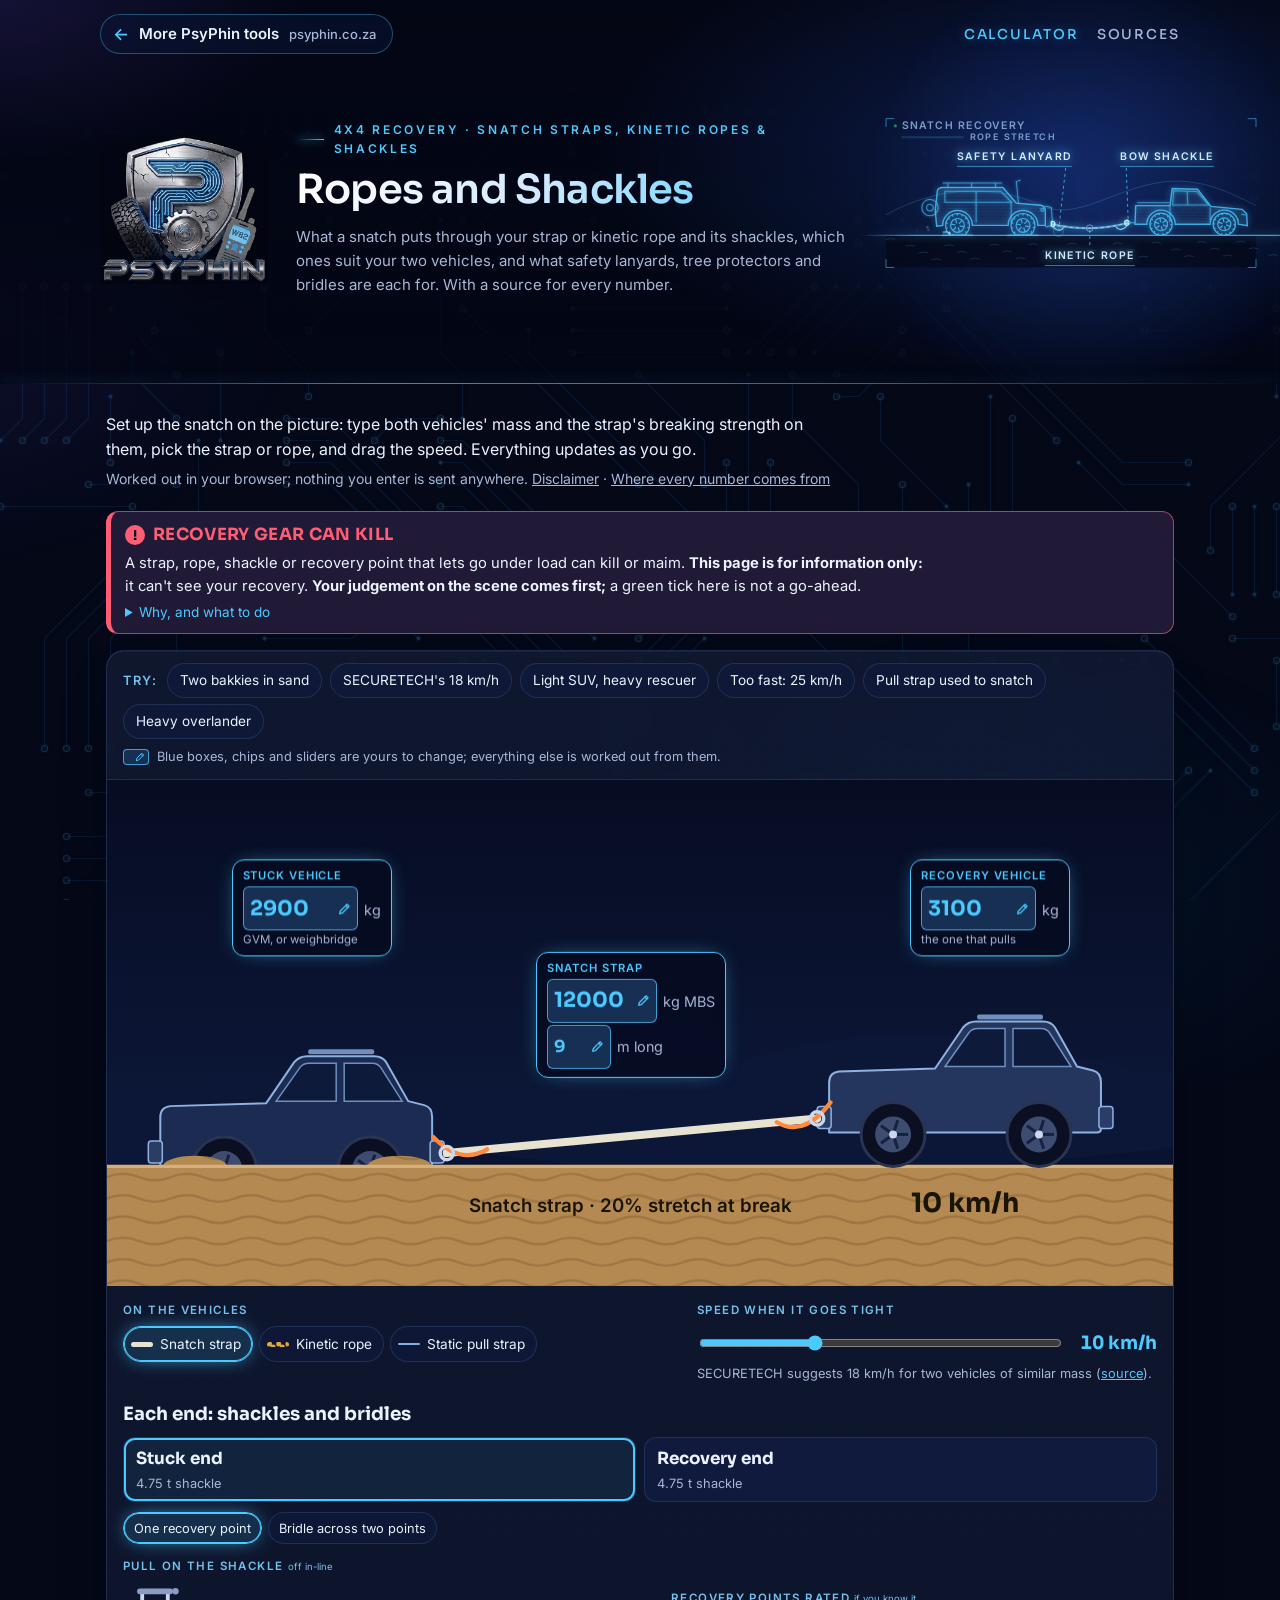
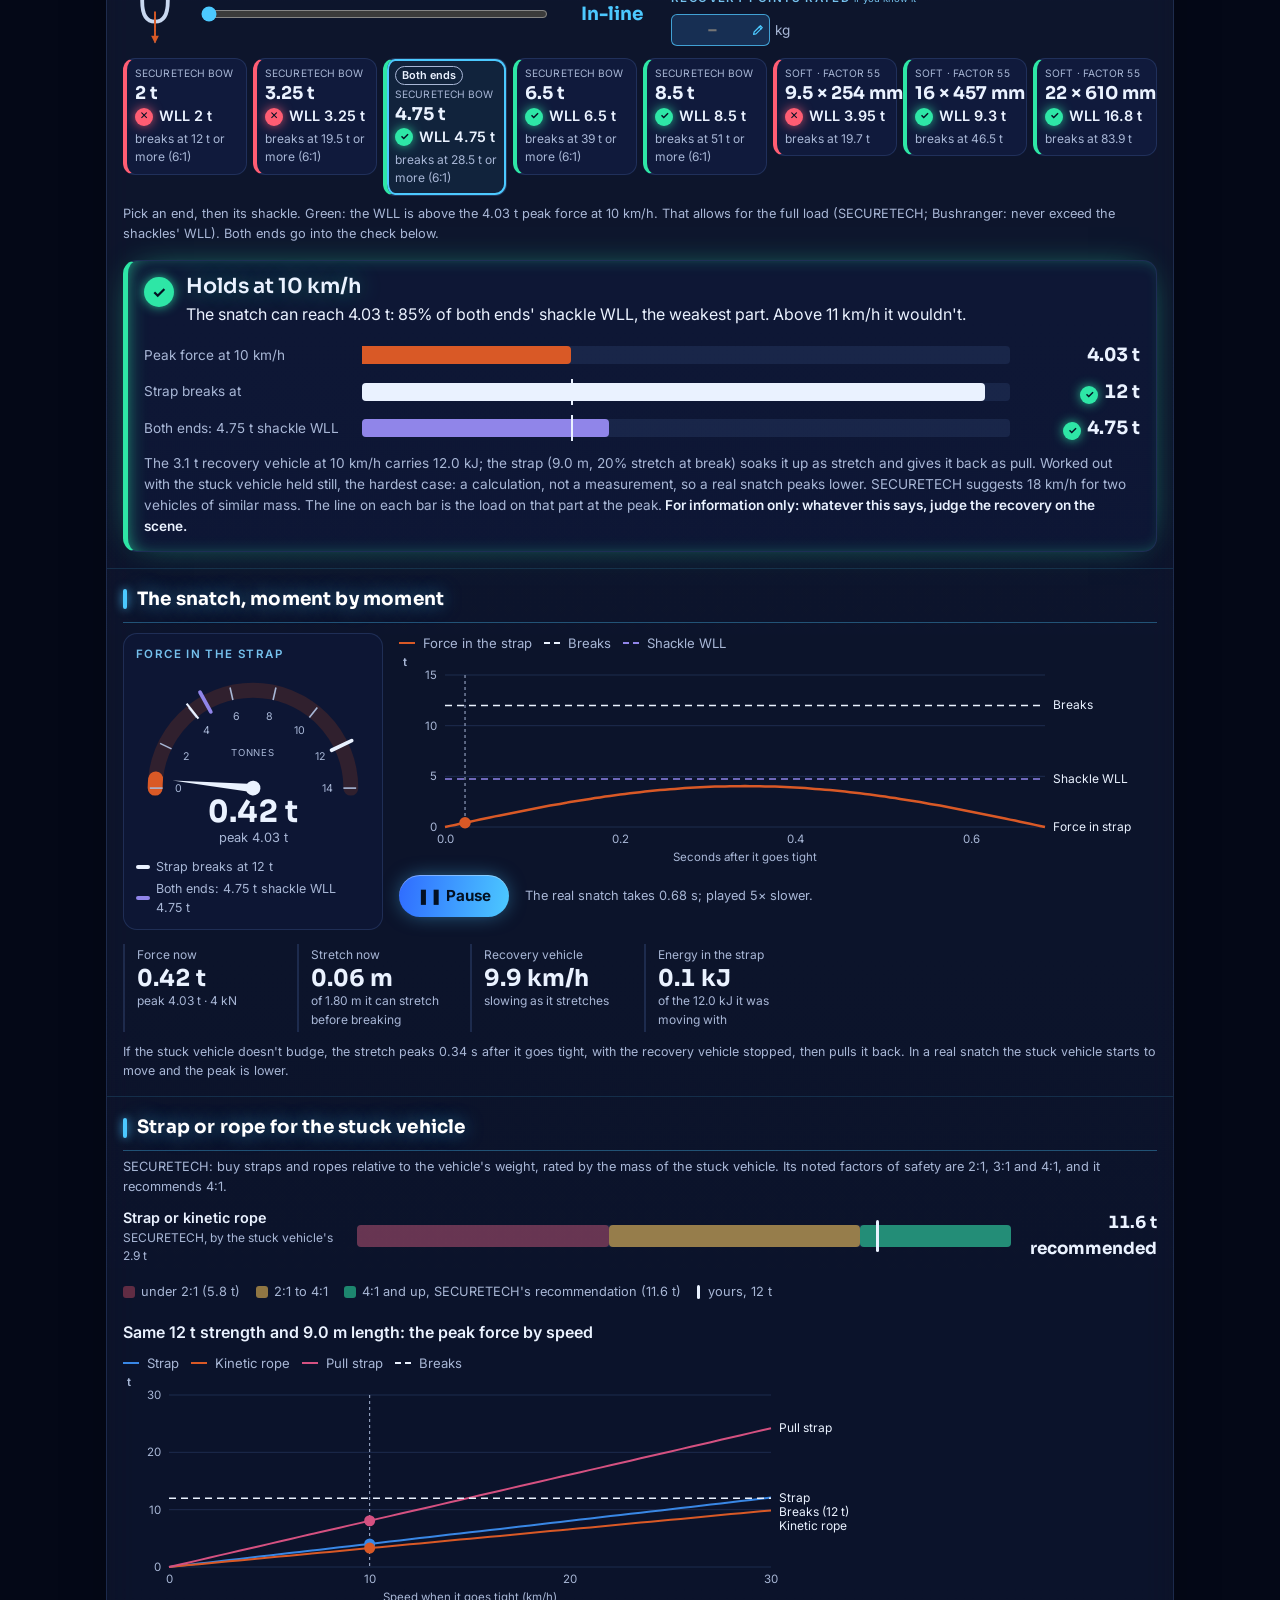
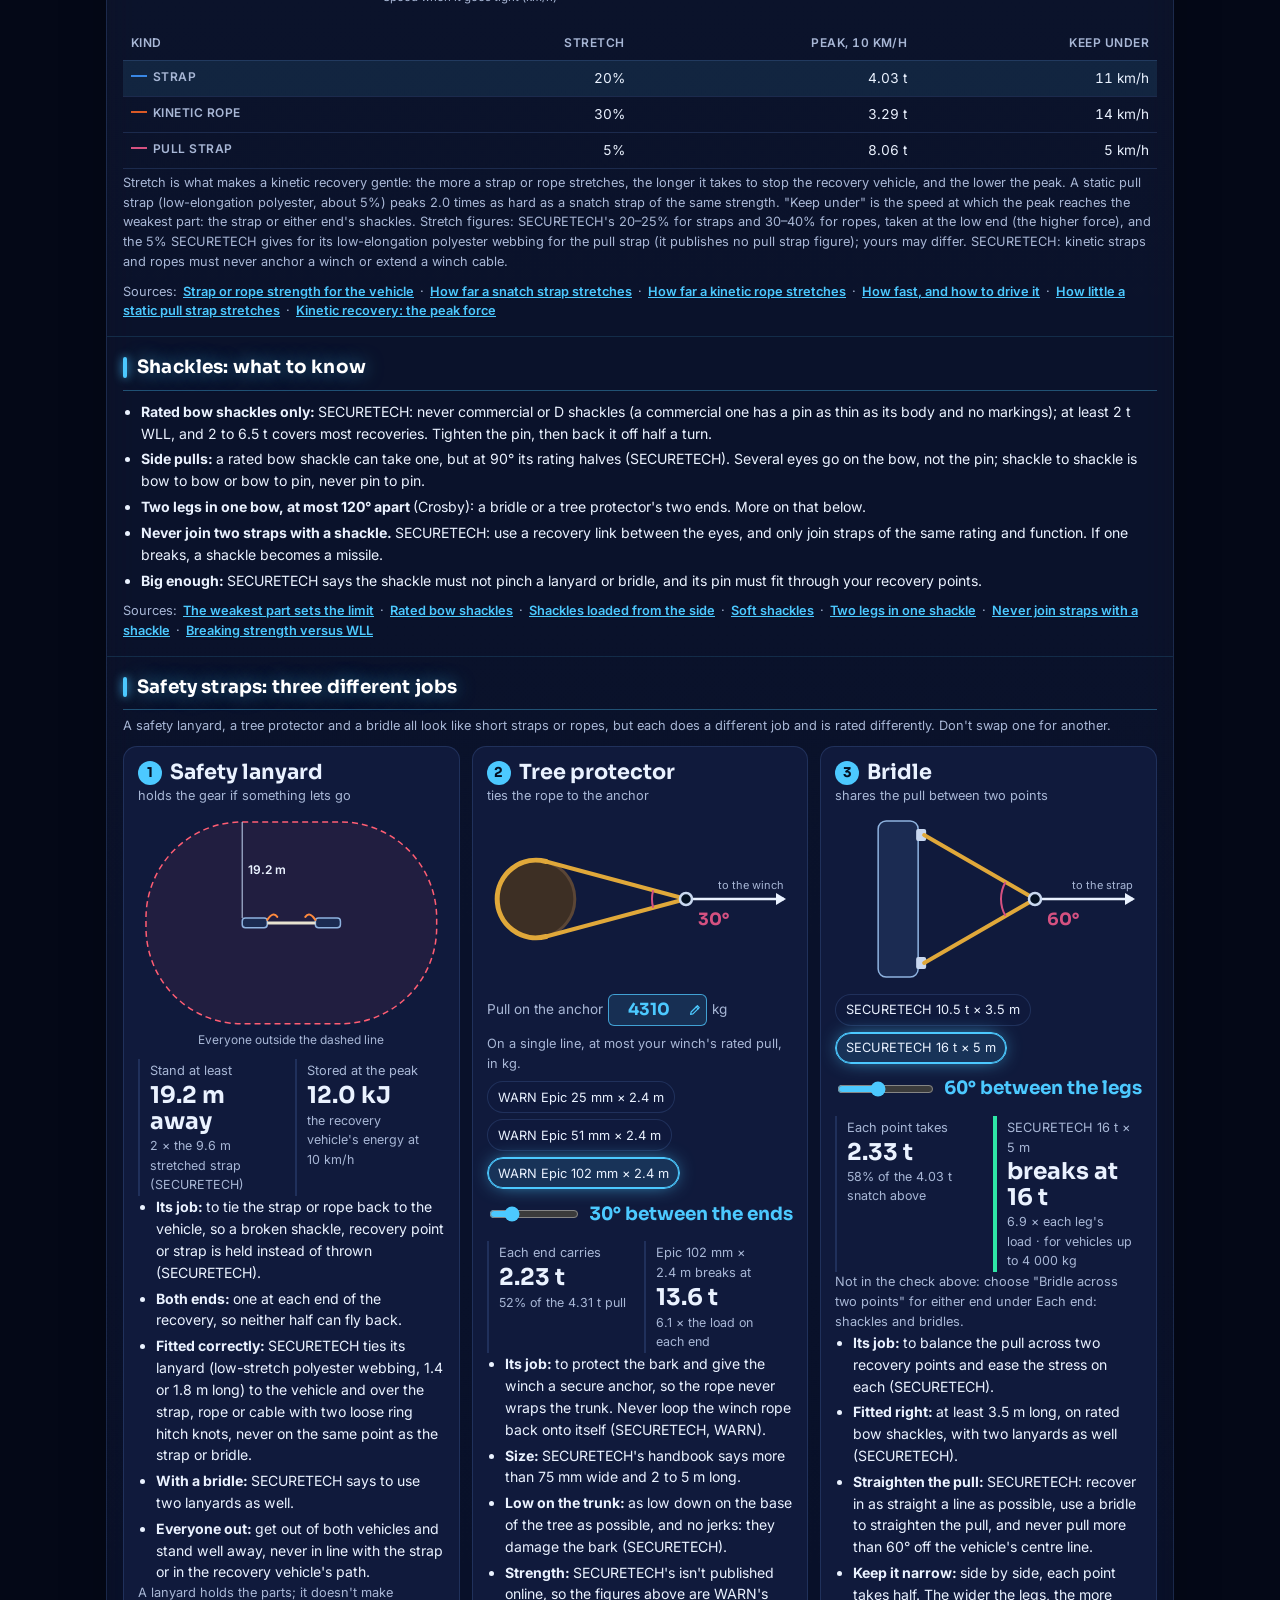
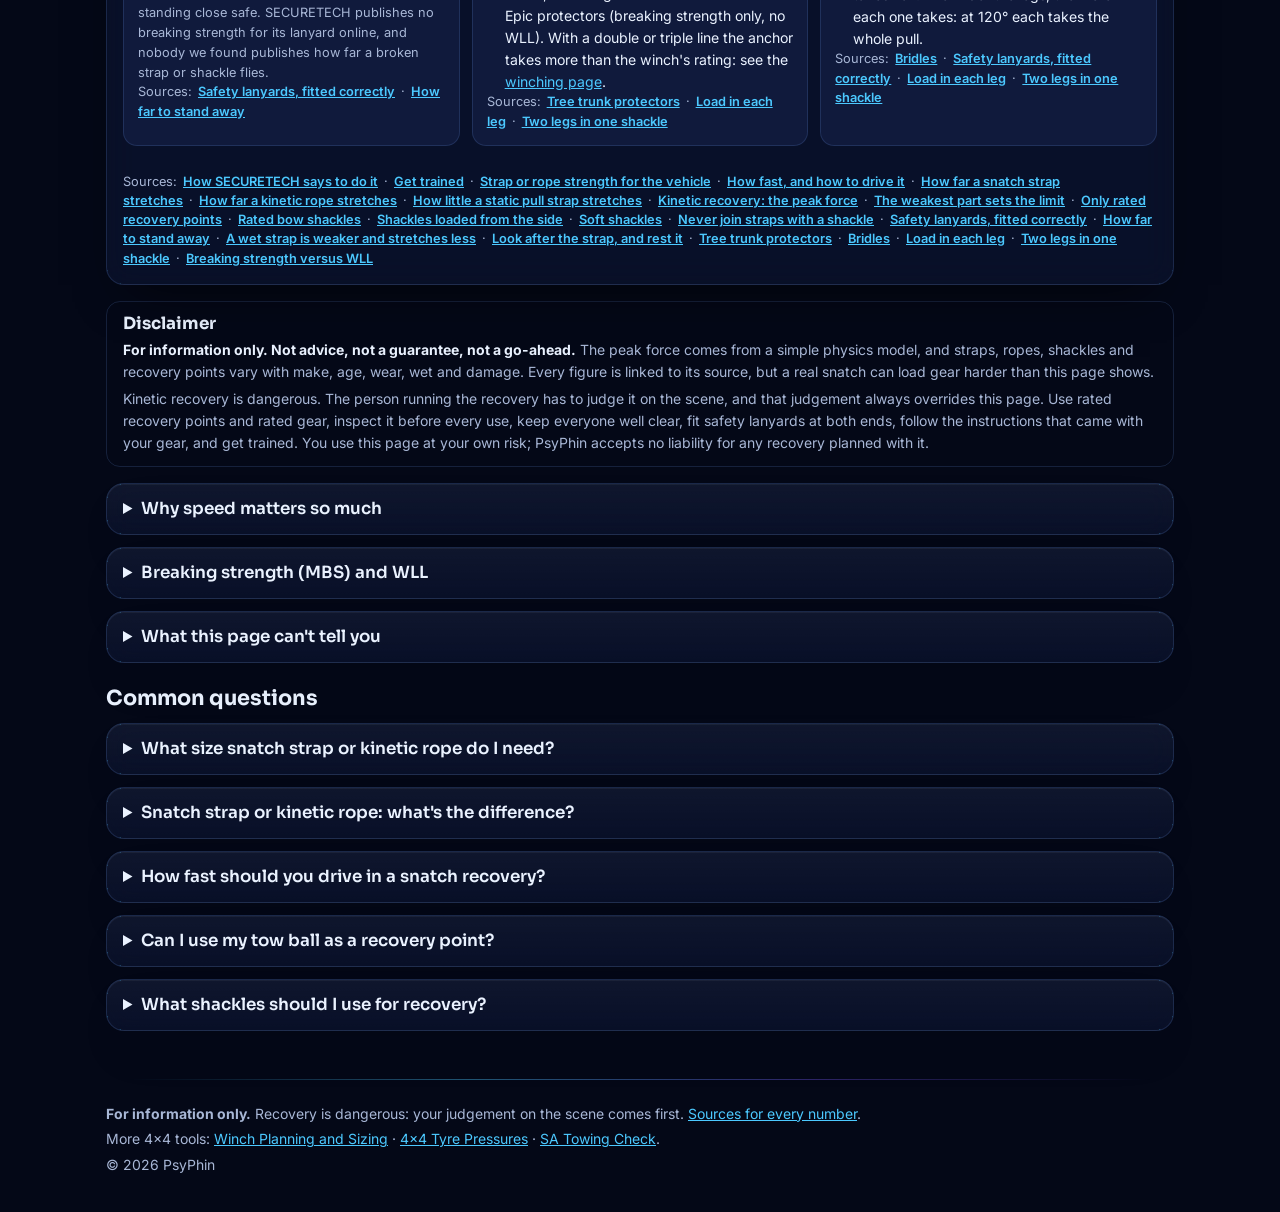
==== commit 101e06a1: "Deep space look: snatch hologram header, glass stage, still circuit board Restyles the page to match" ====
--- a/index.html
+++ b/index.html
@@ -1,5 +1,5 @@
 <!doctype html>
-<html lang="en-ZA">
+<html lang="en-ZA" data-circuit="still">
 <head>
   <meta charset="utf-8">
   <meta name="viewport" content="width=device-width, initial-scale=1">
@@ -35,20 +35,21 @@
   <meta property="og:description" content="What a snatch puts through your strap or kinetic rope and its shackles, and what safety lanyards, tree protectors and bridles are each for, with a source for every number. For information only: recovery is dangerous.">
   <meta property="og:image" content="https://psyphin.co.za/assets/img/projects/ropes-recovery-gear.jpg">
   <meta name="twitter:card" content="summary_large_image">
-  <meta name="theme-color" content="#020203">
+  <meta name="theme-color" content="#040817">
   <link rel="icon" href="favicon.ico" sizes="48x48">
   <link rel="icon" href="favicon-96x96.png" type="image/png" sizes="96x96">
   <link rel="icon" href="favicon-192x192.png" type="image/png" sizes="192x192">
   <link rel="apple-touch-icon" href="apple-touch-icon.png" sizes="180x180">
   <link rel="preconnect" href="https://fonts.googleapis.com">
   <link rel="preconnect" href="https://fonts.gstatic.com" crossorigin>
-  <link href="https://fonts.googleapis.com/css2?family=Inter:wght@400;500;600;700&family=Rajdhani:wght@600;700&display=swap" rel="stylesheet">
+  <link href="https://fonts.googleapis.com/css2?family=Inter:wght@400;500;600;700&family=Sora:wght@500;600;700&display=swap" rel="stylesheet">
   <link rel="stylesheet" href="css/style.css">
 </head>
 <body>
   <a class="skip-link" href="#main">Skip to content</a>
 
-  <header class="brand-bar">
+  <header class="brand-bar brand-bar--hero">
+    <canvas class="hero-fx" aria-hidden="true"></canvas>
     <div class="brand-nav">
       <a class="back-link" href="https://psyphin.co.za/#tools"><span class="back-link-arrow" aria-hidden="true">&larr;</span> <span class="back-link-label"><span class="back-link-more">More </span>PsyPhin tools</span> <span class="back-link-domain">psyphin.co.za</span></a>
       <nav class="nav" aria-label="Site">
@@ -291,6 +292,8 @@
   <script src="js/ui.js"></script>
   <script src="js/diagrams.js"></script>
   <script src="js/app.js"></script>
+  <script src="js/circuit.js"></script>
+  <script src="js/fx.js"></script>
 
   <!-- GoatCounter: cookie-free page-visit stats at https://psyphin.goatcounter.com/ (never sees form inputs) -->
   <!-- Shared with psyphin.co.za: prefix paths with the host so this site's "/" is counted separately -->
--- a/css/style.css
+++ b/css/style.css
@@ -1,29 +1,34 @@
 /* Ropes and Shackles. Colours follow psyphin.co.za (css/style.css there);
-   based on the SA Towing Check stylesheet, so the tools look the same. */
+   based on the SA Towing Check stylesheet, so the tools look the same: the navy
+   "deep space" look shared by every PsyPhin site since 2026-10-18. */
 :root {
-  --bg: #020203;
-  --surface: #111418;
-  --surface-2: #181c21;
-  --border: #262c33;
-  --text: #e6ebef;
-  --text-muted: #9aa4ae;
-  --accent: #3fb6ff;
-  --accent-strong: #1e8fff;
+  --bg: #040817;
+  --surface: #0b1330;
+  --surface-2: #101a3c;
+  --glass: rgba(11, 19, 48, 0.58);
+  --glass-2: rgba(16, 26, 60, 0.6);
+  --border: rgba(120, 170, 255, 0.16);
+  --text: #eaf2ff;
+  --text-muted: #a8b7d6;
+  --accent: #4cc9ff;
+  --accent-strong: #2f6bff;
+  --accent-glow: rgba(76, 201, 255, 0.35);
+  --violet: #7c5cff;
 
   /* anything the visitor can change: blue box, blue value, pencil (worked-out figures stay plain) */
   --input-bg: color-mix(in srgb, var(--accent) 12%, var(--surface-2));
   --input-border: color-mix(in srgb, var(--accent) 70%, var(--border));
-  --pencil: url("data:image/svg+xml,%3Csvg xmlns='http://www.w3.org/2000/svg' viewBox='0 0 16 16' fill='none' stroke='%233fb6ff' stroke-width='1.6' stroke-linecap='round' stroke-linejoin='round'%3E%3Cpath d='M11.2 2.3l2.5 2.5-8.4 8.4-3.2.7.7-3.2z'/%3E%3Cpath d='M9.6 3.9l2.5 2.5'/%3E%3C/svg%3E");
+  --pencil: url("data:image/svg+xml,%3Csvg xmlns='http://www.w3.org/2000/svg' viewBox='0 0 16 16' fill='none' stroke='%234cc9ff' stroke-width='1.6' stroke-linecap='round' stroke-linejoin='round'%3E%3Cpath d='M11.2 2.3l2.5 2.5-8.4 8.4-3.2.7.7-3.2z'/%3E%3Cpath d='M9.6 3.9l2.5 2.5'/%3E%3C/svg%3E");
 
   /* traffic light */
-  --pass: #4ade80;
-  --warn: #fbbf24;
-  --fail: #f87171;
-  --info: #3fb6ff;
-  --incomplete: #7b8590;
+  --pass: #2ee6a6;
+  --warn: #ffc857;
+  --fail: #ff5d73;
+  --info: #4cc9ff;
+  --incomplete: #7487ad;
 
   /* panel accents */
-  --legal: #3fb6ff;
+  --legal: #4cc9ff;
   --maker: #c084fc;
 
   /* chart series (validated for colour-blind separation on --surface-2) */
@@ -31,7 +36,7 @@
   --series-2: #d95926;
   --series-3: #9085e9;
   --series-4: #d55181;
-  --series-neutral: #7b8590;
+  --series-neutral: #7487ad;
 
   /* under construction banner */
   --construction: #fbbf24;
@@ -40,7 +45,7 @@
   --radius: 14px;
   --max-width: 1100px;
   --font-body: "Inter", system-ui, -apple-system, "Segoe UI", Roboto, sans-serif;
-  --font-display: "Rajdhani", "Segoe UI", system-ui, sans-serif;
+  --font-display: "Sora", "Inter", system-ui, sans-serif;
 }
 
 *,
@@ -62,22 +67,56 @@
   font-size: 1rem;
   line-height: 1.55;
   -webkit-font-smoothing: antialiased;
-}
-
-/* Faint circuit-trace pattern behind the top of the page, the same as
-   psyphin.co.za's (css/style.css there); it fades out downwards. */
+  overflow-x: hidden;
+}
+
+/* Fixed layers behind the whole page, the same on every PsyPhin site (change them
+   together): a glowing circuit board and slow-drifting pools of blue and violet
+   light. js/circuit.js (identical on every site) draws the circuit on two canvases
+   (.circuit-fx) and adds .fx-circuit to <html>, which hides the static fallback
+   tile in body::before. Here (owner's request, 2026-10-19) both are dimmer than
+   on the other sites and still: the pages set <html data-circuit="still">, so
+   circuit.js draws the board once with no pulses, and the light doesn't drift,
+   so nothing moves behind the text. */
+body::before,
+body::after {
+  content: "";
+  position: fixed;
+  inset: 0;
+  z-index: -1;
+  pointer-events: none;
+}
+
 body::before {
-  content: "";
-  position: absolute;
+  opacity: 0.5;
+  background-image: url("data:image/svg+xml,%3Csvg xmlns='http://www.w3.org/2000/svg' width='180' height='180' fill='none'%3E%3Cfilter id='g' filterUnits='userSpaceOnUse' x='-20' y='-20' width='220' height='220'%3E%3CfeGaussianBlur stdDeviation='1.8' result='b'/%3E%3CfeMerge%3E%3CfeMergeNode in='b'/%3E%3CfeMergeNode in='SourceGraphic'/%3E%3C/feMerge%3E%3C/filter%3E%3Cg filter='url(%23g)'%3E%3Cg stroke='%233fb6ff' stroke-opacity='0.18' stroke-width='1.1'%3E%3Cpath d='M0 40h46l18 18h44M108 58v42l18 18h54M24 180v-44l18-18h34M180 22h-34L124 0M76 118v-20l-14-14H0M146 180v-26l12-12h22'/%3E%3C/g%3E%3Cg stroke='%235cc8ff' stroke-opacity='0.38'%3E%3Ccircle cx='108' cy='58' r='2.6'/%3E%3Ccircle cx='76' cy='118' r='2.6'/%3E%3Ccircle cx='146' cy='22' r='2.6'/%3E%3Ccircle cx='146' cy='154' r='2.6'/%3E%3C/g%3E%3C/g%3E%3C/svg%3E");
+}
+
+.fx-circuit body::before {
+  display: none;
+}
+
+body::after {
+  z-index: -2;
+  inset: -20%;
+  background:
+    radial-gradient(38% 32% at 82% 8%, rgba(47, 107, 255, 0.18), transparent 70%),
+    radial-gradient(30% 28% at 10% 40%, rgba(124, 92, 255, 0.1), transparent 70%),
+    radial-gradient(34% 30% at 70% 85%, rgba(0, 180, 255, 0.07), transparent 70%);
+}
+
+.circuit-fx {
+  position: fixed;
   top: 0;
   left: 0;
-  right: 0;
-  height: 1100px;
   z-index: -1;
   pointer-events: none;
-  background-image: url("data:image/svg+xml,%3Csvg xmlns='http://www.w3.org/2000/svg' width='180' height='180' fill='none'%3E%3Cg stroke='%233fb6ff' stroke-opacity='0.09' stroke-width='1'%3E%3Cpath d='M0 40h46l18 18h44M108 58v42l18 18h54M24 180v-44l18-18h34M180 22h-34L124 0M76 118v-20l-14-14H0M146 180v-26l12-12h22'/%3E%3C/g%3E%3Cg fill='%233fb6ff' fill-opacity='0.16'%3E%3Ccircle cx='108' cy='58' r='2.2'/%3E%3Ccircle cx='76' cy='118' r='2.2'/%3E%3Ccircle cx='146' cy='22' r='2.2'/%3E%3Ccircle cx='146' cy='154' r='2.2'/%3E%3C/g%3E%3C/svg%3E");
-  -webkit-mask-image: linear-gradient(to bottom, #000 0%, rgba(0, 0, 0, 0.6) 45%, transparent 100%);
-  mask-image: linear-gradient(to bottom, #000 0%, rgba(0, 0, 0, 0.6) 45%, transparent 100%);
+  opacity: 0.5;
+}
+
+::selection {
+  background: rgba(76, 201, 255, 0.35);
+  color: #fff;
 }
 
 a {
@@ -151,9 +190,11 @@
   flex-wrap: wrap;
   gap: 4px 10px;
   padding: 8px 16px 8px 12px;
-  border: 1px solid rgba(61, 155, 255, 0.45);
+  border: 1px solid rgba(76, 201, 255, 0.35);
   border-radius: 999px;
-  background: rgba(61, 155, 255, 0.08);
+  background: rgba(10, 20, 52, 0.55);
+  -webkit-backdrop-filter: blur(10px);
+  backdrop-filter: blur(10px);
   color: var(--text);
   font-size: 15px;
   font-weight: 600;
@@ -175,9 +216,9 @@
 }
 
 .back-link:hover {
-  background: rgba(61, 155, 255, 0.16);
+  background: rgba(76, 201, 255, 0.14);
   border-color: var(--accent);
-  box-shadow: 0 0 18px rgba(61, 155, 255, 0.25);
+  box-shadow: 0 0 22px rgba(76, 201, 255, 0.3);
 }
 
 .back-link:hover .back-link-arrow {
@@ -387,7 +428,7 @@
 }
 
 .mode-button[aria-pressed="true"] {
-  color: #0b0d10;
+  color: #031022;
   background: var(--accent);
 }
 
@@ -757,7 +798,7 @@
 
 .button--primary {
   background: var(--accent);
-  color: #0b0d10;
+  color: #031022;
   border: 1px solid var(--accent);
 }
 
@@ -807,7 +848,7 @@
   height: 26px;
   border-radius: 50%;
   background: var(--tone);
-  color: #0b0d10;
+  color: #031022;
   font-weight: 700;
   font-size: 0.9rem;
   line-height: 1;
@@ -1509,23 +1550,52 @@
 
 
 /* ------------------------------------------------------------ header
-   The same header as fuel.psyphin.co.za (.brand-bar in its style.css):
-   black band with a blue glow, the PsyPhin logo, a blue eyebrow, the title
-   and a one-line description. Keep the three in step. */
+   The same header as fuel.psyphin.co.za (.brand-bar in its style.css): navy
+   band with blue/violet glow and a glowing bottom edge, the PsyPhin logo, a cyan
+   eyebrow, the title and a one-line description. Here js/fx.js draws the winching
+   hologram on canvas.hero-fx behind it. Keep the sites in step. */
 .brand-bar {
   position: relative;
+  overflow: hidden;
+  isolation: isolate;
   background:
-    radial-gradient(ellipse 60% 120% at 100% 0%, rgba(61, 155, 255, 0.18), transparent 60%),
-    #000000;
+    radial-gradient(ellipse 55% 90% at 82% 40%, rgba(47, 107, 255, 0.22), transparent 65%),
+    radial-gradient(ellipse 40% 70% at 0% 0%, rgba(124, 92, 255, 0.14), transparent 60%),
+    linear-gradient(180deg, #030614, rgba(3, 6, 20, 0.72));
   color: #ffffff;
-  border-bottom: 1px solid rgba(61, 155, 255, 0.35);
   padding-top: env(safe-area-inset-top, 0px);
+}
+
+/* Glowing line along the bottom edge, with a spark running along it. */
+.brand-bar::after {
+  content: "";
+  position: absolute;
+  left: 0;
+  right: 0;
+  bottom: 0;
+  height: 1px;
+  background:
+    linear-gradient(90deg, transparent 0 40%, rgba(255, 255, 255, 0.95) 50%, transparent 60% 100%) no-repeat,
+    linear-gradient(90deg, transparent, rgba(76, 201, 255, 0.7) 30%, rgba(124, 92, 255, 0.7) 70%, transparent);
+  background-size: 30% 100%, 100% 100%;
+  background-position: -40% 0, 0 0;
+  box-shadow: 0 0 14px rgba(76, 201, 255, 0.55);
+}
+
+.hero-fx {
+  position: absolute;
+  inset: 0;
+  z-index: -1;
+  width: 100%;
+  height: 100%;
+  display: block;
+  pointer-events: none;
 }
 
 .brand-nav {
   max-width: 1120px;
   margin: 0 auto;
-  padding: 12px 20px 0;
+  padding: 14px 20px 0;
   display: flex;
   align-items: center;
   justify-content: space-between;
@@ -1543,6 +1613,17 @@
   gap: 20px 28px;
 }
 
+/* A taller header with room on the right for the winching hologram. */
+.brand-bar--hero .brand-inner {
+  min-height: 330px;
+  padding-top: 28px;
+  padding-bottom: 48px;
+}
+
+.brand-bar--hero .brand-text {
+  flex: 0 1 560px;
+}
+
 .brand-logo-link {
   flex-shrink: 0;
   display: block;
@@ -1550,14 +1631,16 @@
 }
 
 .brand-logo-link:focus-visible {
-  outline: 2px solid #3d9bff;
+  outline: 2px solid var(--accent);
   outline-offset: 3px;
 }
 
+/* The logo sits on black; "lighten" drops the black so it floats on the navy. */
 .brand-logo {
   width: 168px;
   height: auto;
   display: block;
+  mix-blend-mode: lighten;
 }
 
 .brand-text {
@@ -1565,30 +1648,56 @@
   min-width: 0;
 }
 
+.brand-text > * {
+  animation: rise 0.9s cubic-bezier(0.2, 0.8, 0.2, 1) both;
+}
+
+.brand-text > :nth-child(2) { animation-delay: 0.08s; }
+.brand-text > :nth-child(3) { animation-delay: 0.16s; }
+
+@keyframes rise {
+  from { opacity: 0; transform: translateY(14px); }
+}
+
 .brand-eyebrow {
-  margin: 0 0 6px;
+  display: inline-flex;
+  align-items: center;
+  gap: 10px;
+  margin: 0 0 10px;
   font-family: var(--font-body);
   font-size: 12px;
   font-weight: 600;
-  letter-spacing: 0.12em;
+  letter-spacing: 0.22em;
   text-transform: uppercase;
-  color: #3d9bff;
+  color: var(--accent);
+}
+
+.brand-eyebrow::before {
+  content: "";
+  width: 28px;
+  height: 1px;
+  background: linear-gradient(90deg, transparent, var(--accent));
+  box-shadow: 0 0 8px var(--accent);
 }
 
 .brand-bar h1,
 .brand-title {
-  margin: 0 0 8px;
-  font-family: var(--font-body);
-  font-size: clamp(24px, 3.2vw, 34px);
-  line-height: 1.15;
-  font-weight: 700;
+  margin: 0 0 12px;
+  font-family: var(--font-display);
+  font-size: clamp(26px, 3.6vw, 40px);
+  line-height: 1.12;
+  font-weight: 600;
   letter-spacing: -0.02em;
   color: #ffffff;
+  background: linear-gradient(100deg, #ffffff 0%, #d6ecff 40%, #7fd6ff 75%, #8f7bff 100%);
+  -webkit-background-clip: text;
+  background-clip: text;
+  -webkit-text-fill-color: transparent;
 }
 
 .brand-bar .subtitle {
   margin: 0;
-  color: #a9b4c2;
+  color: var(--text-muted);
   max-width: 62ch;
   font-size: 15px;
   line-height: 1.6;
@@ -1604,6 +1713,12 @@
     gap: 14px 18px;
   }
 
+  .brand-bar--hero .brand-inner {
+    min-height: 0;
+    padding-top: 16px;
+    padding-bottom: 28px;
+  }
+
   .brand-logo {
     width: 112px;
   }
@@ -1619,10 +1734,13 @@
 
 @media print {
   .brand-bar,
-  body::before {
+  body::before,
+  body::after,
+  .circuit-fx {
     display: none;
   }
 }
+
 
 /* ============================================================ Shared tool parts (as on the winching page) */
 
@@ -1720,7 +1838,7 @@
 /* ------------------------------------------------------------ scene */
 .scene {
   position: relative;
-  background: #0a0e13;
+  background: #060c22;
 }
 
 .scene-pic {
@@ -1749,7 +1867,7 @@
   gap: 2px;
   padding: 7px 10px 8px;
   border-radius: 12px;
-  background: rgba(10, 14, 19, 0.82);
+  background: rgba(6, 12, 32, 0.82);
   border: 1px solid var(--accent);
   box-shadow: 0 6px 22px rgba(0, 0, 0, 0.45);
   backdrop-filter: blur(4px);
@@ -1890,7 +2008,7 @@
 
 .chip[aria-checked="true"] {
   border-color: var(--accent);
-  background: rgba(63, 182, 255, 0.12);
+  background: rgba(76, 201, 255, 0.12);
   box-shadow: inset 0 0 0 1px var(--accent);
 }
 
@@ -1935,7 +2053,7 @@
 
 .seg button[aria-checked="true"] {
   background: var(--accent);
-  color: #0b0d10;
+  color: #031022;
   font-weight: 600;
 }
 
@@ -1987,7 +2105,7 @@
   font: inherit;
   font-size: 0.9rem;
   font-weight: 600;
-  color: #0b0d10;
+  color: #031022;
   background: var(--accent);
   border: 0;
   border-radius: 10px;
@@ -2033,7 +2151,7 @@
 
 .bal-seg:first-child { border-radius: 4px 0 0 4px; }
 .bal-seg:last-of-type { border-radius: 0 4px 4px 0; }
-.bal-winch { background: #e6ebef; border-radius: 4px !important; }
+.bal-winch { background: var(--text); border-radius: 4px !important; }
 
 .bal-tick {
   position: absolute;
@@ -2119,7 +2237,7 @@
 
 .pick[aria-checked="true"] {
   border-color: var(--accent);
-  background: rgba(63, 182, 255, 0.1);
+  background: rgba(76, 201, 255, 0.1);
   box-shadow: inset 0 0 0 1px var(--accent);
 }
 
@@ -2258,7 +2376,7 @@
   font: inherit;
   font-weight: 700;
   font-size: 0.95rem;
-  color: #0b0d10;
+  color: #031022;
   background: var(--accent);
   border: 0;
   border-radius: 999px;
@@ -2382,24 +2500,24 @@
 .tone-fail { --tone: var(--fail); }
 
 /* ------------------------------------------------------------ the scene: two vehicles and a strap */
-.sc-hill { fill: #121a22; }
-.sc-hill--near { fill: #0f161d; }
-.sc-body { fill: #2c3a48; stroke: #8fa3b5; stroke-width: 2; stroke-linejoin: round; }
-.sc-rec .sc-body { fill: #34404c; }
-.sc-glass { fill: #12202c; stroke: #6f8597; stroke-width: 1.5; }
-.sc-rack { fill: #6f8597; }
-.sc-bar { fill: #3b4652; stroke: #8fa3b5; stroke-width: 1.5; }
-.sc-tyre { fill: #121417; stroke: #2b2f34; stroke-width: 3; }
-.sc-rim { fill: #4b5560; }
-.sc-spoke { stroke: #1d2228; stroke-width: 3; }
-.sc-hub { fill: #c8d1da; }
+.sc-hill { fill: #0c1636; }
+.sc-hill--near { fill: #091230; }
+.sc-body { fill: #1b2b52; stroke: #8fb3e0; stroke-width: 2; stroke-linejoin: round; }
+.sc-rec .sc-body { fill: #24365e; }
+.sc-glass { fill: #0d1a3a; stroke: #6f8fc0; stroke-width: 1.5; }
+.sc-rack { fill: #6f8fc0; }
+.sc-bar { fill: #2b3c66; stroke: #8fb3e0; stroke-width: 1.5; }
+.sc-tyre { fill: #0a0f22; stroke: #2a3352; stroke-width: 3; }
+.sc-rim { fill: #3e4c72; }
+.sc-spoke { stroke: #182040; stroke-width: 3; }
+.sc-hub { fill: #c9d8f0; }
 .sc-edge { stroke: #d6b07a; stroke-width: 2.5; }
 .sc-strap { fill: none; stroke-linecap: round; stroke-linejoin: round; }
 .sc--strap .sc-strap { stroke: #e8e2d0; stroke-width: 6; }
 .sc--kinetic .sc-strap { stroke: #e0a83a; stroke-width: 5; stroke-dasharray: 2 1.5; }
 .sc--static .sc-strap { stroke: #7fb0de; stroke-width: 2.6; }
 .sc-lanyard { fill: none; stroke: #ff8a3d; stroke-width: 3.2; stroke-linecap: round; }
-.sc-shackle { fill: none; stroke: #c8d1da; stroke-width: 2.5; }
+.sc-shackle { fill: none; stroke: #c9d8f0; stroke-width: 2.5; }
 .sc-tag { fill: #1a1405; font-family: var(--font-display); font-weight: 700; font-size: 20px; }
 .sc-gear { fill: #1a1405; font-family: var(--font-body); font-size: 14px; font-weight: 600; }
 @media (max-width: 560px) {
@@ -2462,7 +2580,7 @@
 .fix-note { margin: 10px 0 0; font-weight: 500; }
 
 /* balance: the peak force against each limit */
-.bal-limit { background: #e6ebef; border-radius: 4px !important; }
+.bal-limit { background: var(--text); border-radius: 4px !important; }
 .bal-limit.lim-shackle { background: var(--series-3); }
 .bal-limit.lim-point { background: var(--series-neutral); }
 .bal-limit.lim-bridle { background: var(--series-4); }
@@ -2489,7 +2607,7 @@
 .ga-needle { fill: var(--text); transform-box: view-box; transform-origin: 110px 112px; transform: rotate(-90deg); }
 .ga-peak { stroke: var(--text); stroke-width: 2; transform-box: view-box; transform-origin: 110px 112px; }
 .ga-mark { stroke-width: 3.5; stroke-linecap: round; }
-.ga-mark.lim-mbs { stroke: #e6ebef; }
+.ga-mark.lim-mbs { stroke: var(--text); }
 .ga-mark.lim-shackle { stroke: var(--series-3); }
 .ga-mark.lim-point { stroke: var(--series-neutral); }
 .ga-mark.lim-bridle { stroke: var(--series-4); }
@@ -2506,7 +2624,7 @@
 
 .gauge-legend li { display: flex; align-items: center; gap: 6px; }
 .gl-key { width: 14px; height: 3.5px; border-radius: 2px; flex: none; }
-.gl-key.lim-mbs { background: #e6ebef; }
+.gl-key.lim-mbs { background: var(--text); }
 .gl-key.lim-shackle { background: var(--series-3); }
 .gl-key.lim-point { background: var(--series-neutral); }
 .gl-key.lim-bridle { background: var(--series-4); }
@@ -2514,7 +2632,7 @@
 .play-slow { margin: 0; }
 
 .ch-line--force { stroke: var(--series-2); stroke-width: 2.5; }
-.ch-line--mbs { stroke: #e6ebef; stroke-dasharray: 7 5; stroke-width: 1.5; }
+.ch-line--mbs { stroke: var(--text); stroke-dasharray: 7 5; stroke-width: 1.5; }
 .ch-line--shackle { stroke: var(--series-3); stroke-dasharray: 7 5; stroke-width: 1.5; }
 .ch-line--point { stroke: var(--series-neutral); stroke-dasharray: 3 4; stroke-width: 1.5; }
 .ch-line--bridle { stroke: var(--series-4); stroke-dasharray: 2 3; stroke-width: 1.5; }
@@ -2527,7 +2645,7 @@
 .ch-dot.ch-line--static { fill: var(--series-4); }
 
 .key--force { border-color: var(--series-2); }
-.key--mbs { border-color: #e6ebef; border-top-style: dashed; }
+.key--mbs { border-color: var(--text); border-top-style: dashed; }
 .key--shackle { border-color: var(--series-3); border-top-style: dashed; }
 .key--point { border-color: var(--series-neutral); border-top-style: dotted; }
 .key--bridle { border-color: var(--series-4); border-top-style: dotted; }
@@ -2557,7 +2675,7 @@
 .rg-band--strap { background: color-mix(in srgb, var(--series-1) 75%, transparent); }
 .rg-band--kinetic { background: color-mix(in srgb, var(--series-2) 75%, transparent); }
 .rg-band--heavy { background: repeating-linear-gradient(45deg, color-mix(in srgb, var(--series-2) 40%, transparent) 0 4px, transparent 4px 8px); }
-.rg-you { position: absolute; top: -5px; bottom: -5px; width: 3px; margin-left: -1.5px; background: #e6ebef; border-radius: 2px; transition: left 0.5s; }
+.rg-you { position: absolute; top: -5px; bottom: -5px; width: 3px; margin-left: -1.5px; background: var(--text); border-radius: 2px; transition: left 0.5s; }
 .rg-val { font-family: var(--font-display); font-size: 1.05rem; text-align: right; font-variant-numeric: tabular-nums; }
 
 @media (max-width: 560px) {
@@ -2592,7 +2710,7 @@
 }
 
 .end-tab:hover { border-color: var(--text-muted); }
-.end-tab[aria-checked="true"] { box-shadow: inset 0 0 0 2px var(--accent); background: rgba(63, 182, 255, 0.08); }
+.end-tab[aria-checked="true"] { box-shadow: inset 0 0 0 2px var(--accent); background: rgba(76, 201, 255, 0.08); }
 .end-tab:focus-visible { outline: 2px solid var(--accent); outline-offset: 2px; }
 .end-tab-name { font-family: var(--font-display); font-weight: 700; font-size: 1.05rem; }
 .end-tab-sub { color: var(--text-muted); font-size: 0.8rem; }
@@ -2633,8 +2751,8 @@
 .ctl--side { flex: 1 1 340px; max-width: 520px; }
 .ctl--point .mini-field input { width: calc(4.6em + 22px); }
 .shackle-svg { display: block; width: 64px; height: 64px; }
-.sv-bow { fill: none; stroke: #c8d1da; stroke-width: 6; stroke-linecap: round; }
-.sv-pin { fill: #8a96a3; }
+.sv-bow { fill: none; stroke: #c9d8f0; stroke-width: 6; stroke-linecap: round; }
+.sv-pin { fill: #8b9cc2; }
 .sv-inline { stroke: var(--text-muted); stroke-width: 1.2; stroke-dasharray: 3 3; }
 .sv-line { stroke: var(--series-2); stroke-width: 3; }
 .sv-head { fill: var(--series-2); }
@@ -2667,7 +2785,7 @@
 }
 
 .sk:hover { border-color: var(--text-muted); border-left-color: var(--tone); }
-.sk[aria-checked="true"] { box-shadow: inset 0 0 0 2px var(--accent); background: rgba(63, 182, 255, 0.08); }
+.sk[aria-checked="true"] { box-shadow: inset 0 0 0 2px var(--accent); background: rgba(76, 201, 255, 0.08); }
 .sk:focus-visible { outline: 2px solid var(--accent); outline-offset: 2px; }
 .sk--pass { --tone: var(--pass); }
 .sk--fail { --tone: var(--fail); }
@@ -2717,7 +2835,7 @@
   height: 24px;
   border-radius: 50%;
   background: var(--accent);
-  color: #0b0d10;
+  color: #031022;
   font-size: 0.85rem;
   align-self: center;
 }
@@ -2739,7 +2857,7 @@
 
 .so-svg { display: block; max-width: 100%; height: auto; }
 .so-zone { fill: color-mix(in srgb, var(--fail) 7%, transparent); stroke: var(--fail); stroke-width: 1.5; stroke-dasharray: 6 4; }
-.so-veh { fill: #2c3a48; stroke: #8fa3b5; stroke-width: 1.5; }
+.so-veh { fill: #1b2b52; stroke: #8fb3e0; stroke-width: 1.5; }
 .so-strap { stroke: #e8e2d0; stroke-width: 3; }
 .so-lanyard { fill: none; stroke: #ff8a3d; stroke-width: 2; stroke-linecap: round; }
 .so-dim { stroke: var(--text-muted); stroke-width: 1.2; }
@@ -2751,11 +2869,11 @@
 .vv-strap { stroke: #e0a83a; stroke-width: 4; stroke-linecap: round; fill: none; }
 .vv-strap--wrap { stroke-width: 5; }
 .vv-strap.is-over { stroke: var(--fail); }
-.vv-pull { stroke: #e6ebef; stroke-width: 2.4; }
-.vv-head { fill: #e6ebef; }
-.vv-veh { fill: #2c3a48; stroke: #8fa3b5; stroke-width: 1.5; }
-.vv-point { fill: #c8d1da; }
-.vv-shackle { fill: #0b0d10; stroke: #c8d1da; stroke-width: 2.5; }
+.vv-pull { stroke: var(--text); stroke-width: 2.4; }
+.vv-head { fill: var(--text); }
+.vv-veh { fill: #1b2b52; stroke: #8fb3e0; stroke-width: 1.5; }
+.vv-point { fill: #c9d8f0; }
+.vv-shackle { fill: #031022; stroke: #c9d8f0; stroke-width: 2.5; }
 .vv-arc { fill: none; stroke: var(--series-4); stroke-width: 2; }
 .vv-arc.is-over { stroke: var(--fail); }
 .vv-angle { fill: var(--series-4); font-family: var(--font-display); font-weight: 700; font-size: 17px; }
@@ -2804,7 +2922,7 @@
   height: 20px;
   border-radius: 50%;
   background: var(--fail);
-  color: #0b0d10;
+  color: #031022;
   font-size: 0.85rem;
 }
 
@@ -2821,6 +2939,278 @@
 .rg-sw--under { background: color-mix(in srgb, var(--fail) 35%, transparent); }
 .rg-sw--low { background: color-mix(in srgb, var(--warn) 55%, transparent); }
 .rg-sw--rec { background: color-mix(in srgb, var(--pass) 55%, transparent); }
-.rg-key-you { display: inline-block; width: 3px; height: 14px; margin-right: 8px; background: #e6ebef; border-radius: 2px; }
+.rg-key-you { display: inline-block; width: 3px; height: 14px; margin-right: 8px; background: var(--text); border-radius: 2px; }
 .rg-legend { margin-top: 6px; }
 .speed-hint { margin: 4px 0 0; }
+
+/* ------------------------------------------------------------ deep space finish
+   Screen only, so the print sheet keeps its plain light layout. The same finish
+   as the towing checker and the winching page: a glass stage with HUD corner brackets, defined part
+   headings with a glowing rule, the verdict lit in its colour, gradient controls
+   and focus glow. Nothing here moves on its own: the background is still
+   (<html data-circuit="still">) and the only continuous animation is the header
+   hologram (js/fx.js). The explainers fade in once as they scroll into view.
+   Everything stops under prefers-reduced-motion (end of file). */
+@media screen {
+  /* -------- glass */
+  .stage,
+  .explainer {
+    background: linear-gradient(180deg, rgba(255, 255, 255, 0.035), rgba(255, 255, 255, 0.008)), var(--glass);
+    -webkit-backdrop-filter: blur(14px) saturate(140%);
+    backdrop-filter: blur(14px) saturate(140%);
+    box-shadow: 0 24px 48px -24px rgba(0, 0, 0, 0.7), inset 0 1px 0 rgba(255, 255, 255, 0.05);
+  }
+
+  .try-chip,
+  .chip,
+  .seg,
+  .verdict,
+  .pick,
+  .gear-item,
+  .gauge-box,
+  .size,
+  .your-winch,
+  .tree-draw {
+    background-color: var(--glass-2);
+  }
+
+  .stage {
+    position: relative;
+  }
+
+  .explainer {
+    position: relative;
+    border-radius: 18px;
+  }
+
+  /* -------- HUD corner brackets */
+  .stage::after,
+  .explainer::after {
+    content: "";
+    position: absolute;
+    inset: 0;
+    border-radius: inherit;
+    pointer-events: none;
+    --c: rgba(76, 201, 255, 0.75);
+    background:
+      linear-gradient(var(--c), var(--c)) top left / 14px 1px,
+      linear-gradient(var(--c), var(--c)) top left / 1px 14px,
+      linear-gradient(var(--c), var(--c)) top right / 14px 1px,
+      linear-gradient(var(--c), var(--c)) top right / 1px 14px,
+      linear-gradient(var(--c), var(--c)) bottom left / 14px 1px,
+      linear-gradient(var(--c), var(--c)) bottom left / 1px 14px,
+      linear-gradient(var(--c), var(--c)) bottom right / 14px 1px,
+      linear-gradient(var(--c), var(--c)) bottom right / 1px 14px;
+    background-repeat: no-repeat;
+    filter: drop-shadow(0 0 4px rgba(76, 201, 255, 0.8));
+    opacity: 0.7;
+    transition: opacity 0.3s;
+  }
+
+  .explainer:hover::after {
+    opacity: 1;
+  }
+
+  /* -------- the stage's parts: defined headings with a glowing rule */
+  .part {
+    border-top-color: rgba(76, 201, 255, 0.14);
+  }
+
+  .part-label {
+    display: flex;
+    align-items: center;
+    gap: 10px;
+    font-size: 1.15rem;
+    font-weight: 700;
+    letter-spacing: 0.01em;
+    color: #fff;
+    padding-bottom: 8px;
+    border-bottom: 1px solid rgba(76, 201, 255, 0.35);
+    text-shadow: 0 0 18px rgba(76, 201, 255, 0.55);
+  }
+
+  .part-label::before {
+    content: "";
+    flex: none;
+    width: 4px;
+    height: 1.1em;
+    border-radius: 2px;
+    background: var(--accent);
+    box-shadow: 0 0 10px var(--accent);
+  }
+
+  .ctl-label,
+  .box-title,
+  .try-label {
+    color: color-mix(in srgb, var(--accent) 55%, var(--text-muted));
+    letter-spacing: 0.12em;
+  }
+
+  .explainer summary {
+    font-size: 1.05rem;
+    font-weight: 600;
+    transition: color 0.2s, text-shadow 0.2s;
+  }
+
+  .explainer summary:hover {
+    text-shadow: 0 0 12px var(--accent-glow);
+  }
+
+  .explainer[open] > :not(summary) {
+    animation: open-down 0.35s ease;
+  }
+
+  @keyframes open-down {
+    from { opacity: 0; transform: translateY(-4px); }
+  }
+
+  .nav a {
+    font-size: 0.85rem;
+    font-weight: 500;
+    letter-spacing: 0.14em;
+    text-transform: uppercase;
+    transition: color 0.2s, text-shadow 0.2s;
+  }
+
+  .nav a[aria-current="page"],
+  .nav a:hover {
+    text-shadow: 0 0 12px var(--accent-glow);
+  }
+
+  /* -------- the scene: a lit frame */
+  .scene {
+    box-shadow: inset 0 -1px 0 rgba(76, 201, 255, 0.25);
+  }
+
+  .scene-field {
+    -webkit-backdrop-filter: blur(6px);
+    backdrop-filter: blur(6px);
+    box-shadow: 0 0 22px -10px var(--accent);
+  }
+
+  /* -------- verdict: lit in its colour */
+  .verdict {
+    box-shadow: inset 6px 0 22px -12px var(--tone), 0 0 34px -18px var(--tone);
+  }
+
+  .verdict-head {
+    font-size: 1.3rem;
+    font-weight: 600;
+    text-shadow: 0 0 22px color-mix(in srgb, var(--tone) 45%, transparent);
+  }
+
+  .status-icon {
+    box-shadow: 0 0 12px -1px var(--tone);
+  }
+
+  .your-winch {
+    box-shadow: inset 4px 0 18px -10px var(--tone), 0 0 26px -16px var(--tone);
+  }
+
+  /* -------- controls */
+  .try-chip,
+  .chip,
+  .pick {
+    transition: border-color 0.2s, box-shadow 0.25s, background-color 0.2s;
+  }
+
+  .try-chip:hover,
+  .chip:hover,
+  .pick:hover {
+    border-color: var(--accent);
+    box-shadow: 0 0 18px -6px var(--accent);
+  }
+
+  .chip[aria-checked="true"] {
+    background: rgba(76, 201, 255, 0.14);
+    box-shadow: inset 0 0 0 1px var(--accent), 0 0 20px -6px var(--accent);
+  }
+
+  .seg button[aria-checked="true"],
+  .play-button {
+    color: #031022;
+    background: linear-gradient(100deg, var(--accent-strong), var(--accent));
+    box-shadow: 0 0 20px -4px rgba(76, 201, 255, 0.6), inset 0 1px 0 rgba(255, 255, 255, 0.35);
+  }
+
+  .play-button {
+    position: relative;
+    overflow: hidden;
+    transition: box-shadow 0.2s;
+  }
+
+  .play-button:hover {
+    background: linear-gradient(100deg, var(--accent-strong), var(--accent));
+    box-shadow: 0 0 0 1px rgba(76, 201, 255, 0.5), 0 10px 36px -6px rgba(76, 201, 255, 0.75);
+  }
+
+  /* a sheen sweeps across on hover */
+  .play-button::before {
+    content: "";
+    position: absolute;
+    top: 0;
+    bottom: 0;
+    left: -60%;
+    width: 40%;
+    background: linear-gradient(100deg, transparent, rgba(255, 255, 255, 0.45), transparent);
+    transform: skewX(-20deg);
+    transition: left 0.6s ease;
+    pointer-events: none;
+  }
+
+  .play-button:hover::before {
+    left: 120%;
+  }
+
+  /* -------- entries glow when they have focus */
+  input[type="number"],
+  input[type="text"],
+  select {
+    transition: border-color 0.2s, box-shadow 0.25s;
+  }
+
+  input[type="number"]:focus,
+  input[type="text"]:focus,
+  select:focus {
+    box-shadow: 0 0 0 3px rgba(76, 201, 255, 0.18), 0 0 22px -4px var(--accent);
+  }
+
+  /* -------- fade-ins (explainers) */
+  .fx-reveal .explainer {
+    opacity: 0;
+    transform: translateY(16px);
+    transition: opacity 0.7s ease, transform 0.7s cubic-bezier(0.2, 0.8, 0.2, 1);
+  }
+
+  .fx-reveal .explainer.is-visible {
+    opacity: 1;
+    transform: none;
+  }
+
+  /* -------- footer */
+  .site-footer {
+    position: relative;
+    border-top: 0;
+  }
+
+  .site-footer::before {
+    content: "";
+    position: absolute;
+    top: 0;
+    left: 10%;
+    right: 10%;
+    height: 1px;
+    background: linear-gradient(90deg, transparent, rgba(76, 201, 255, 0.4), rgba(124, 92, 255, 0.35), transparent);
+  }
+}
+
+@media (prefers-reduced-motion: reduce) {
+  .brand-text > *,
+  .explainer[open] > :not(summary) {
+    animation: none !important;
+  }
+
+  .play-button::before {
+    display: none;
+  }
+}
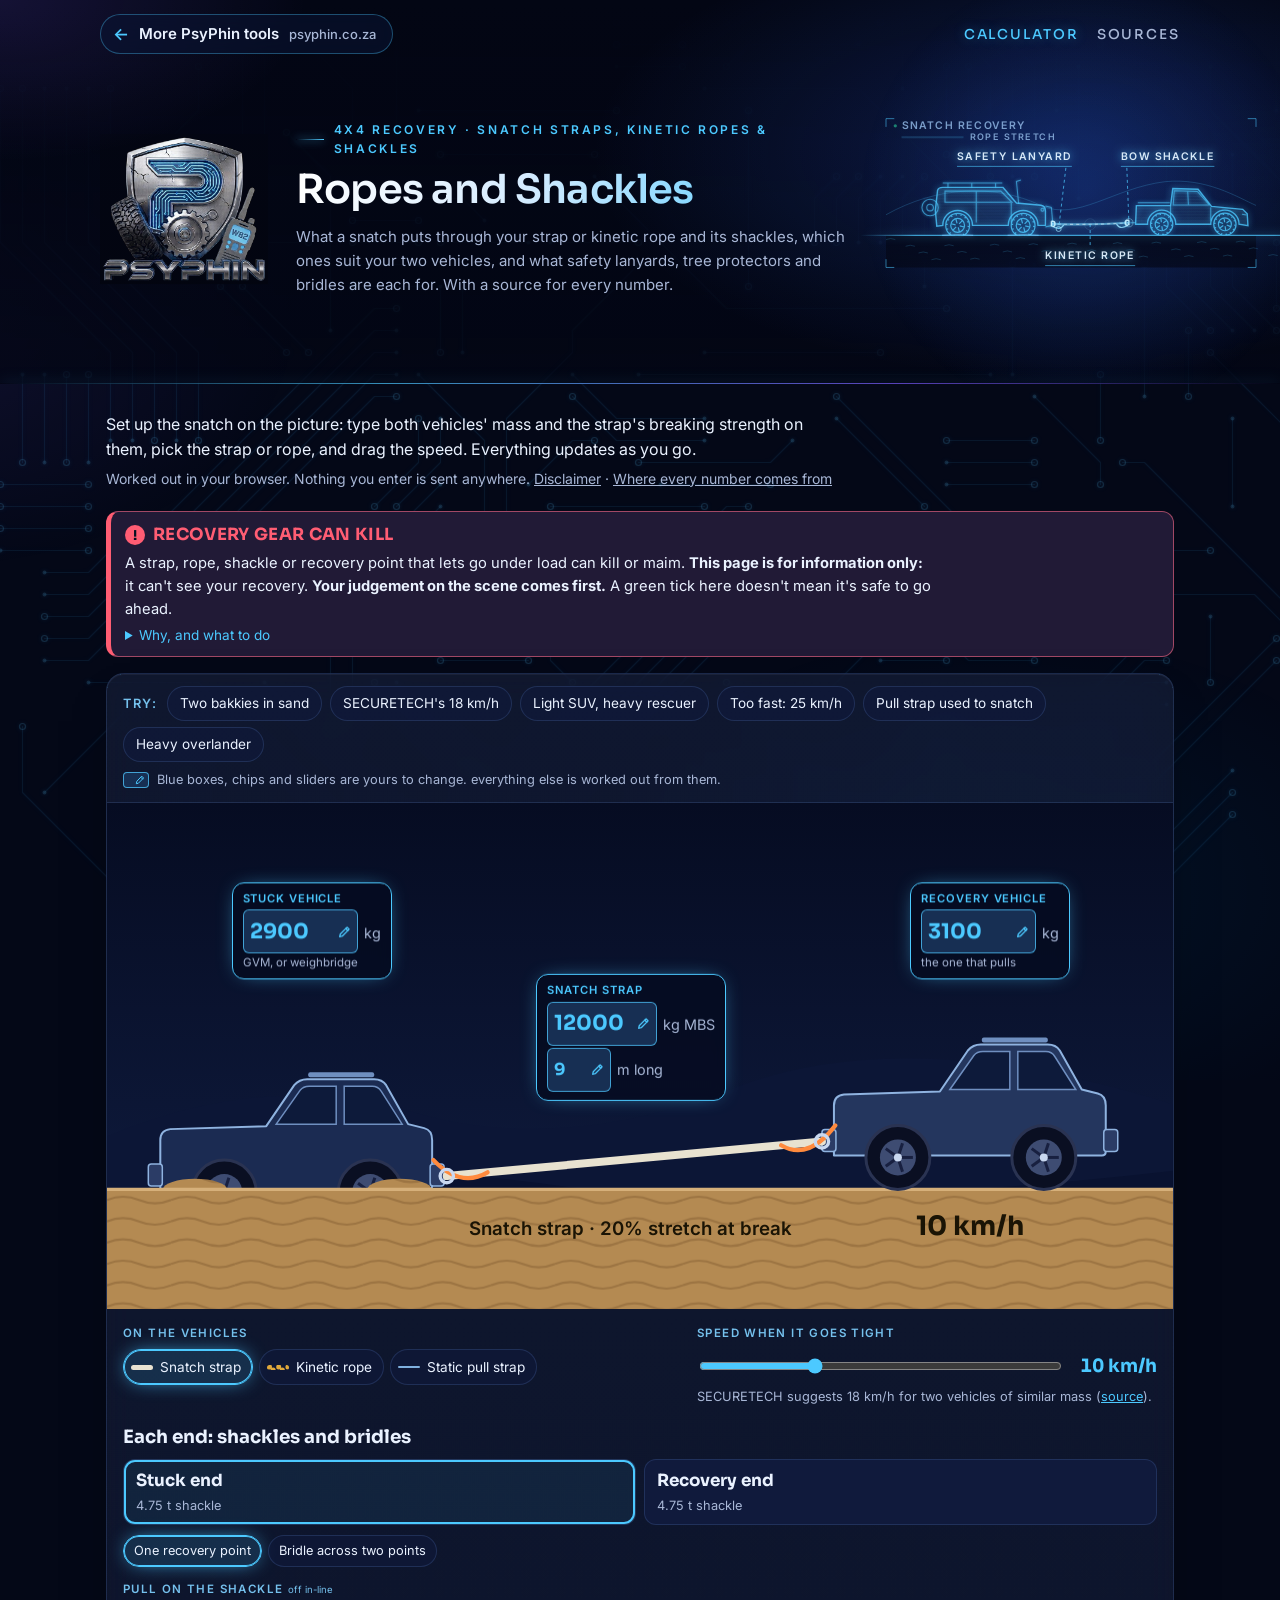
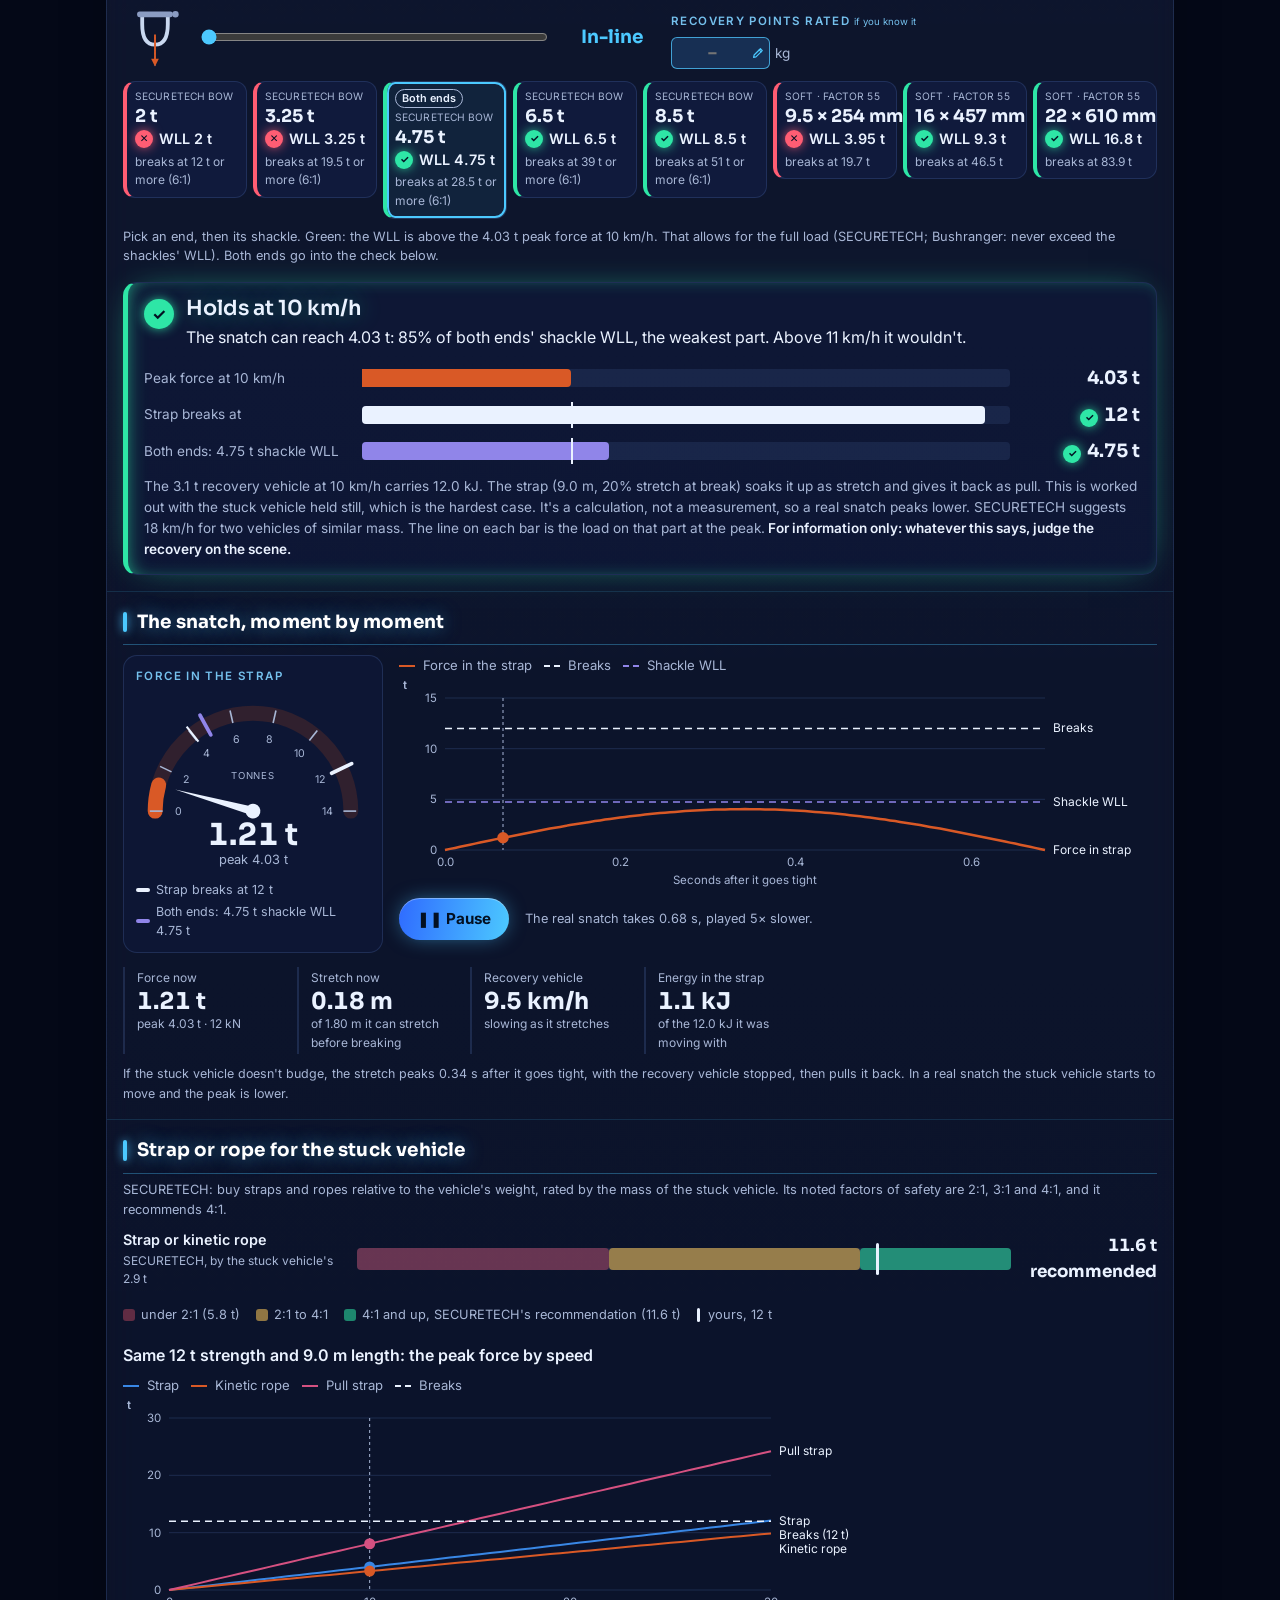
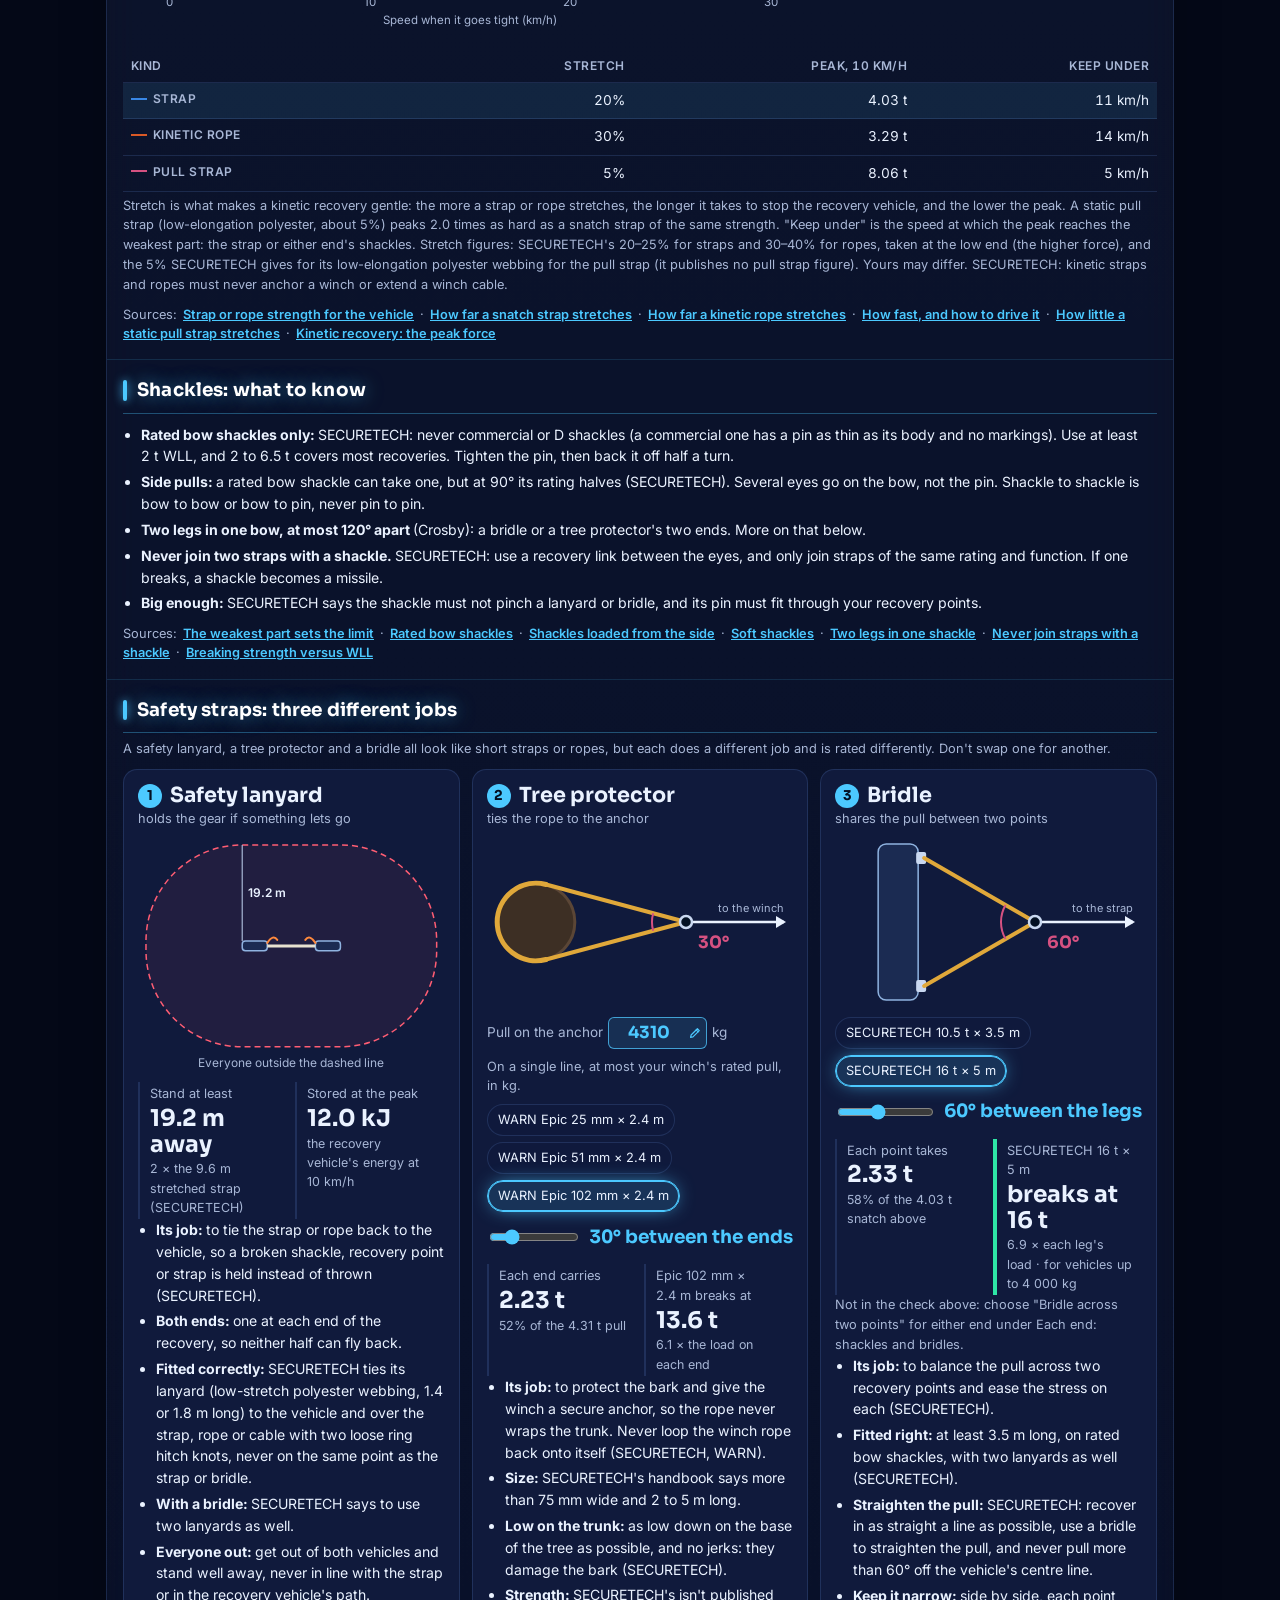
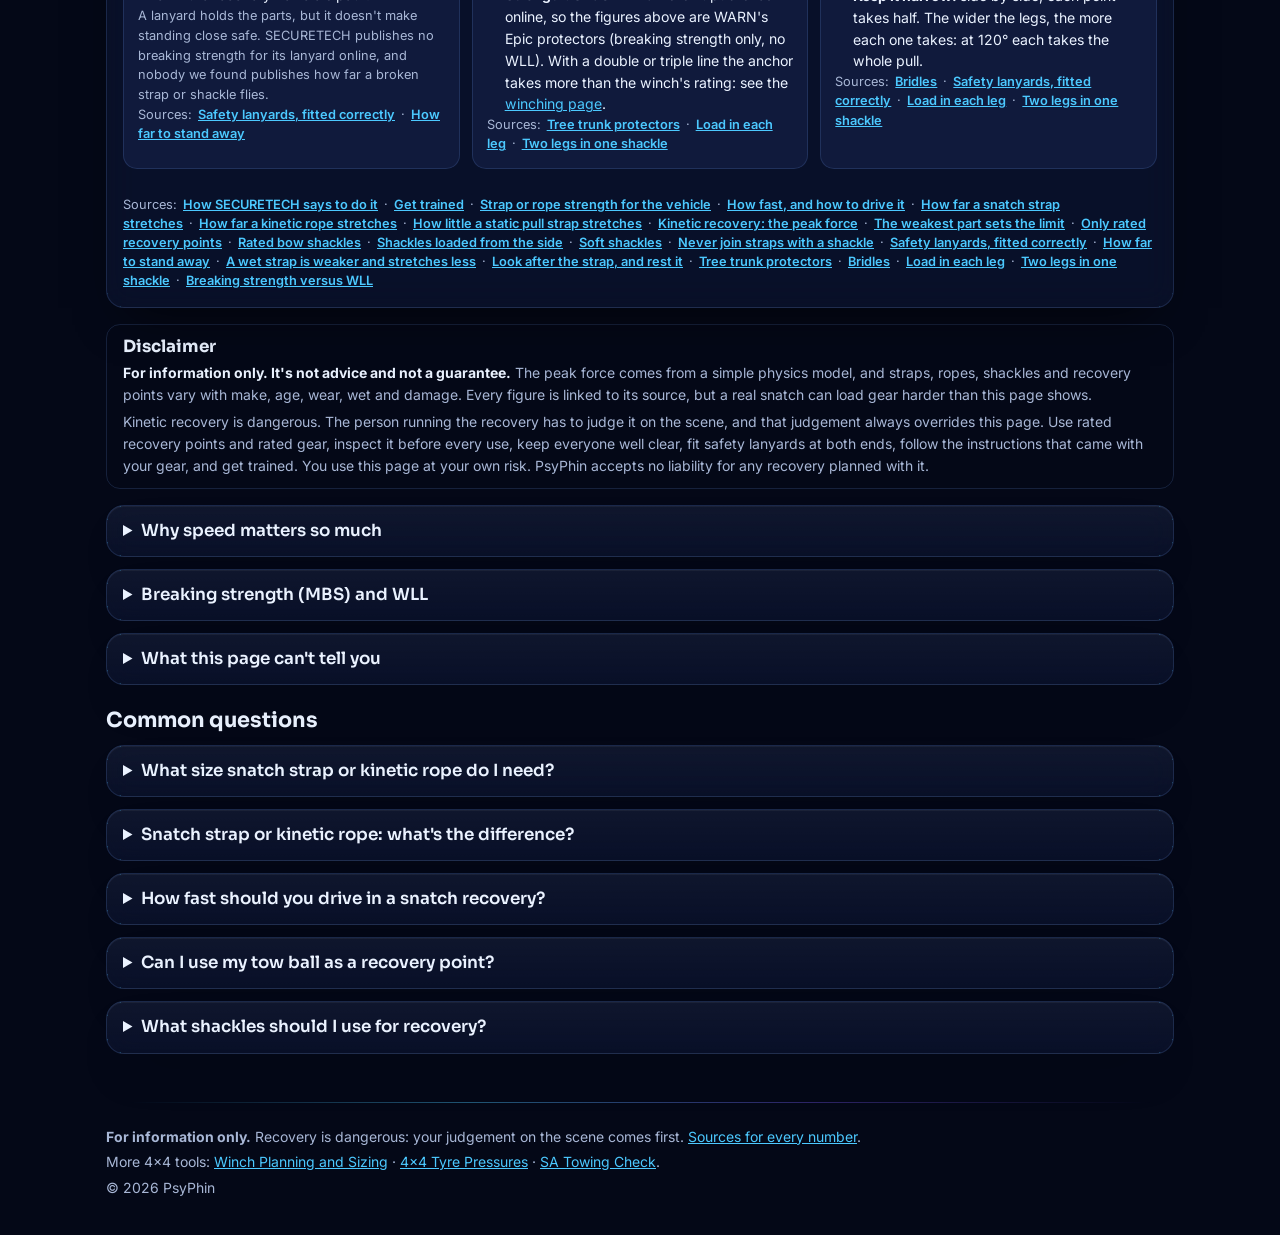
==== commit 5563bc30: "Plainer wording: no semicolons or dashes, less polished phrasing Co-Authored-By: Claude Opus 5.5 <no" ====
--- a/index.html
+++ b/index.html
@@ -70,21 +70,21 @@
   <main id="main" class="wrap">
     <section class="intro">
       <p class="lede">Set up the snatch on the picture: type both vehicles' mass and the strap's breaking strength on them, pick the strap or rope, and drag the speed. Everything updates as you go.</p>
-      <p class="privacy">Worked out in your browser; nothing you enter is sent anywhere. <a href="#disclaimer">Disclaimer</a> &middot; <a href="sources.html">Where every number comes from</a></p>
+      <p class="privacy">Worked out in your browser. Nothing you enter is sent anywhere. <a href="#disclaimer">Disclaimer</a> &middot; <a href="sources.html">Where every number comes from</a></p>
     </section>
 
     <aside class="danger" id="danger" role="note" aria-labelledby="danger-title">
       <p class="danger-title" id="danger-title"><span class="danger-icon" aria-hidden="true">!</span> Recovery gear can kill</p>
-      <p>A strap, rope, shackle or recovery point that lets go under load can kill or maim. <strong>This page is for information only:</strong> it can't see your recovery. <strong>Your judgement on the scene comes first;</strong> a green tick here is not a go-ahead.</p>
+      <p>A strap, rope, shackle or recovery point that lets go under load can kill or maim. <strong>This page is for information only:</strong> it can't see your recovery. <strong>Your judgement on the scene comes first.</strong> A green tick here doesn't mean it's safe to go ahead.</p>
       <details class="danger-more">
         <summary>Why, and what to do</summary>
-        <p>SECURETECH warns that a shackle which lets go becomes &ldquo;a potentially deadly missile&rdquo; (<a href="sources.html#no-shackle-join">source</a>). This page works from published figures and a simple physics model; it can't see the ground, the state of your gear, your recovery points, the anchor or who is standing where.</p>
+        <p>SECURETECH warns that a shackle which lets go becomes &ldquo;a potentially deadly missile&rdquo; (<a href="sources.html#no-shackle-join">source</a>). This page works from published figures and a simple physics model. It can't see the ground, the state of your gear, your recovery points, the anchor or who is standing where.</p>
         <p>If anything looks wrong, stop. Use rated gear on rated recovery points, fit safety lanyards at both ends, keep everyone well clear, and get proper training: SECURETECH recommends a professional 4x4 recovery course (<a href="sources.html#training">source</a>).</p>
       </details>
     </aside>
 
     <div class="stage" id="stage">
-      <div class="try" id="try"><span class="try-label">Try:</span><p class="try-hint"><span class="try-key" aria-hidden="true"></span>Blue boxes, chips and sliders are yours to change; everything else is worked out from them.</p></div>
+      <div class="try" id="try"><span class="try-label">Try:</span><p class="try-hint"><span class="try-key" aria-hidden="true"></span>Blue boxes, chips and sliders are yours to change. everything else is worked out from them.</p></div>
 
       <!-- 1. The snatch: side view, with the masses and the strap typed onto it -->
       <div class="scene" id="scene">
@@ -235,8 +235,8 @@
 
     <aside id="disclaimer" class="disclaimer" aria-labelledby="disclaimer-title">
       <h2 id="disclaimer-title">Disclaimer</h2>
-      <p><strong>For information only. Not advice, not a guarantee, not a go-ahead.</strong> The peak force comes from a simple physics model, and straps, ropes, shackles and recovery points vary with make, age, wear, wet and damage. Every figure is linked to its source, but a real snatch can load gear harder than this page shows.</p>
-      <p>Kinetic recovery is dangerous. The person running the recovery has to judge it on the scene, and that judgement always overrides this page. Use rated recovery points and rated gear, inspect it before every use, keep everyone well clear, fit safety lanyards at both ends, follow the instructions that came with your gear, and get trained. You use this page at your own risk; PsyPhin accepts no liability for any recovery planned with it.</p>
+      <p><strong>For information only. It's not advice and not a guarantee.</strong> The peak force comes from a simple physics model, and straps, ropes, shackles and recovery points vary with make, age, wear, wet and damage. Every figure is linked to its source, but a real snatch can load gear harder than this page shows.</p>
+      <p>Kinetic recovery is dangerous. The person running the recovery has to judge it on the scene, and that judgement always overrides this page. Use rated recovery points and rated gear, inspect it before every use, keep everyone well clear, fit safety lanyards at both ends, follow the instructions that came with your gear, and get trained. You use this page at your own risk. PsyPhin accepts no liability for any recovery planned with it.</p>
     </aside>
 
     <section class="explainers" aria-label="Explainers">
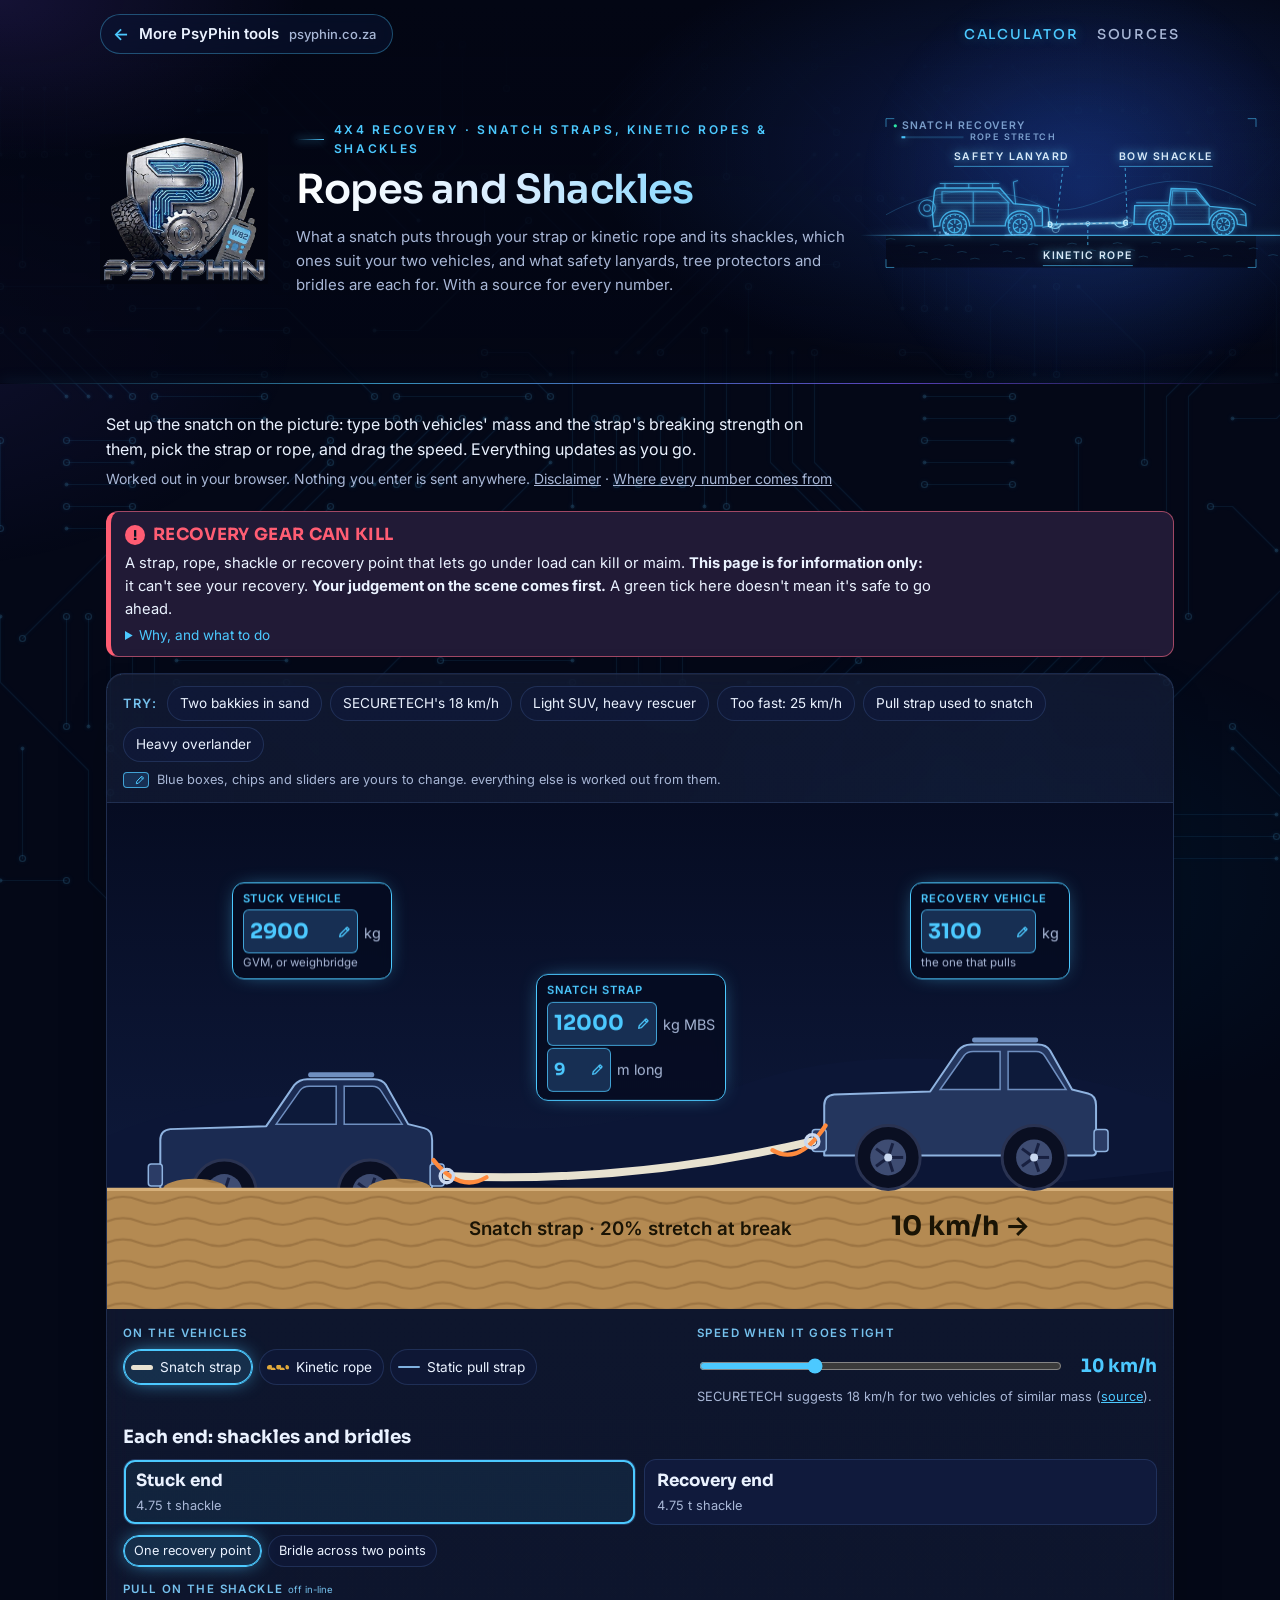
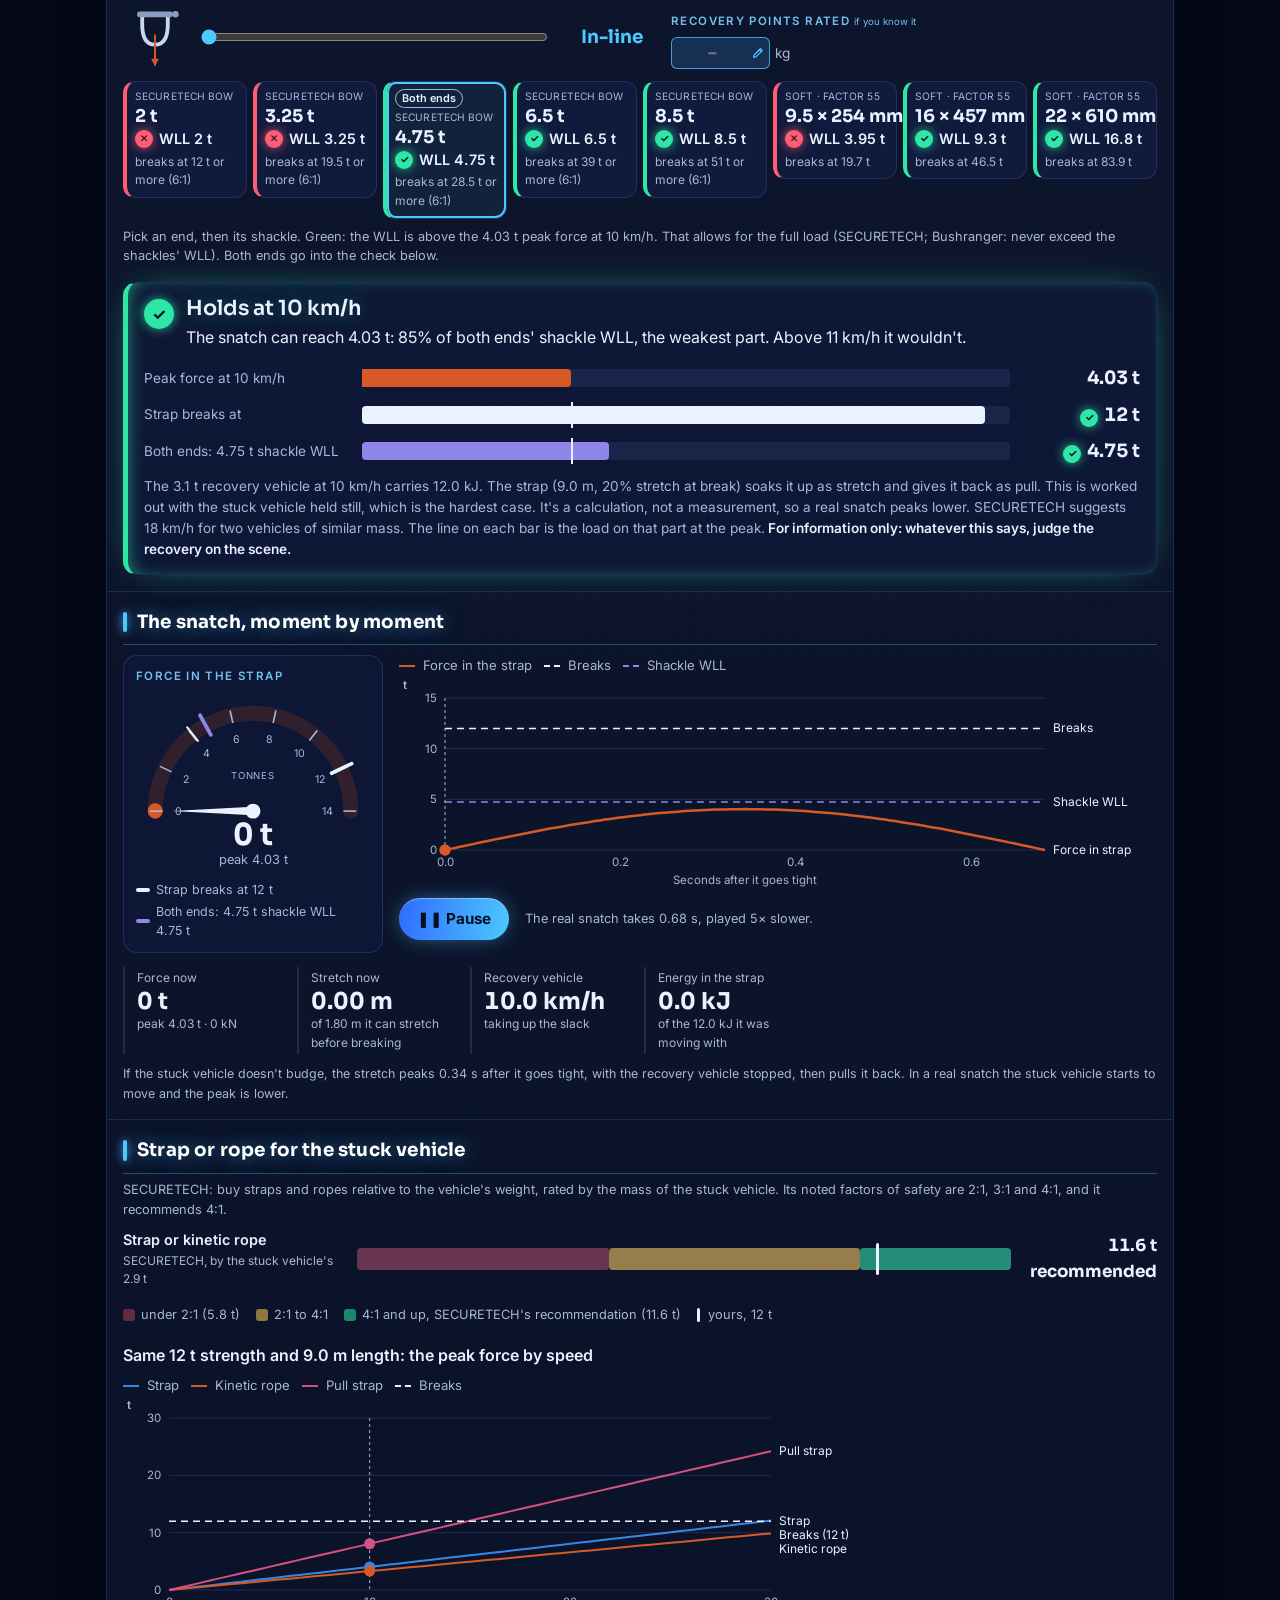
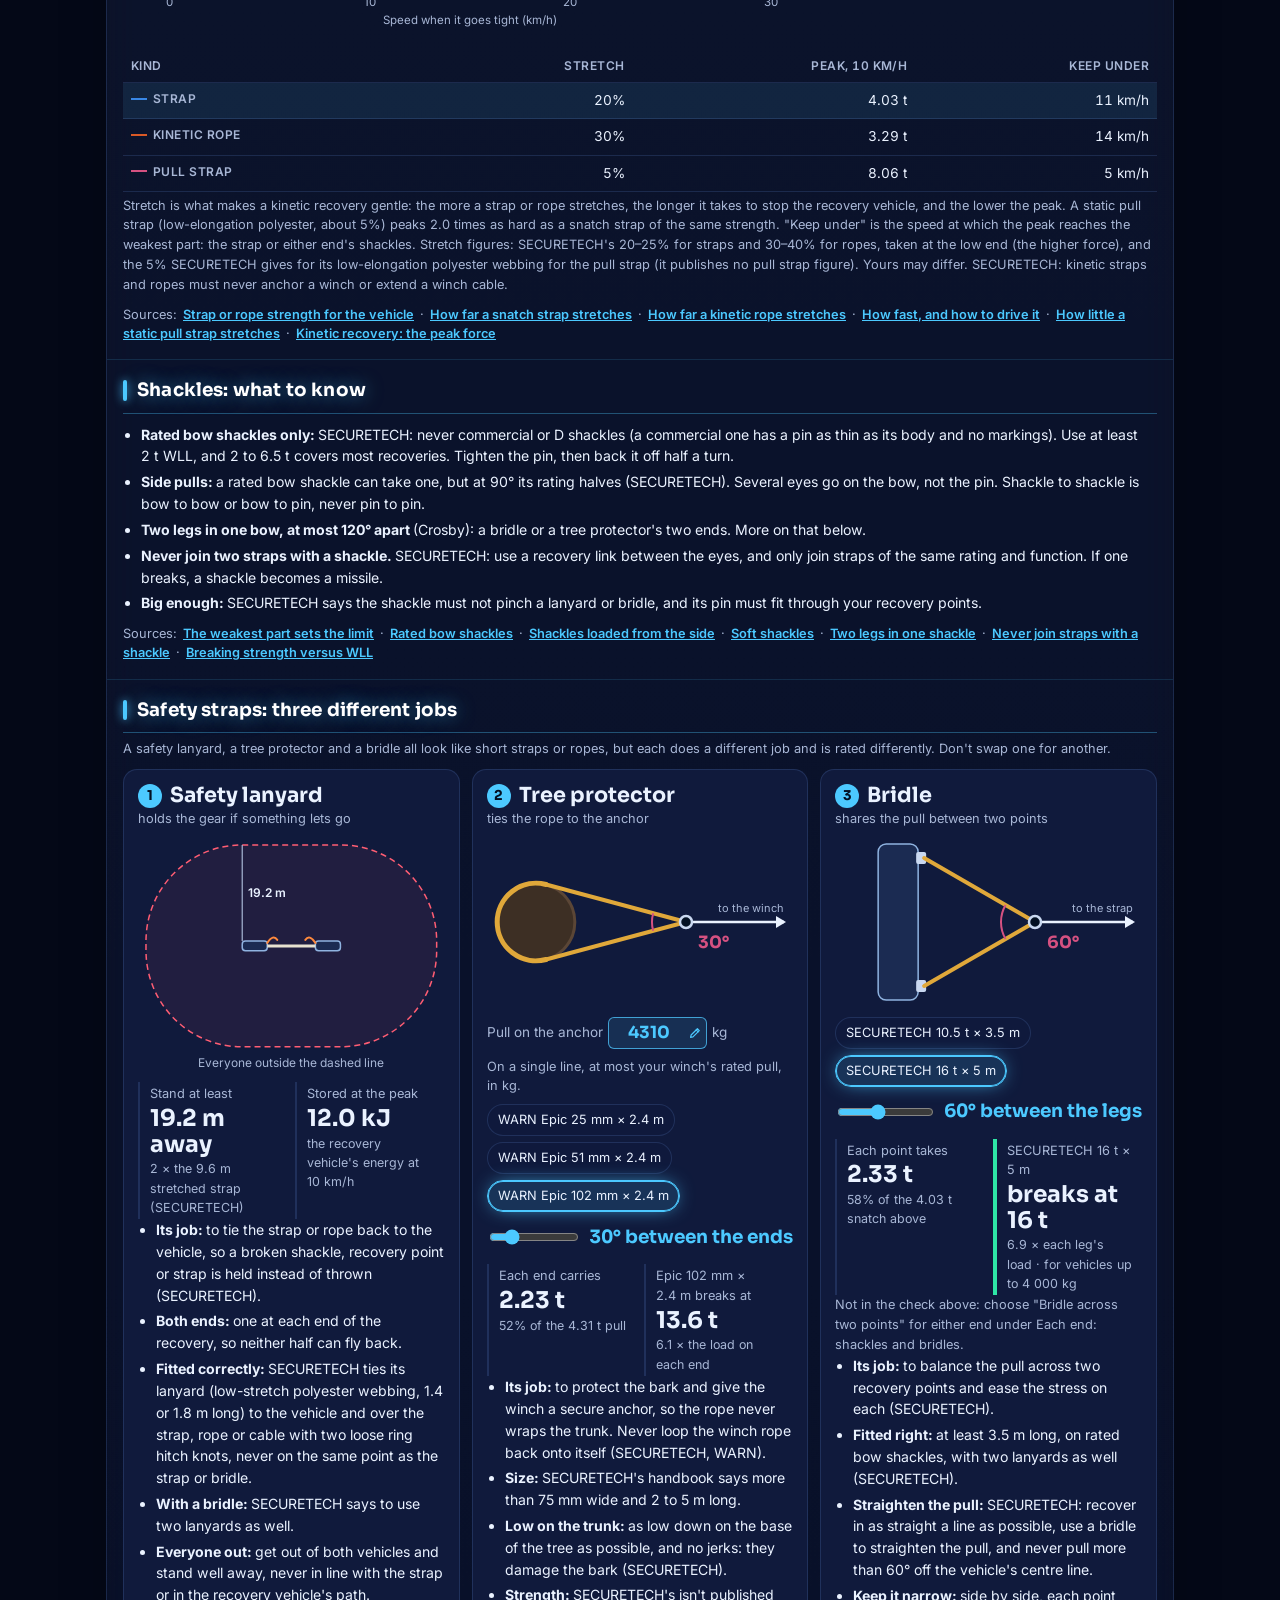
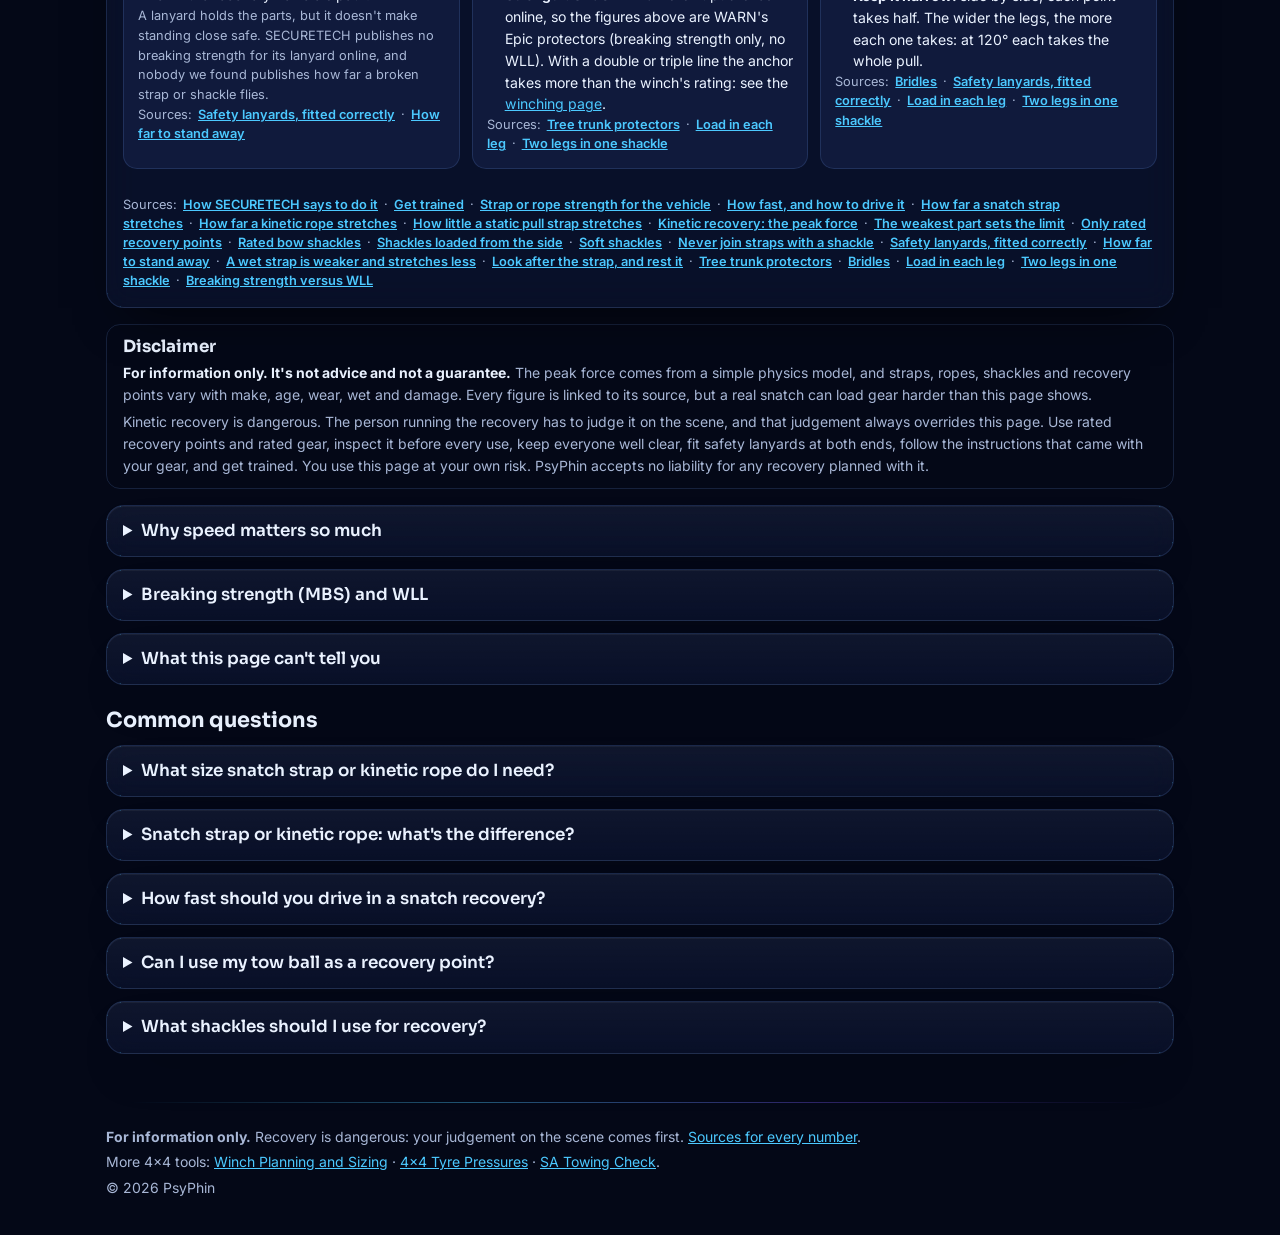
==== commit 6774abdb: "Number boxes read a decimal comma: "2,4" no longer becomes 24 on iPhone Safari's type="number" boxes" ====
--- a/index.html
+++ b/index.html
@@ -92,18 +92,18 @@
           <div class="scene-fields">
             <label class="scene-field" id="f-stuck">
               <span class="sf-label">Stuck vehicle</span>
-              <span class="sf-input"><input id="stuckKg" type="number" inputmode="numeric" min="0" step="50" autocomplete="off"><span>kg</span></span>
+              <span class="sf-input"><input id="stuckKg" type="text" inputmode="numeric" min="0" step="50" autocomplete="off"><span>kg</span></span>
               <span class="sf-hint">GVM, or weighbridge</span>
             </label>
             <label class="scene-field" id="f-rec">
               <span class="sf-label">Recovery vehicle</span>
-              <span class="sf-input"><input id="recKg" type="number" inputmode="numeric" min="0" step="50" autocomplete="off"><span>kg</span></span>
+              <span class="sf-input"><input id="recKg" type="text" inputmode="numeric" min="0" step="50" autocomplete="off"><span>kg</span></span>
               <span class="sf-hint">the one that pulls</span>
             </label>
             <div class="scene-field scene-field--strap" id="f-strap">
               <span class="sf-label" id="strap-label">Strap</span>
-              <label class="sf-input"><input id="mbsKg" type="number" inputmode="numeric" min="0" step="100" autocomplete="off" aria-labelledby="strap-label mbs-unit"><span id="mbs-unit">kg MBS</span></label>
-              <label class="sf-input sf-input--small"><input id="lengthM" type="number" inputmode="decimal" min="1" step="0.5" autocomplete="off" aria-labelledby="strap-label len-unit"><span id="len-unit">m long</span></label>
+              <label class="sf-input"><input id="mbsKg" type="text" inputmode="numeric" min="0" step="100" autocomplete="off" aria-labelledby="strap-label mbs-unit"><span id="mbs-unit">kg MBS</span></label>
+              <label class="sf-input sf-input--small"><input id="lengthM" type="text" inputmode="decimal" min="1" step="0.5" autocomplete="off" aria-labelledby="strap-label len-unit"><span id="len-unit">m long</span></label>
             </div>
           </div>
         </div>
@@ -149,7 +149,7 @@
           </div>
           <div class="ctl ctl--point">
             <label class="ctl-label" for="pointKg">Recovery points rated <small>if you know it</small></label>
-            <span class="mini-field"><input id="pointKg" type="number" inputmode="numeric" min="0" step="100" placeholder="–"><span>kg</span></span>
+            <span class="mini-field"><input id="pointKg" type="text" inputmode="numeric" min="0" step="100" placeholder="–"><span>kg</span></span>
           </div>
         </div>
         <ul class="shackles" id="shackles" role="radiogroup" aria-label="Shackle at this end"></ul>
@@ -205,7 +205,7 @@
             <h3 class="job-title" id="job-tree-title"><span class="job-num">2</span> Tree protector <small>ties the rope to the anchor</small></h3>
             <div class="job-pic" id="tree-pic"></div>
             <div class="job-controls">
-              <label class="mini-field">Pull on the anchor <input id="treePullKg" type="number" inputmode="numeric" min="0" step="50"><span>kg</span></label>
+              <label class="mini-field">Pull on the anchor <input id="treePullKg" type="text" inputmode="numeric" min="0" step="50"><span>kg</span></label>
               <p class="hint">On a single line, at most your winch's rated pull, in kg.</p>
               <div class="chips chips--small" id="protector-chips" role="radiogroup" aria-label="Tree protector"></div>
               <div class="slider">
--- a/css/style.css
+++ b/css/style.css
@@ -507,7 +507,7 @@
   color: var(--text-muted);
 }
 
-input[type="number"],
+input[inputmode],
 select {
   width: 100%;
   font: inherit;
@@ -520,7 +520,7 @@
   min-height: 44px;
 }
 
-input[type="number"]:focus,
+input[inputmode]:focus,
 select:focus {
   outline: 2px solid var(--accent);
   outline-offset: 1px;
@@ -2279,8 +2279,8 @@
 }
 
 /* typed figures: no spinner arrows over the pencil (arrow keys still step them) */
-.sf-input input[type="number"],
-.mini-field input[type="number"] { -moz-appearance: textfield; appearance: textfield; }
+.sf-input input[inputmode],
+.mini-field input[inputmode] { -moz-appearance: textfield; appearance: textfield; }
 .sf-input input::-webkit-inner-spin-button,
 .sf-input input::-webkit-outer-spin-button,
 .mini-field input::-webkit-inner-spin-button,
@@ -3163,13 +3163,13 @@
   }
 
   /* -------- entries glow when they have focus */
-  input[type="number"],
+  input[inputmode],
   input[type="text"],
   select {
     transition: border-color 0.2s, box-shadow 0.25s;
   }
 
-  input[type="number"]:focus,
+  input[inputmode]:focus,
   input[type="text"]:focus,
   select:focus {
     box-shadow: 0 0 0 3px rgba(76, 201, 255, 0.18), 0 0 22px -4px var(--accent);
